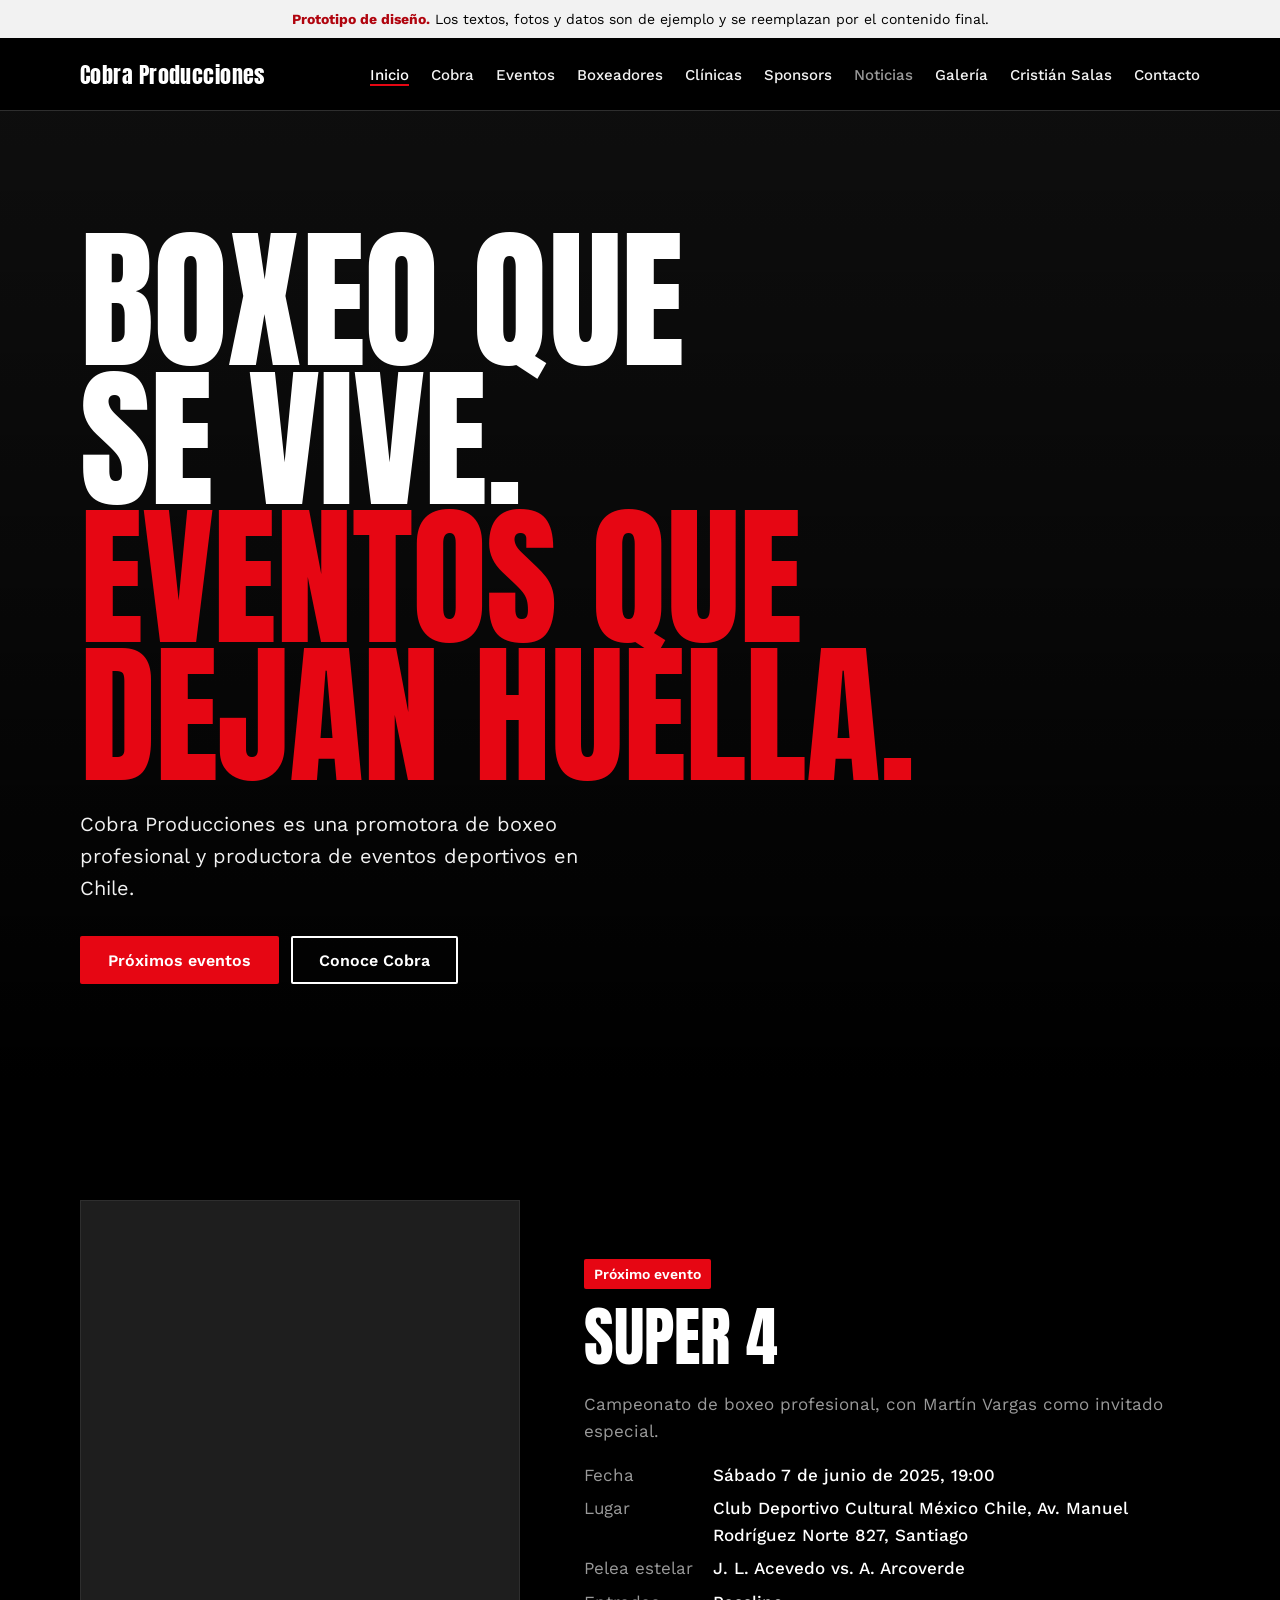
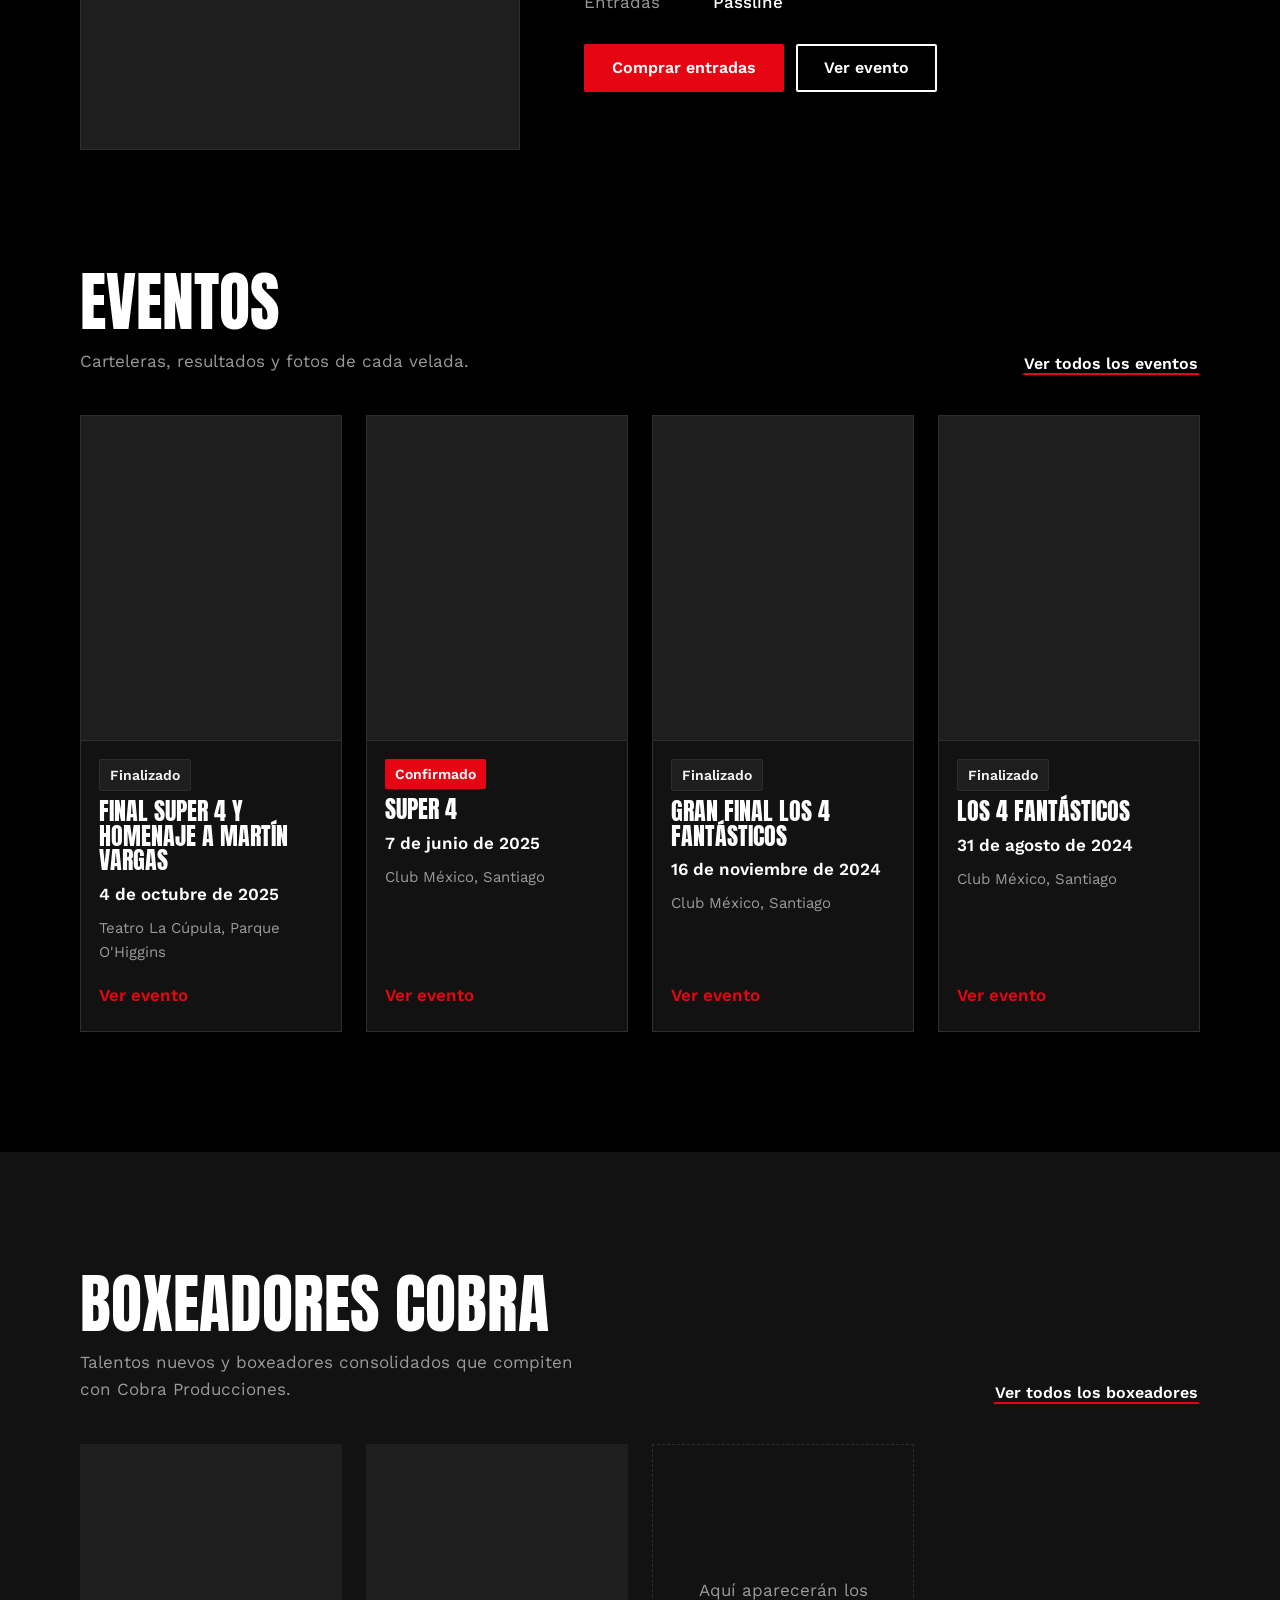
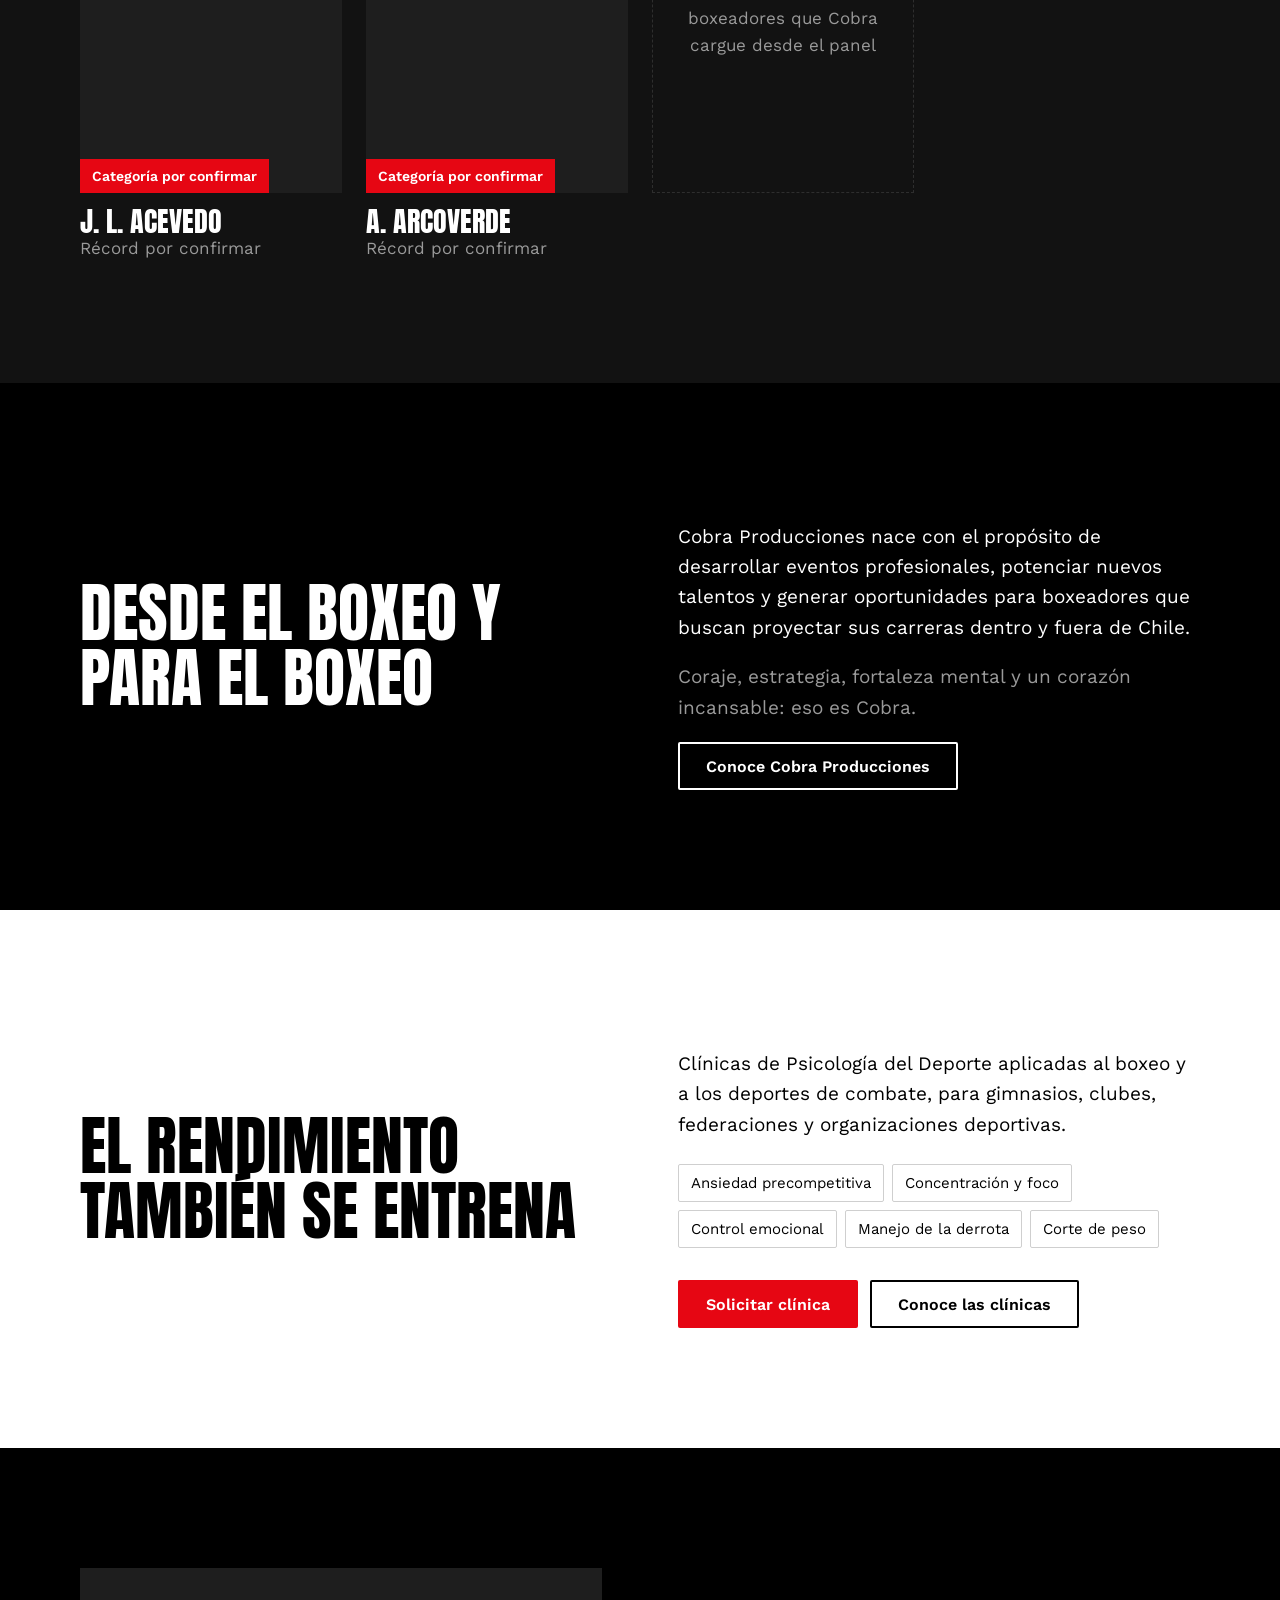
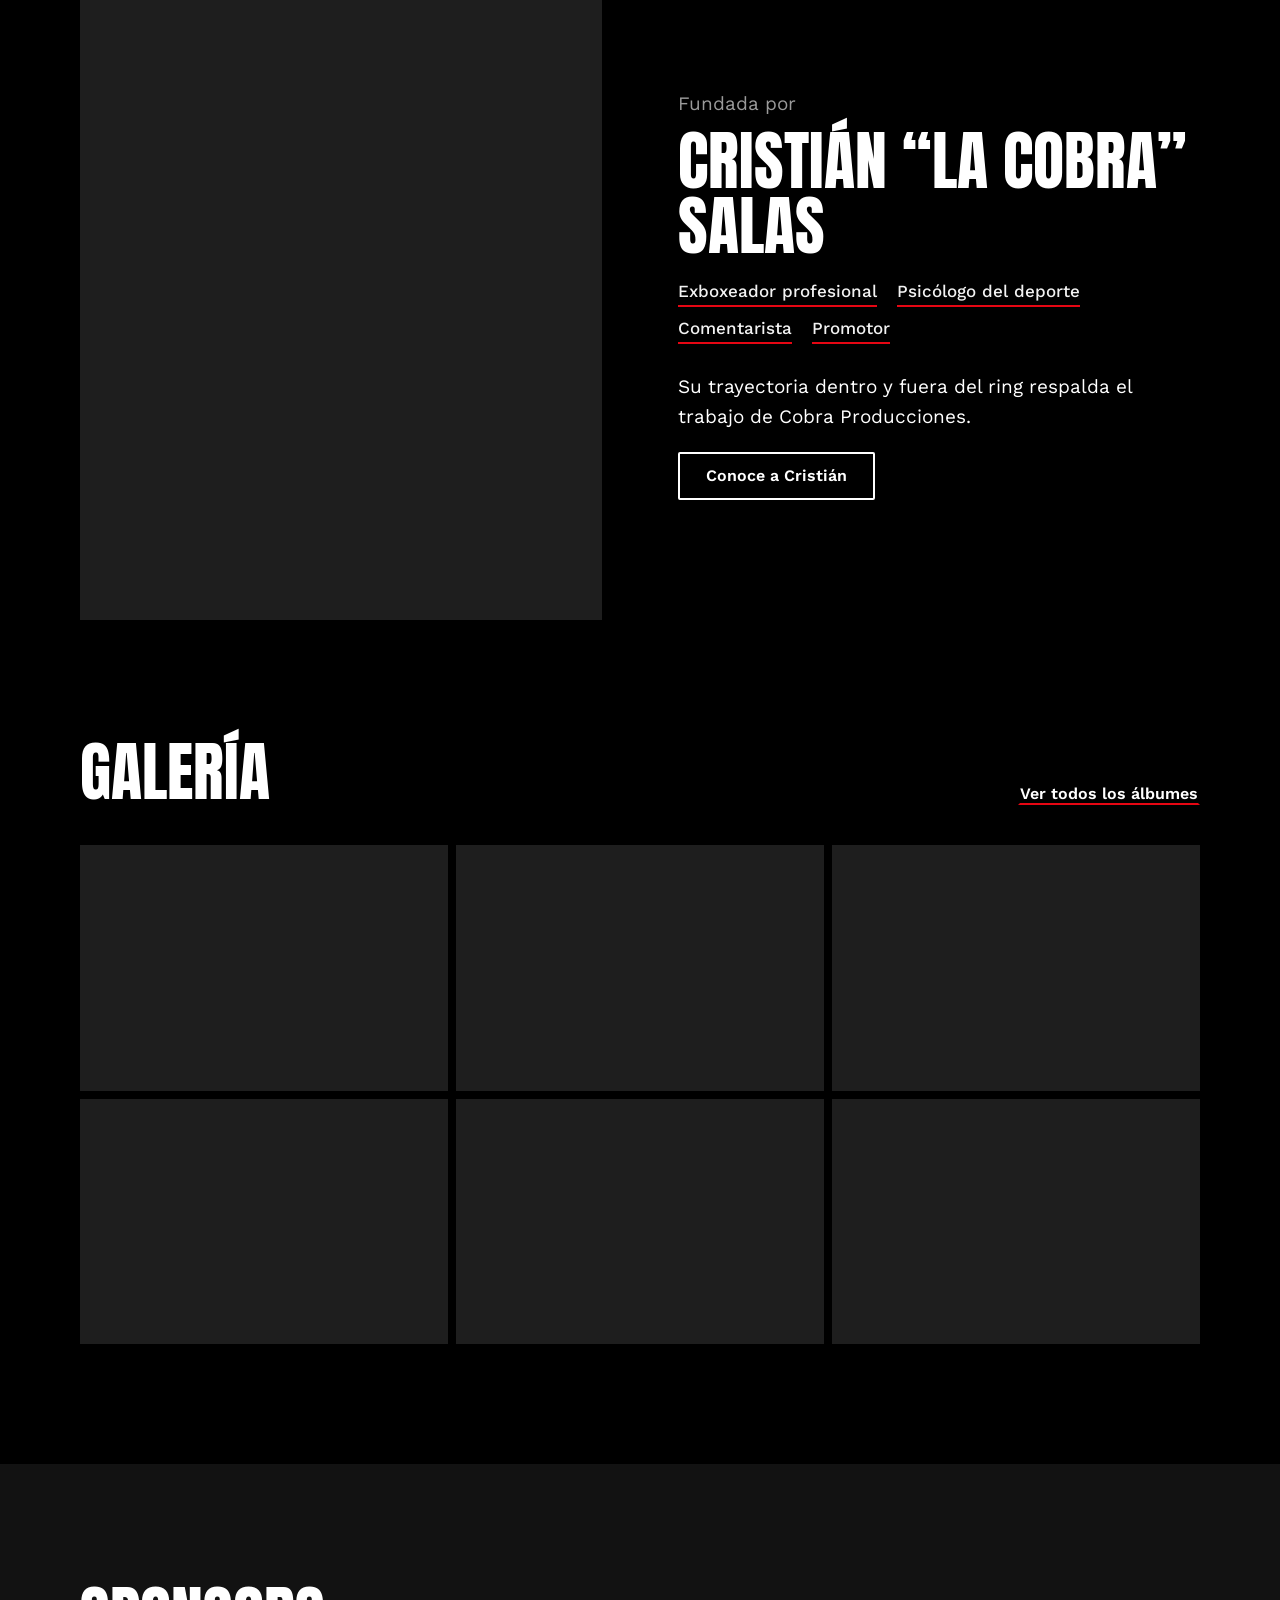
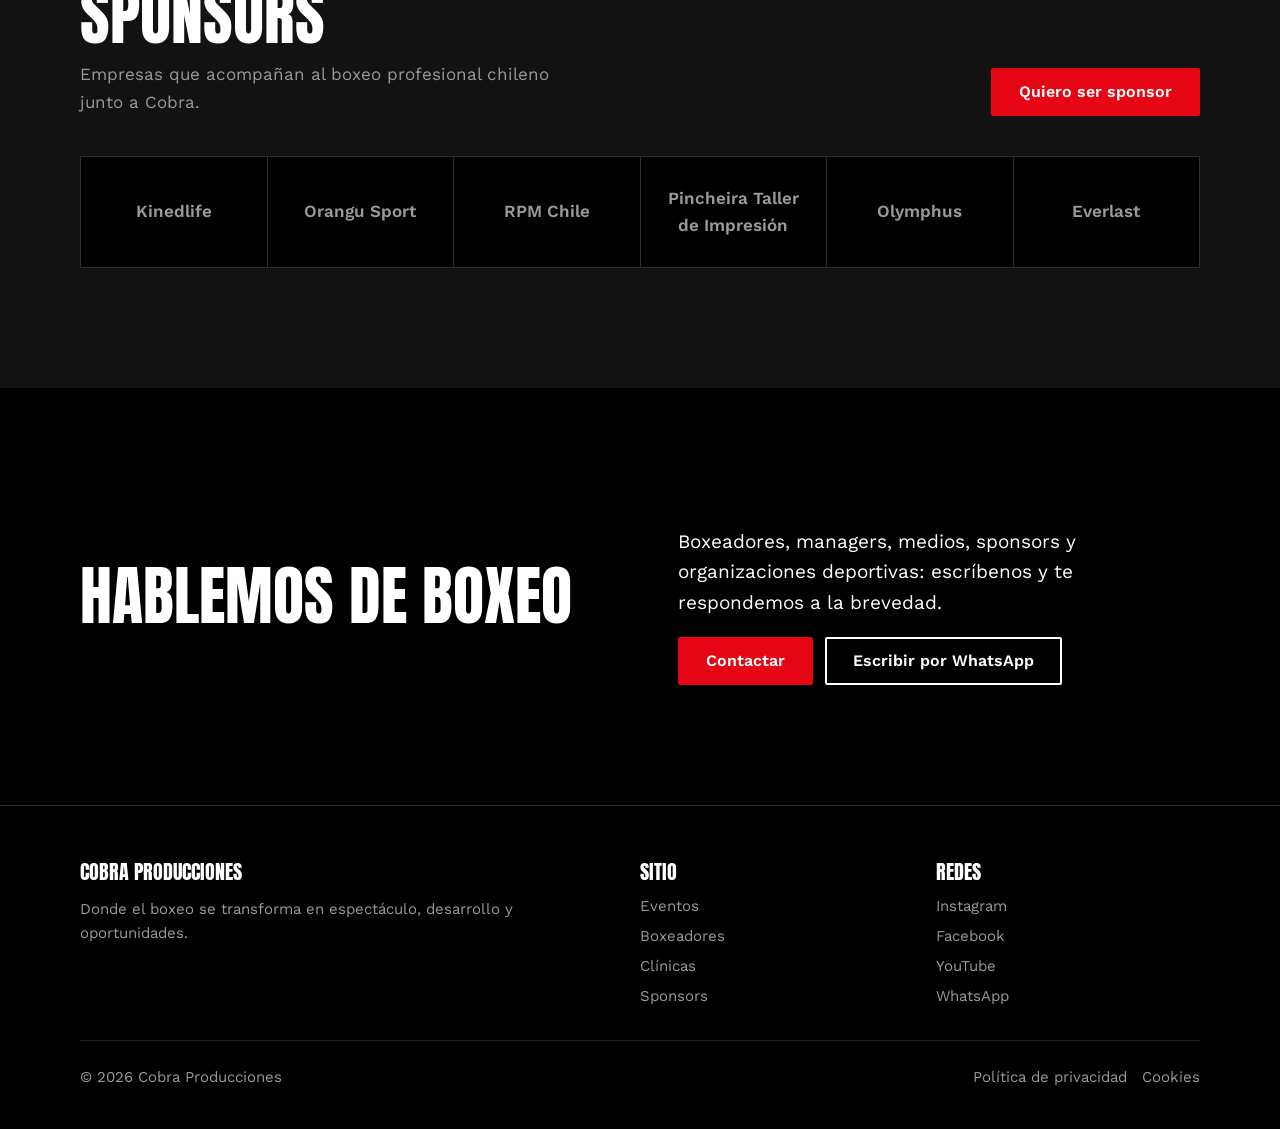
==== prototipo/index.html @ 5c91b951 "Estructura inicial: prototipo y configuración de deploy" ====
<!doctype html>
<html lang="es-CL">
<head>
<meta charset="utf-8">
<meta name="viewport" content="width=device-width, initial-scale=1">
<meta name="robots" content="noindex, nofollow">
<title>Cobra Producciones · Boxeo profesional y eventos deportivos</title>
<meta name="description" content="Cobra Producciones: promotora de boxeo profesional y productora de eventos deportivos en Chile.">
<link rel="icon" href="img/simbolo-rojo.png">
<link rel="preconnect" href="https://fonts.googleapis.com">
<link rel="preconnect" href="https://fonts.gstatic.com" crossorigin>
<link href="https://fonts.googleapis.com/css2?family=Anton&family=Work+Sans:wght@400;500;600;700&display=swap" rel="stylesheet">
<link rel="stylesheet" href="css/estilos.css">
</head>
<body>

<div class="aviso-prototipo"><strong>Prototipo de diseño.</strong> Los textos, fotos y datos son de ejemplo y se reemplazan por el contenido final.</div>

<header class="cabecera">
  <div class="contenedor">
    <a class="logo" href="index.html" aria-label="Cobra Producciones, inicio">
      <img src="img/logo-negativo.png" alt="Cobra Producciones" data-alternativo="Cobra Producciones">
    </a>
    <button class="nav-toggle" aria-expanded="false" aria-controls="nav-principal">Menú</button>
    <nav class="nav" id="nav-principal" aria-label="Principal">
      <ul>
        <li><a href="index.html" aria-current="page">Inicio</a></li>
        <li><a href="#cobra">Cobra</a></li>
        <li><a href="#eventos">Eventos</a></li>
        <li><a href="#boxeadores">Boxeadores</a></li>
        <li><a href="#clinicas">Clínicas</a></li>
        <li><a href="#sponsors">Sponsors</a></li>
        <li><a href="#" class="nav-mas">Noticias</a></li>
        <li><a href="#galeria">Galería</a></li>
        <li><a href="#cristian">Cristián Salas</a></li>
        <li><a href="#contacto">Contacto</a></li>
      </ul>
    </nav>
  </div>
</header>

<main>

  <!-- HERO -->
  <section class="hero" aria-labelledby="hero-titulo">
    <img class="hero-foto" src="img/hero.jpg" alt="">
    <div class="contenedor">
      <h1 id="hero-titulo">
        <span>Boxeo que</span>
        <span>se vive.</span>
        <span class="linea-roja">Eventos que</span>
        <span class="linea-roja">dejan huella.</span>
      </h1>
      <p class="hero-bajada">Cobra Producciones es una promotora de boxeo profesional y productora de eventos deportivos en Chile.</p>
      <div class="botones">
        <a class="btn btn-rojo" href="#proximo">Próximos eventos</a>
        <a class="btn btn-borde" href="#cobra">Conoce Cobra</a>
      </div>
    </div>
  </section>

  <!-- A. PRÓXIMO EVENTO -->
  <section class="seccion" id="proximo" aria-labelledby="proximo-titulo">
    <div class="contenedor destacado">
      <a class="afiche" href="evento.html">
        <img src="img/afiche-super4.png" alt="Afiche de Super 4, 7 de junio de 2025">
      </a>
      <div>
        <span class="estado estado-confirmado">Próximo evento</span>
        <h2 id="proximo-titulo">Super 4</h2>
        <p class="texto-secundario">Campeonato de boxeo profesional, con Martín Vargas como invitado especial.</p>
        <dl class="datos">
          <dt>Fecha</dt><dd>Sábado 7 de junio de 2025, 19:00</dd>
          <dt>Lugar</dt><dd>Club Deportivo Cultural México Chile, Av. Manuel Rodríguez Norte 827, Santiago</dd>
          <dt>Pelea estelar</dt><dd>J. L. Acevedo vs. A. Arcoverde</dd>
          <dt>Entradas</dt><dd>Passline</dd>
        </dl>
        <div class="botones">
          <a class="btn btn-rojo" href="#">Comprar entradas</a>
          <a class="btn btn-borde" href="evento.html">Ver evento</a>
        </div>
      </div>
    </div>
  </section>

  <!-- B. EVENTOS -->
  <section class="seccion" id="eventos" aria-labelledby="eventos-titulo" style="padding-top:0">
    <div class="contenedor">
      <div class="seccion-cabeza">
        <div>
          <h2 id="eventos-titulo">Eventos</h2>
          <p>Carteleras, resultados y fotos de cada velada.</p>
        </div>
        <a class="btn btn-texto" href="#">Ver todos los eventos</a>
      </div>
      <div class="grilla-eventos">
        <a class="tarjeta-evento" href="#">
          <div class="afiche"><img src="img/afiche-final-super4.png" alt="Afiche de la Final Super 4"></div>
          <div class="cuerpo">
            <span class="estado estado-finalizado">Finalizado</span>
            <h3>Final Super 4 y homenaje a Martín Vargas</h3>
            <span class="fecha">4 de octubre de 2025</span>
            <span class="lugar">Teatro La Cúpula, Parque O'Higgins</span>
            <span class="ver">Ver evento</span>
          </div>
        </a>
        <a class="tarjeta-evento" href="evento.html">
          <div class="afiche"><img src="img/afiche-super4.png" alt="Afiche de Super 4"></div>
          <div class="cuerpo">
            <span class="estado estado-confirmado">Confirmado</span>
            <h3>Super 4</h3>
            <span class="fecha">7 de junio de 2025</span>
            <span class="lugar">Club México, Santiago</span>
            <span class="ver">Ver evento</span>
          </div>
        </a>
        <a class="tarjeta-evento" href="#">
          <div class="afiche"><img src="img/afiche-4f-final.png" alt="Afiche de la Gran Final Los 4 Fantásticos"></div>
          <div class="cuerpo">
            <span class="estado estado-finalizado">Finalizado</span>
            <h3>Gran final Los 4 Fantásticos</h3>
            <span class="fecha">16 de noviembre de 2024</span>
            <span class="lugar">Club México, Santiago</span>
            <span class="ver">Ver evento</span>
          </div>
        </a>
        <a class="tarjeta-evento" href="#">
          <div class="afiche"><img src="img/afiche-4f.png" alt="Afiche de Los 4 Fantásticos"></div>
          <div class="cuerpo">
            <span class="estado estado-finalizado">Finalizado</span>
            <h3>Los 4 Fantásticos</h3>
            <span class="fecha">31 de agosto de 2024</span>
            <span class="lugar">Club México, Santiago</span>
            <span class="ver">Ver evento</span>
          </div>
        </a>
      </div>
    </div>
  </section>

  <!-- C. BOXEADORES -->
  <section class="seccion" id="boxeadores" aria-labelledby="boxeadores-titulo" style="background:var(--carbon)">
    <div class="contenedor">
      <div class="seccion-cabeza">
        <div>
          <h2 id="boxeadores-titulo">Boxeadores Cobra</h2>
          <p>Talentos nuevos y boxeadores consolidados que compiten con Cobra Producciones.</p>
        </div>
        <a class="btn btn-texto" href="#">Ver todos los boxeadores</a>
      </div>
      <div class="grilla-boxeadores">
        <a class="tarjeta-boxeador" href="boxeador.html">
          <div class="foto"><img src="img/boxeador-1.jpg" alt="J. L. Acevedo"><span class="categoria">Categoría por confirmar</span></div>
          <h3>J. L. Acevedo</h3>
          <span class="apodo">Récord por confirmar</span>
        </a>
        <a class="tarjeta-boxeador" href="#">
          <div class="foto"><img src="img/boxeador-2.jpg" alt="A. Arcoverde"><span class="categoria">Categoría por confirmar</span></div>
          <h3>A. Arcoverde</h3>
          <span class="apodo">Récord por confirmar</span>
        </a>
        <div class="tarjeta-boxeador tarjeta-vacia">
          <div class="foto">Aquí aparecerán los boxeadores que Cobra cargue desde el panel</div>
        </div>
      </div>
    </div>
  </section>

  <!-- D. COBRA PRODUCCIONES -->
  <section class="seccion" id="cobra" aria-labelledby="cobra-titulo">
    <div class="contenedor bloque-dividido">
      <div>
        <h2 id="cobra-titulo">Desde el boxeo y para el boxeo</h2>
      </div>
      <div>
        <p>Cobra Producciones nace con el propósito de desarrollar eventos profesionales, potenciar nuevos talentos y generar oportunidades para boxeadores que buscan proyectar sus carreras dentro y fuera de Chile.</p>
        <p class="texto-secundario">Coraje, estrategia, fortaleza mental y un corazón incansable: eso es Cobra.</p>
        <a class="btn btn-borde" href="#">Conoce Cobra Producciones</a>
      </div>
    </div>
  </section>

  <!-- E. CLÍNICAS -->
  <section class="seccion seccion-blanca" id="clinicas" aria-labelledby="clinicas-titulo">
    <div class="contenedor bloque-dividido">
      <div>
        <h2 id="clinicas-titulo">El rendimiento también se entrena</h2>
      </div>
      <div>
        <p>Clínicas de Psicología del Deporte aplicadas al boxeo y a los deportes de combate, para gimnasios, clubes, federaciones y organizaciones deportivas.</p>
        <ul class="temas" aria-label="Algunas temáticas">
          <li>Ansiedad precompetitiva</li>
          <li>Concentración y foco</li>
          <li>Control emocional</li>
          <li>Manejo de la derrota</li>
          <li>Corte de peso</li>
        </ul>
        <div class="botones">
          <a class="btn btn-rojo" href="#">Solicitar clínica</a>
          <a class="btn btn-borde" href="#">Conoce las clínicas</a>
        </div>
      </div>
    </div>
  </section>

  <!-- F. CRISTIÁN -->
  <section class="seccion" id="cristian" aria-labelledby="cristian-titulo">
    <div class="contenedor bloque-dividido">
      <div class="retrato"><img src="img/cristian.jpg" alt="Cristián “La Cobra” Salas"></div>
      <div>
        <p class="texto-secundario" style="margin:0 0 10px">Fundada por</p>
        <h2 id="cristian-titulo">Cristián “La Cobra” Salas</h2>
        <div class="roles"><span>Exboxeador profesional</span><span>Psicólogo del deporte</span><span>Comentarista</span><span>Promotor</span></div>
        <p>Su trayectoria dentro y fuera del ring respalda el trabajo de Cobra Producciones.</p>
        <a class="btn btn-borde" href="#">Conoce a Cristián</a>
      </div>
    </div>
  </section>

  <!-- GALERÍA -->
  <section class="seccion" id="galeria" aria-labelledby="galeria-titulo" style="padding-top:0">
    <div class="contenedor">
      <div class="seccion-cabeza">
        <h2 id="galeria-titulo">Galería</h2>
        <a class="btn btn-texto" href="#">Ver todos los álbumes</a>
      </div>
      <div class="galeria">
        <figure><img src="img/galeria-1.jpg" alt="Foto de velada"></figure>
        <figure><img src="img/galeria-2.jpg" alt="Foto de velada"></figure>
        <figure><img src="img/galeria-3.jpg" alt="Foto de velada"></figure>
        <figure><img src="img/galeria-4.jpg" alt="Foto de velada"></figure>
        <figure><img src="img/galeria-5.jpg" alt="Foto de velada"></figure>
        <figure><img src="img/galeria-6.jpg" alt="Foto de velada"></figure>
      </div>
    </div>
  </section>

  <!-- G. SPONSORS -->
  <section class="seccion" id="sponsors" aria-labelledby="sponsors-titulo" style="background:var(--carbon)">
    <div class="contenedor">
      <div class="seccion-cabeza">
        <div>
          <h2 id="sponsors-titulo">Sponsors</h2>
          <p>Empresas que acompañan al boxeo profesional chileno junto a Cobra.</p>
        </div>
        <a class="btn btn-rojo" href="#">Quiero ser sponsor</a>
      </div>
      <div class="sponsors">
        <div class="sponsor">Kinedlife</div>
        <div class="sponsor">Orangu Sport</div>
        <div class="sponsor">RPM Chile</div>
        <div class="sponsor">Pincheira Taller de Impresión</div>
        <div class="sponsor">Olymphus</div>
        <div class="sponsor">Everlast</div>
      </div>
    </div>
  </section>

  <!-- CONTACTO -->
  <section class="seccion" id="contacto" aria-labelledby="contacto-titulo">
    <div class="contenedor bloque-dividido">
      <h2 id="contacto-titulo">Hablemos de boxeo</h2>
      <div>
        <p>Boxeadores, managers, medios, sponsors y organizaciones deportivas: escríbenos y te respondemos a la brevedad.</p>
        <div class="botones">
          <a class="btn btn-rojo" href="#">Contactar</a>
          <a class="btn btn-borde" href="#">Escribir por WhatsApp</a>
        </div>
      </div>
    </div>
  </section>

</main>

<footer class="pie">
  <div class="contenedor">
    <div>
      <h3>Cobra Producciones</h3>
      <p>Donde el boxeo se transforma en espectáculo, desarrollo y oportunidades.</p>
    </div>
    <div>
      <h3>Sitio</h3>
      <ul>
        <li><a href="#eventos">Eventos</a></li>
        <li><a href="#boxeadores">Boxeadores</a></li>
        <li><a href="#clinicas">Clínicas</a></li>
        <li><a href="#sponsors">Sponsors</a></li>
      </ul>
    </div>
    <div>
      <h3>Redes</h3>
      <ul>
        <li><a href="https://www.instagram.com/cobra_producciones_/">Instagram</a></li>
        <li><a href="#">Facebook</a></li>
        <li><a href="#">YouTube</a></li>
        <li><a href="#">WhatsApp</a></li>
      </ul>
    </div>
    <div class="legal">
      <span>© 2026 Cobra Producciones</span>
      <span><a href="#">Política de privacidad</a> &nbsp; <a href="#">Cookies</a></span>
    </div>
  </div>
</footer>

<div class="cta-movil">
  <a class="btn btn-rojo" href="#proximo">Ver evento</a>
  <a class="btn btn-borde" style="background:#000" href="#contacto">Contactar</a>
</div>

<script src="js/sitio.js"></script>
</body>
</html>
---- prototipo/css/estilos.css ----
/* Cobra Producciones · Prototipo de diseño (H2)
   Paleta del Manual de Marca: Rojo Cobra #E60613, Negro #000000, Blanco #FFFFFF.
   Tipografías: Anton (titulares, carácter de afiche) + Work Sans (lectura). */

:root {
  --rojo: #E60613;
  --rojo-oscuro: #B0040E;
  --negro: #000000;
  --carbon: #121212;
  --grafito: #1E1E1E;
  --linea: #2E2E2E;
  --gris: #9A9A9A;
  --blanco: #FFFFFF;
  --hueso: #F2F2F2;

  --f-titulo: "Anton", "Arial Narrow", Impact, sans-serif;
  --f-texto: "Work Sans", system-ui, -apple-system, "Segoe UI", sans-serif;

  --ancho: 1200px;
  --gutter: clamp(16px, 4vw, 40px);
  --radio: 2px;
}

*, *::before, *::after { box-sizing: border-box; }
html { scroll-behavior: smooth; -webkit-text-size-adjust: 100%; }
@media (prefers-reduced-motion: reduce) { html { scroll-behavior: auto; } * { transition: none !important; animation: none !important; } }

body {
  margin: 0;
  background: var(--negro);
  color: var(--blanco);
  font-family: var(--f-texto);
  font-size: 17px;
  line-height: 1.6;
}
img { max-width: 100%; display: block; }
a { color: inherit; }
:focus-visible { outline: 3px solid var(--rojo); outline-offset: 3px; }

.contenedor { width: 100%; max-width: var(--ancho); margin: 0 auto; padding: 0 var(--gutter); }

/* ---------- Aviso de prototipo ---------- */
.aviso-prototipo {
  background: var(--hueso);
  color: var(--negro);
  font-size: 14px;
  padding: 8px var(--gutter);
  text-align: center;
}
.aviso-prototipo strong { color: var(--rojo-oscuro); }

/* ---------- Encabezado ---------- */
.cabecera {
  position: sticky; top: 0; z-index: 50;
  background: rgba(0,0,0,.92);
  border-bottom: 1px solid var(--linea);
  backdrop-filter: blur(6px);
}
.cabecera .contenedor { display: flex; align-items: center; justify-content: space-between; gap: 24px; min-height: 72px; }
.logo { display: flex; align-items: center; text-decoration: none; }
.logo img { height: 44px; width: auto; }
.logo .logo-texto { font-family: var(--f-titulo); font-size: 22px; letter-spacing: .02em; }

.nav-toggle {
  display: none; background: none; border: 1px solid var(--linea); color: var(--blanco);
  font: 500 15px var(--f-texto); padding: 8px 14px; border-radius: var(--radio); cursor: pointer;
}
.nav ul { list-style: none; margin: 0; padding: 0; display: flex; gap: 22px; align-items: center; }
.nav a { text-decoration: none; font-size: 15px; font-weight: 500; color: var(--hueso); }
.nav a:hover, .nav a[aria-current="page"] { color: var(--blanco); box-shadow: 0 2px 0 var(--rojo); }
.nav .nav-mas { color: var(--gris); }

@media (max-width: 1080px) {
  .nav-toggle { display: inline-block; }
  .nav { position: absolute; left: 0; right: 0; top: 100%; background: var(--negro); border-bottom: 1px solid var(--linea); display: none; }
  .nav.abierto { display: block; }
  .nav ul { flex-direction: column; align-items: stretch; gap: 0; padding: 8px var(--gutter) 20px; }
  .nav a { display: block; padding: 12px 0; border-bottom: 1px solid var(--grafito); font-size: 17px; }
  .nav a:hover, .nav a[aria-current="page"] { box-shadow: none; color: var(--rojo); }
}

/* ---------- Botones ---------- */
.btn {
  display: inline-flex; align-items: center; justify-content: center;
  min-height: 48px; padding: 0 26px;
  font: 600 16px var(--f-texto);
  text-decoration: none; border-radius: var(--radio);
  border: 2px solid transparent; cursor: pointer;
}
.btn-rojo { background: var(--rojo); color: var(--blanco); }
.btn-rojo:hover { background: var(--rojo-oscuro); }
.btn-borde { border-color: var(--blanco); color: var(--blanco); }
.btn-borde:hover { background: var(--blanco); color: var(--negro); }
.btn-texto { padding: 0; min-height: auto; color: var(--blanco); border-bottom: 2px solid var(--rojo); border-radius: 0; }
.botones { display: flex; flex-wrap: wrap; gap: 12px; }

/* ---------- Titulares ---------- */
h1, h2, h3, .titular { font-family: var(--f-titulo); font-weight: 400; line-height: 1.02; margin: 0; text-transform: uppercase; }
h2 { font-size: clamp(36px, 6vw, 64px); }
h3 { font-size: clamp(24px, 3vw, 30px); }
.seccion { padding: clamp(64px, 10vw, 120px) 0; }
.seccion-cabeza { display: flex; justify-content: space-between; align-items: end; gap: 20px; margin-bottom: 40px; flex-wrap: wrap; }
.seccion-cabeza p { color: var(--gris); max-width: 46ch; margin: 12px 0 0; }
.texto-secundario { color: var(--gris); }

/* ---------- Hero ---------- */
.hero {
  position: relative; min-height: min(88vh, 860px);
  display: flex; align-items: flex-end;
  background: var(--carbon) center/cover no-repeat;
  overflow: hidden;
}
.hero::after { content: ""; position: absolute; inset: 0; background: linear-gradient(180deg, rgba(0,0,0,.25) 0%, rgba(0,0,0,.55) 45%, #000 100%); }
.hero-foto { position: absolute; inset: 0; width: 100%; height: 100%; object-fit: cover; object-position: center 30%; }
.hero .contenedor { position: relative; z-index: 1; padding-bottom: clamp(48px, 8vw, 96px); padding-top: 120px; }
.hero h1 { font-size: clamp(56px, 12vw, 168px); line-height: .9; letter-spacing: -.005em; }
.hero h1 span { display: block; }
.hero h1 .linea-roja { color: var(--rojo); }
.hero-bajada { font-size: clamp(17px, 2vw, 20px); max-width: 44ch; margin: 24px 0 32px; color: var(--hueso); }

/* ---------- Evento destacado ---------- */
.destacado { display: grid; grid-template-columns: minmax(0, 5fr) minmax(0, 7fr); gap: clamp(28px, 5vw, 64px); align-items: center; }
.afiche { background: var(--grafito); aspect-ratio: 4 / 5; overflow: hidden; border: 1px solid var(--linea); }
.afiche img { width: 100%; height: 100%; object-fit: cover; }
.estado { display: inline-block; align-self: flex-start; width: fit-content; font-size: 14px; font-weight: 600; padding: 4px 10px; border-radius: var(--radio); }
.estado-confirmado { background: var(--rojo); color: var(--blanco); }
.estado-finalizado { background: var(--grafito); color: var(--hueso); border: 1px solid var(--linea); }
.estado-proximamente { background: var(--blanco); color: var(--negro); }
.destacado h2 { margin: 16px 0 20px; }
.datos { display: grid; grid-template-columns: max-content 1fr; gap: 6px 20px; margin: 0 0 28px; }
.datos dt { color: var(--gris); }
.datos dd { margin: 0; font-weight: 500; }
@media (max-width: 820px) { .destacado { grid-template-columns: 1fr; } .afiche { max-width: 420px; } }

/* ---------- Combate (cartelera) ---------- */
.combate {
  display: grid; grid-template-columns: minmax(0,1fr) auto minmax(0,1fr); align-items: center; gap: 16px;
  padding: 22px 0; border-top: 1px solid var(--linea);
}
.combate:last-child { border-bottom: 1px solid var(--linea); }
.esquina { display: flex; flex-direction: column; gap: 2px; }
.esquina-b { text-align: right; align-items: flex-end; }
.esquina .nombre { font-family: var(--f-titulo); font-size: clamp(22px, 3.4vw, 34px); text-transform: uppercase; line-height: 1.05; }
.esquina .record { color: var(--gris); font-size: 15px; }
.esquina-a .nombre { border-left: 4px solid var(--rojo); padding-left: 12px; }
.esquina-a .record { padding-left: 16px; }
.esquina-b .nombre { border-right: 4px solid var(--blanco); padding-right: 12px; }
.esquina-b .record { padding-right: 16px; }
.vs { font-family: var(--f-titulo); font-size: 22px; color: var(--rojo); }
.combate-meta { grid-column: 1 / -1; display: flex; flex-wrap: wrap; gap: 8px 18px; color: var(--gris); font-size: 15px; }
.combate-meta .principal { color: var(--blanco); font-weight: 600; }
.combate-pendiente .nombre { color: #5A5A5A; }

/* ---------- Tarjetas de evento ---------- */
.grilla-eventos { display: grid; grid-template-columns: repeat(auto-fill, minmax(250px, 1fr)); gap: 24px; }
.tarjeta-evento { background: var(--carbon); border: 1px solid var(--linea); display: flex; flex-direction: column; text-decoration: none; }
.tarjeta-evento:hover { border-color: var(--rojo); }
.tarjeta-evento .afiche { border: 0; border-bottom: 1px solid var(--linea); }
.tarjeta-evento .cuerpo { padding: 18px 18px 22px; display: flex; flex-direction: column; gap: 8px; flex: 1; }
.tarjeta-evento h3 { font-size: 24px; }
.tarjeta-evento .fecha { font-weight: 600; }
.tarjeta-evento .lugar { color: var(--gris); font-size: 15px; }
.tarjeta-evento .ver { margin-top: auto; padding-top: 10px; font-weight: 600; color: var(--rojo); }

/* ---------- Boxeadores ---------- */
.grilla-boxeadores { display: grid; grid-template-columns: repeat(auto-fill, minmax(240px, 1fr)); gap: 24px; }
.tarjeta-boxeador { text-decoration: none; display: block; }
.tarjeta-boxeador .foto { aspect-ratio: 3 / 4; background: var(--grafito); overflow: hidden; position: relative; }
.tarjeta-boxeador .foto img { width: 100%; height: 100%; object-fit: cover; filter: grayscale(1) contrast(1.1); }
.tarjeta-boxeador:hover .foto img { filter: none; }
.tarjeta-boxeador .foto .categoria { position: absolute; left: 0; bottom: 0; background: var(--rojo); padding: 6px 12px; font-size: 14px; font-weight: 600; }
.tarjeta-boxeador h3 { margin-top: 14px; font-size: 28px; }
.tarjeta-boxeador .apodo { color: var(--gris); }
.tarjeta-vacia .foto { display: flex; align-items: center; justify-content: center; border: 1px dashed var(--linea); background: transparent; color: var(--gris); text-align: center; padding: 20px; }

/* ---------- Bloques de texto ---------- */
.bloque-dividido { display: grid; grid-template-columns: minmax(0, 1fr) minmax(0, 1fr); gap: clamp(28px, 6vw, 80px); align-items: center; }
.bloque-dividido p { font-size: 19px; max-width: 54ch; }
@media (max-width: 820px) { .bloque-dividido { grid-template-columns: 1fr; } }
.cita { font-size: clamp(22px, 2.6vw, 28px); line-height: 1.35; font-weight: 500; border-left: 4px solid var(--rojo); padding-left: 24px; margin: 0; }

.seccion-blanca { background: var(--blanco); color: var(--negro); }
.seccion-blanca .texto-secundario, .seccion-blanca .seccion-cabeza p { color: #555; }
.seccion-blanca .btn-borde { border-color: var(--negro); color: var(--negro); }
.seccion-blanca .btn-borde:hover { background: var(--negro); color: var(--blanco); }
.temas { list-style: none; padding: 0; margin: 24px 0 32px; display: flex; flex-wrap: wrap; gap: 8px; }
.temas li { border: 1px solid #CFCFCF; padding: 6px 12px; font-size: 15px; border-radius: var(--radio); }

.retrato { aspect-ratio: 4 / 5; background: var(--grafito); overflow: hidden; }
.retrato img { width: 100%; height: 100%; object-fit: cover; }
.roles { display: flex; flex-wrap: wrap; gap: 8px 20px; margin: 18px 0 28px; color: var(--hueso); font-weight: 500; }
.roles span { border-bottom: 2px solid var(--rojo); }

/* ---------- Sponsors ---------- */
.sponsors { display: grid; grid-template-columns: repeat(auto-fill, minmax(170px, 1fr)); gap: 1px; background: var(--linea); border: 1px solid var(--linea); }
.sponsor { background: var(--negro); min-height: 110px; display: flex; align-items: center; justify-content: center; text-align: center; padding: 16px; font-weight: 600; color: var(--gris); }

/* ---------- Galería ---------- */
.galeria { display: grid; grid-template-columns: repeat(auto-fill, minmax(min(300px, 100%), 1fr)); gap: 8px; }
.galeria figure { margin: 0; aspect-ratio: 3 / 2; background: var(--grafito); overflow: hidden; }
.galeria img { width: 100%; height: 100%; object-fit: cover; }

/* ---------- Ficha de evento ---------- */
.cabeza-ficha { padding: clamp(48px, 8vw, 96px) 0 clamp(32px, 5vw, 56px); border-bottom: 1px solid var(--linea); }
.migas { font-size: 15px; color: var(--gris); margin-bottom: 20px; }
.migas a { color: var(--gris); }
.cabeza-ficha h1 { font-size: clamp(48px, 9vw, 112px); line-height: .92; margin: 14px 0 0; }
.ficha-grid { display: grid; grid-template-columns: minmax(0, 7fr) minmax(0, 4fr); gap: clamp(32px, 5vw, 64px); align-items: start; }
.ficha-grid aside { position: sticky; top: 96px; display: flex; flex-direction: column; gap: 24px; }
.caja { background: var(--carbon); border: 1px solid var(--linea); padding: 24px; }
.caja h3 { font-size: 22px; margin-bottom: 14px; }
.caja .btn { width: 100%; }
@media (max-width: 900px) { .ficha-grid { grid-template-columns: minmax(0, 1fr); } .ficha-grid aside { position: static; } }
.ficha-texto p { font-size: 18px; max-width: 62ch; }
.subtitulo { font-size: clamp(28px, 4vw, 40px); margin: 56px 0 20px; }

/* ---------- Ficha de boxeador: tabla de medidas ---------- */
.boxeador-cabeza { display: grid; grid-template-columns: minmax(0, 5fr) minmax(0, 7fr); gap: clamp(28px, 5vw, 64px); align-items: end; padding: clamp(40px, 6vw, 80px) 0; }
.boxeador-cabeza .retrato { aspect-ratio: 3 / 4; }
.boxeador-cabeza h1 { font-size: clamp(60px, 11vw, 140px); line-height: .88; }
.boxeador-cabeza .apodo { font-size: 22px; color: var(--gris); margin: 12px 0 28px; }
@media (max-width: 820px) { .boxeador-cabeza { grid-template-columns: 1fr; } .boxeador-cabeza .retrato { max-width: 380px; } }

.record-grande { display: flex; gap: 0; border: 1px solid var(--linea); margin-bottom: 28px; }
.record-grande div { flex: 1; padding: 16px 12px; text-align: center; border-right: 1px solid var(--linea); }
.record-grande div:last-child { border-right: 0; }
.record-grande strong { display: block; font-family: var(--f-titulo); font-size: clamp(40px, 6vw, 64px); line-height: 1; font-weight: 400; }
.record-grande .g strong { color: var(--rojo); }
.record-grande span { color: var(--gris); font-size: 15px; }

.medidas { width: 100%; border-collapse: collapse; }
.medidas th, .medidas td { text-align: left; padding: 12px 0; border-bottom: 1px solid var(--linea); font-size: 16px; }
.medidas th { color: var(--gris); font-weight: 500; width: 42%; }
.pendiente { color: #6A6A6A; font-style: italic; }

.historial { width: 100%; border-collapse: collapse; font-size: 16px; }
.historial th { text-align: left; color: var(--gris); font-weight: 500; padding: 10px 12px 10px 0; border-bottom: 1px solid var(--linea); }
.historial td { padding: 14px 12px 14px 0; border-bottom: 1px solid var(--grafito); }
.resultado { display: inline-block; min-width: 28px; text-align: center; font-weight: 700; padding: 2px 6px; }
.resultado.g { background: var(--rojo); }
.resultado.p { background: var(--grafito); }
.tabla-scroll { overflow-x: auto; }

/* ---------- Pie ---------- */
.pie { border-top: 1px solid var(--linea); padding: 56px 0 40px; color: var(--gris); font-size: 15px; }
.pie .contenedor { display: grid; grid-template-columns: 2fr 1fr 1fr; gap: 32px; }
.pie h3 { font-size: 20px; color: var(--blanco); margin-bottom: 12px; }
.pie ul { list-style: none; padding: 0; margin: 0; display: grid; gap: 6px; }
.pie a { text-decoration: none; }
.pie a:hover { color: var(--blanco); }
.pie .legal { grid-column: 1 / -1; border-top: 1px solid var(--grafito); padding-top: 24px; display: flex; justify-content: space-between; flex-wrap: wrap; gap: 12px; }
@media (max-width: 720px) { .pie .contenedor { grid-template-columns: 1fr; } }

/* ---------- Botón WhatsApp fijo (móvil) ---------- */
.cta-movil { display: none; }
@media (max-width: 720px) {
  .cta-movil { display: flex; position: fixed; left: 12px; right: 12px; bottom: 12px; z-index: 60; gap: 8px; }
  .cta-movil .btn { flex: 1; min-height: 52px; }
  body { padding-bottom: 76px; }
}

/* Imagen faltante: se oculta y queda el fondo del contenedor */
img.sin-imagen { visibility: hidden; }
.ficha-texto .galeria { grid-template-columns: repeat(auto-fill, minmax(min(180px, 100%), 1fr)); }
.boxeador-cabeza h1 { line-height: .96; }
.esquina .nombre { overflow-wrap: anywhere; }
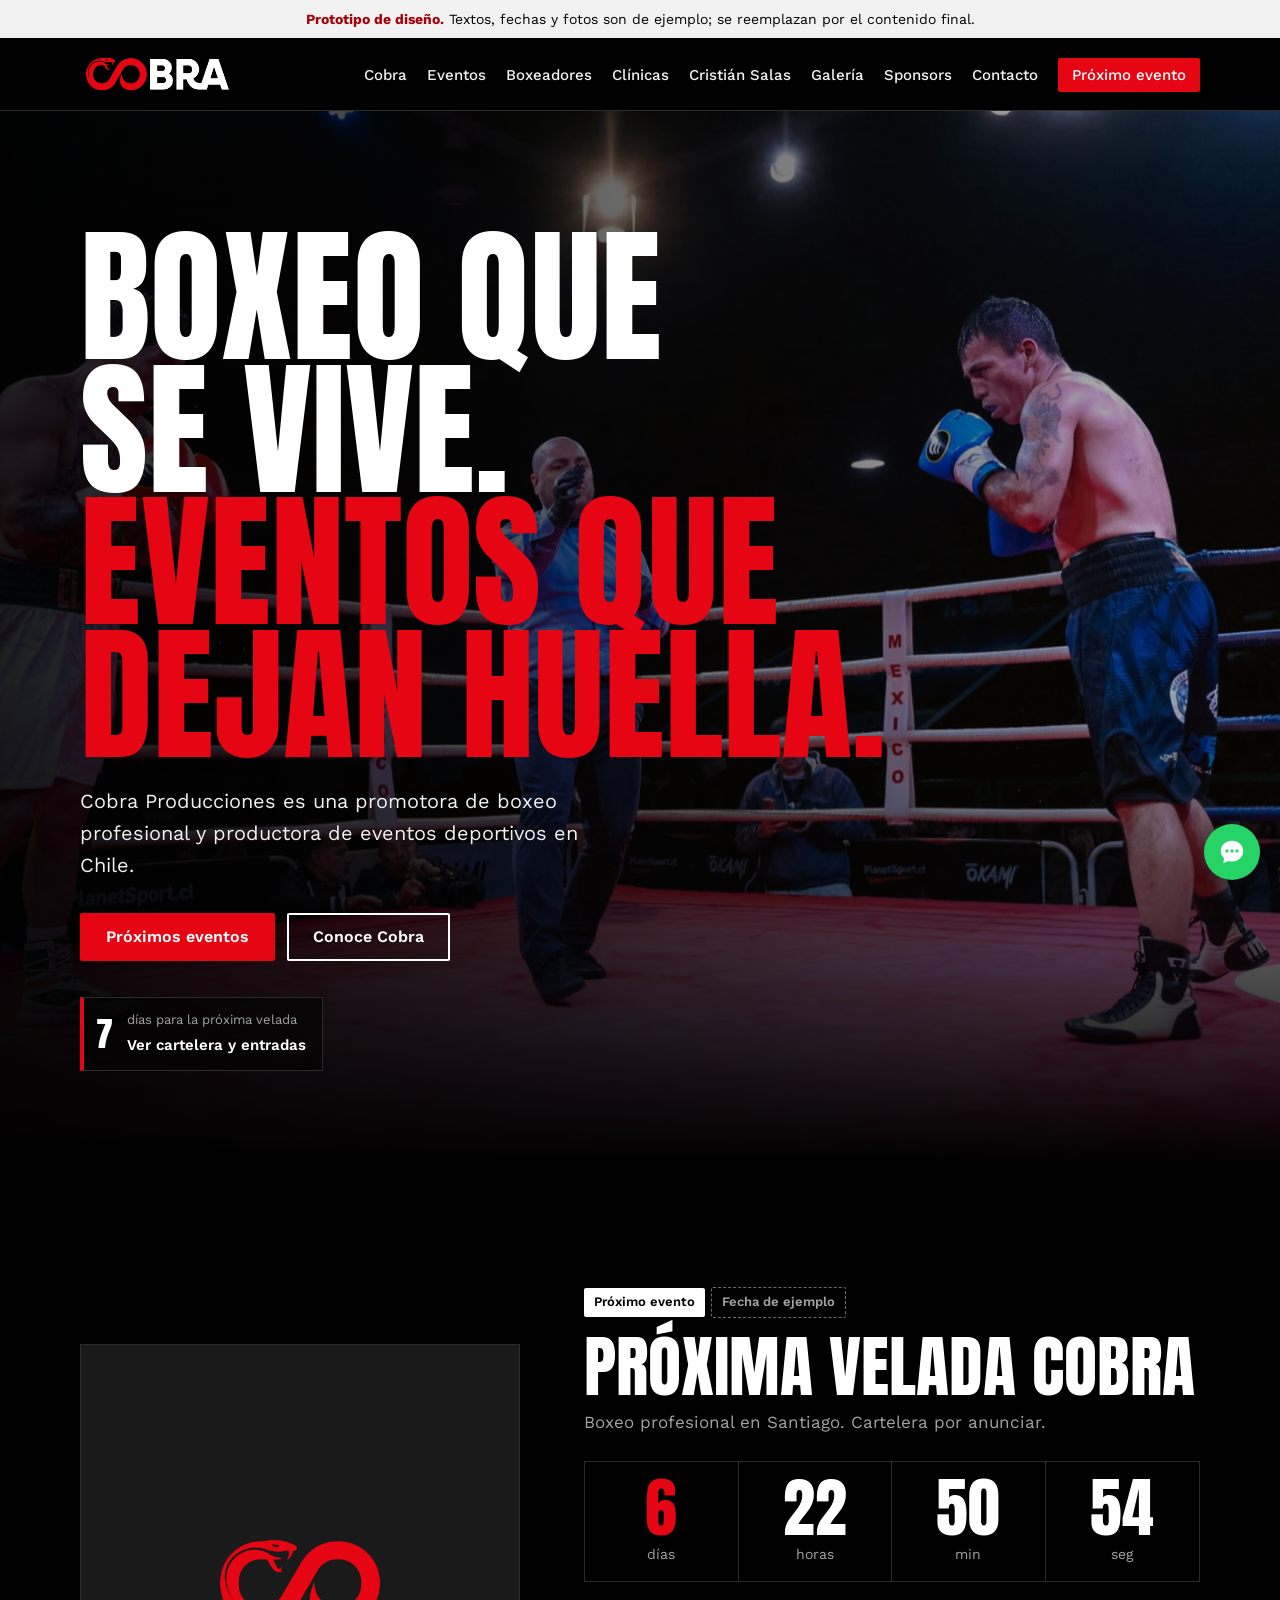
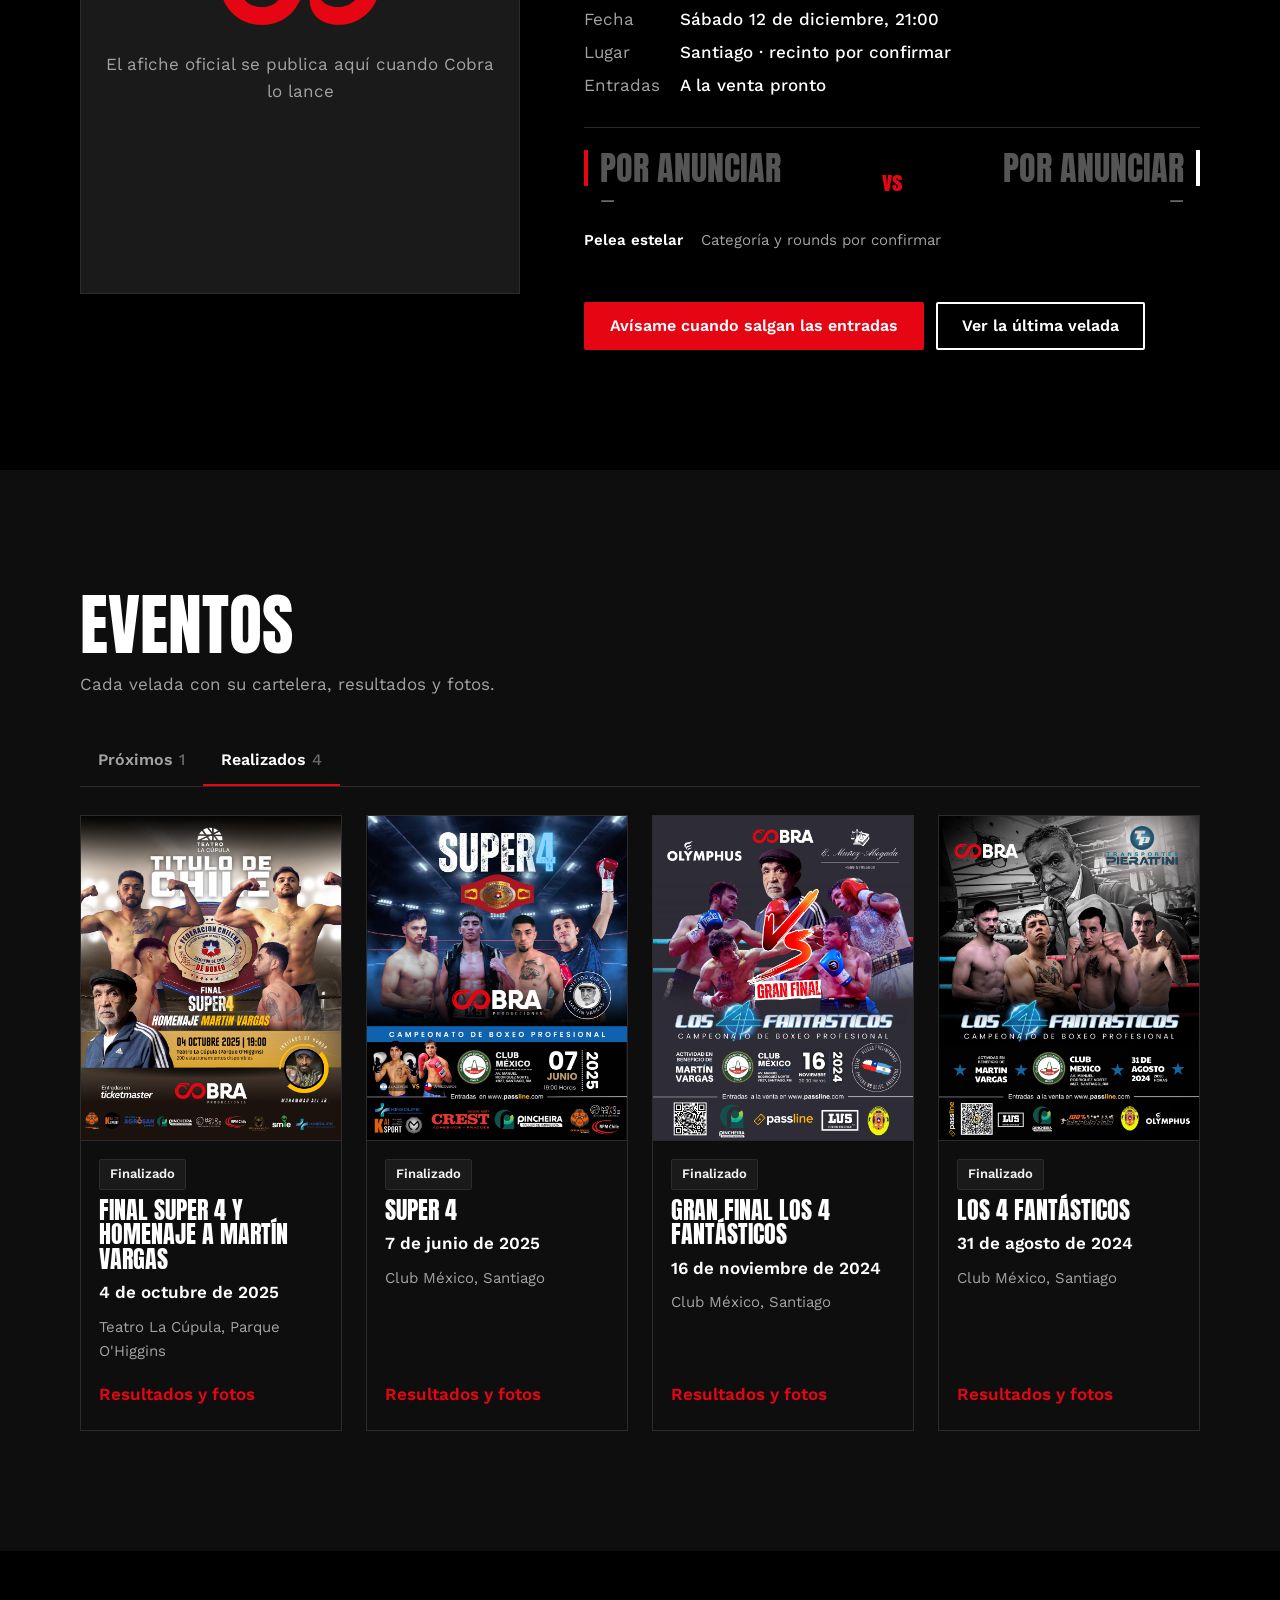
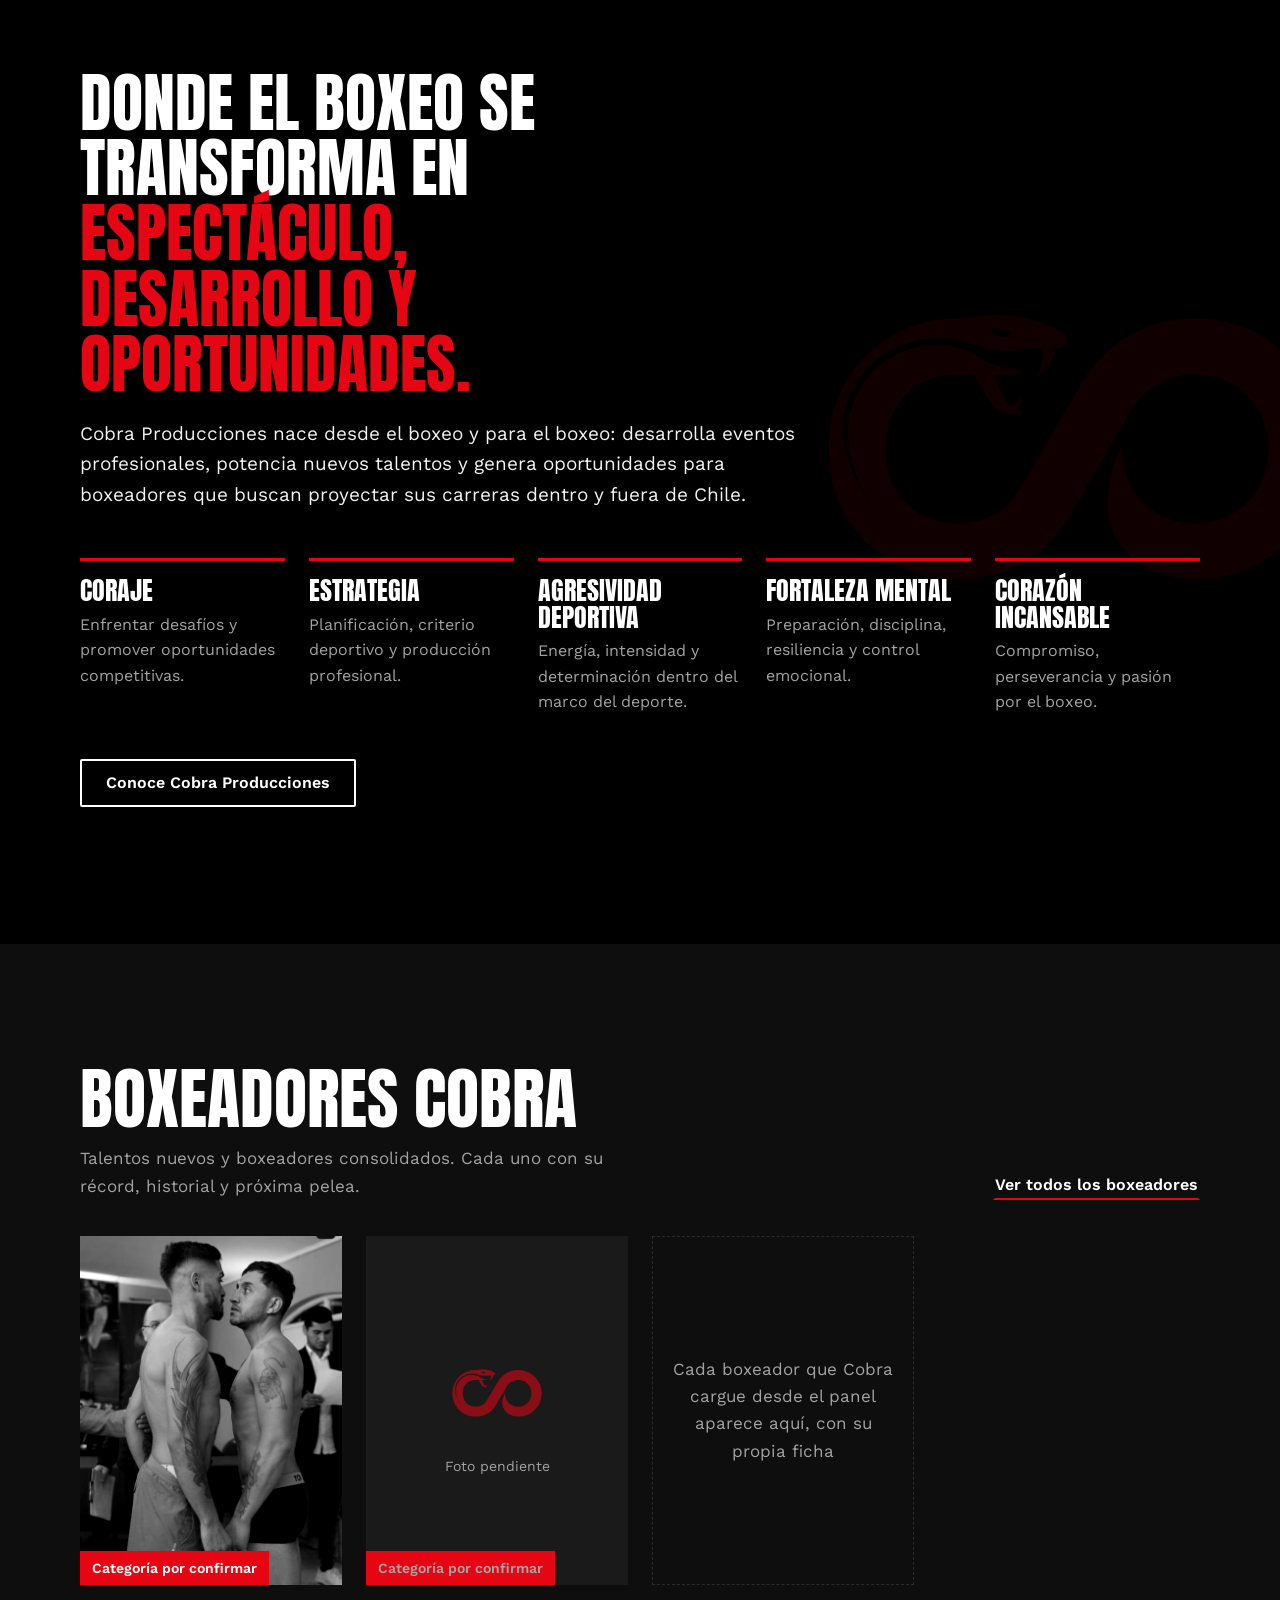
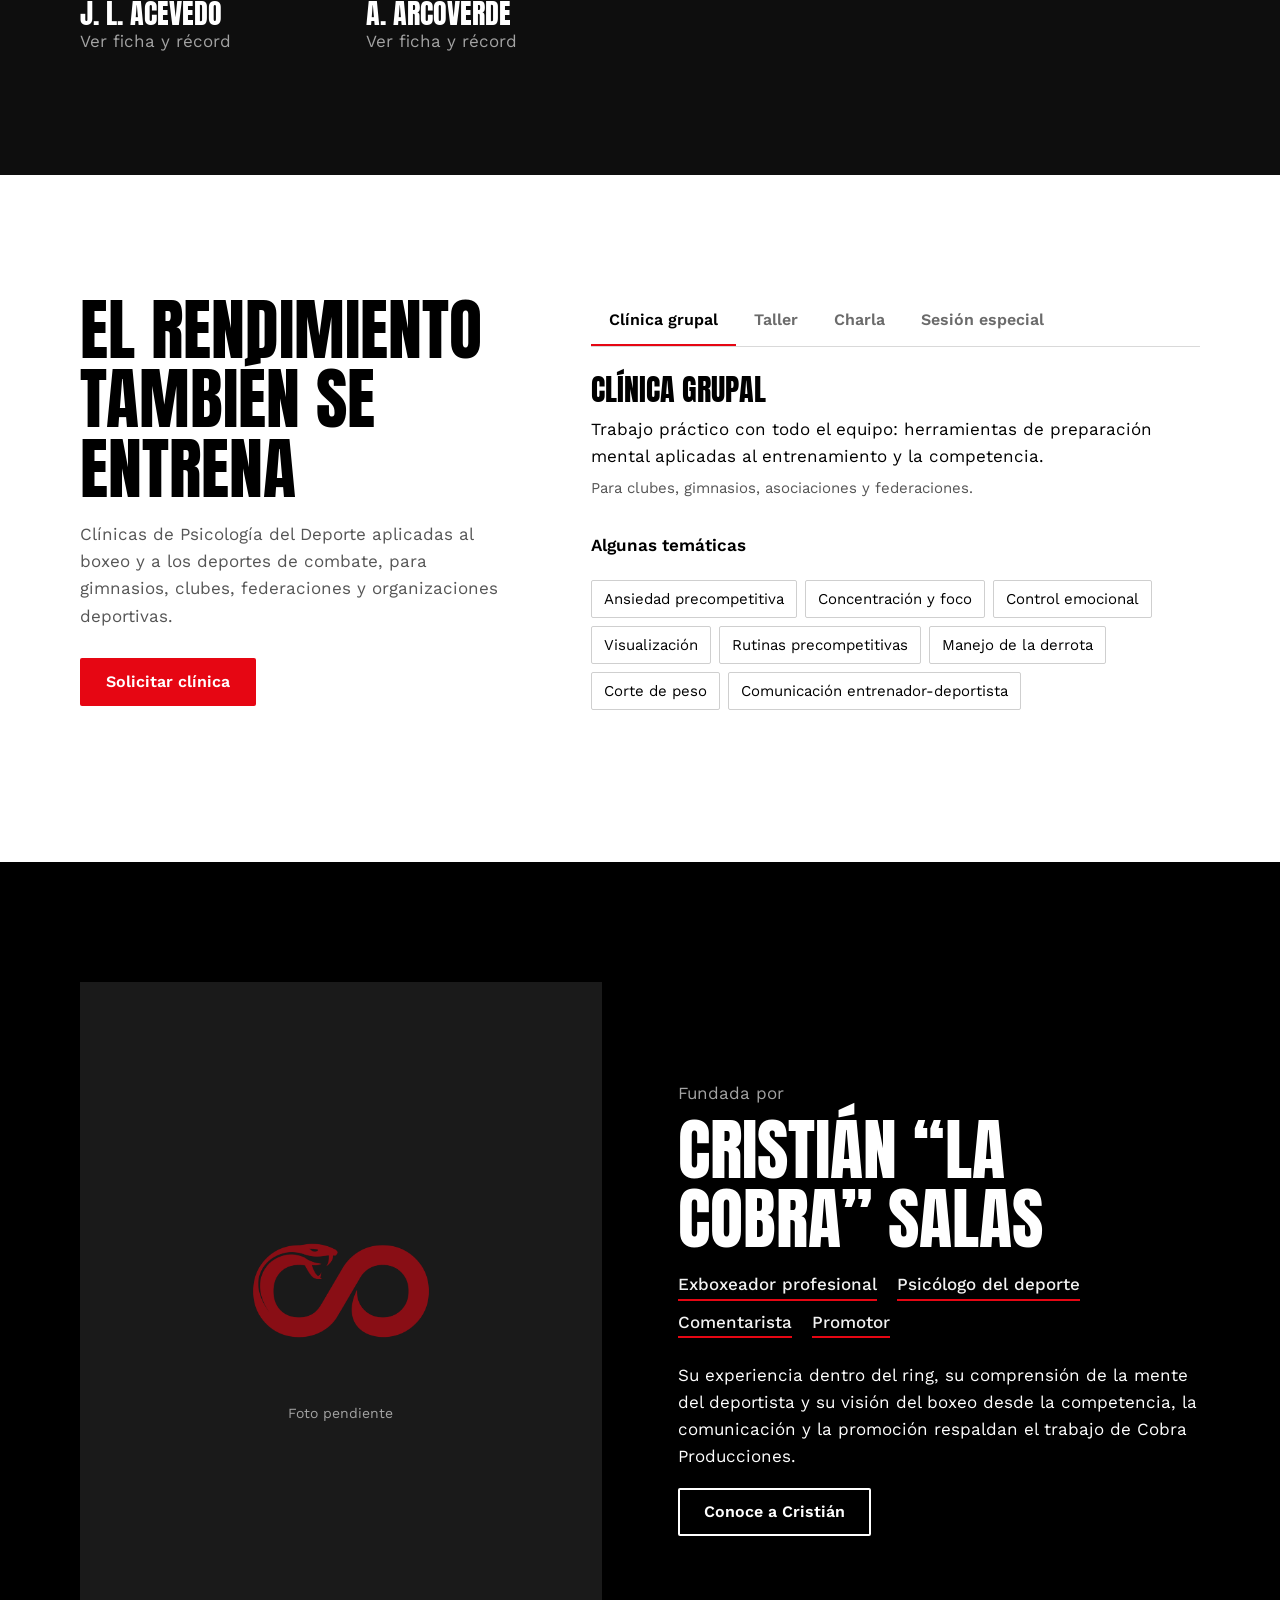
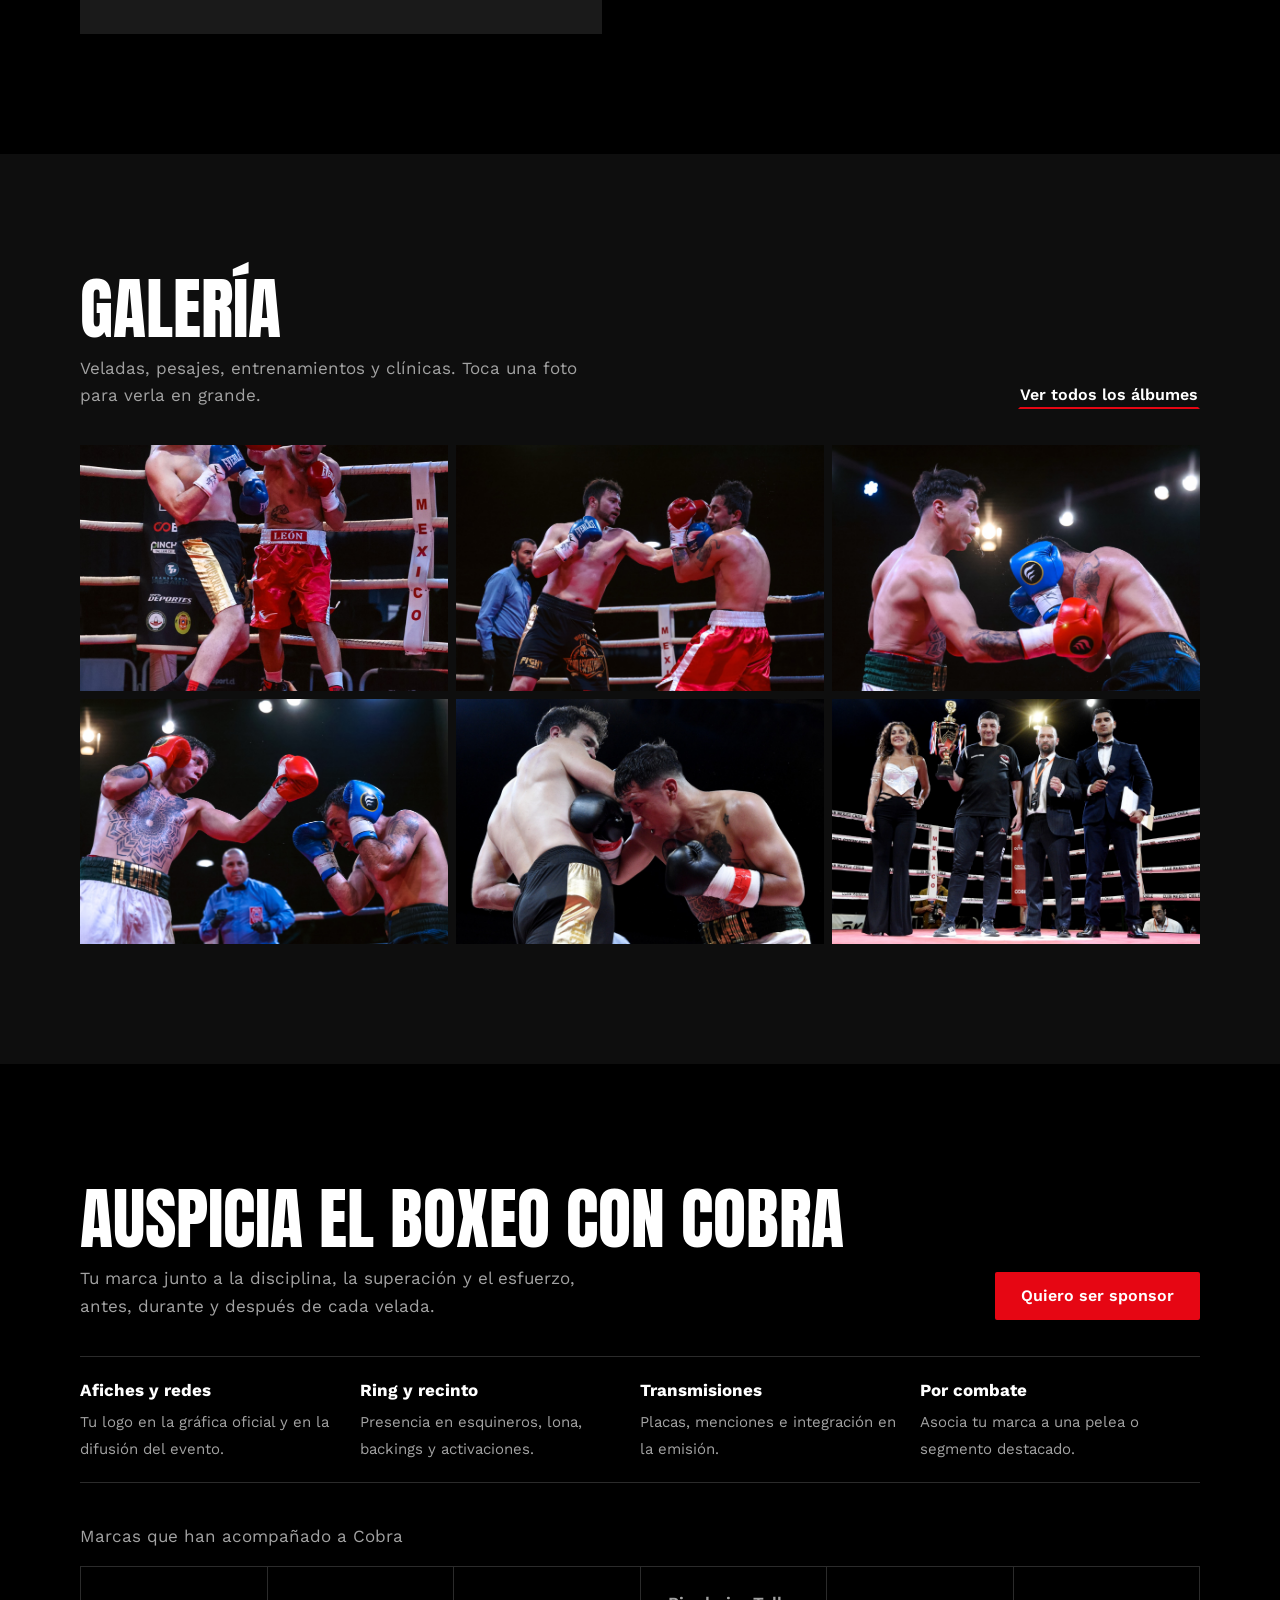
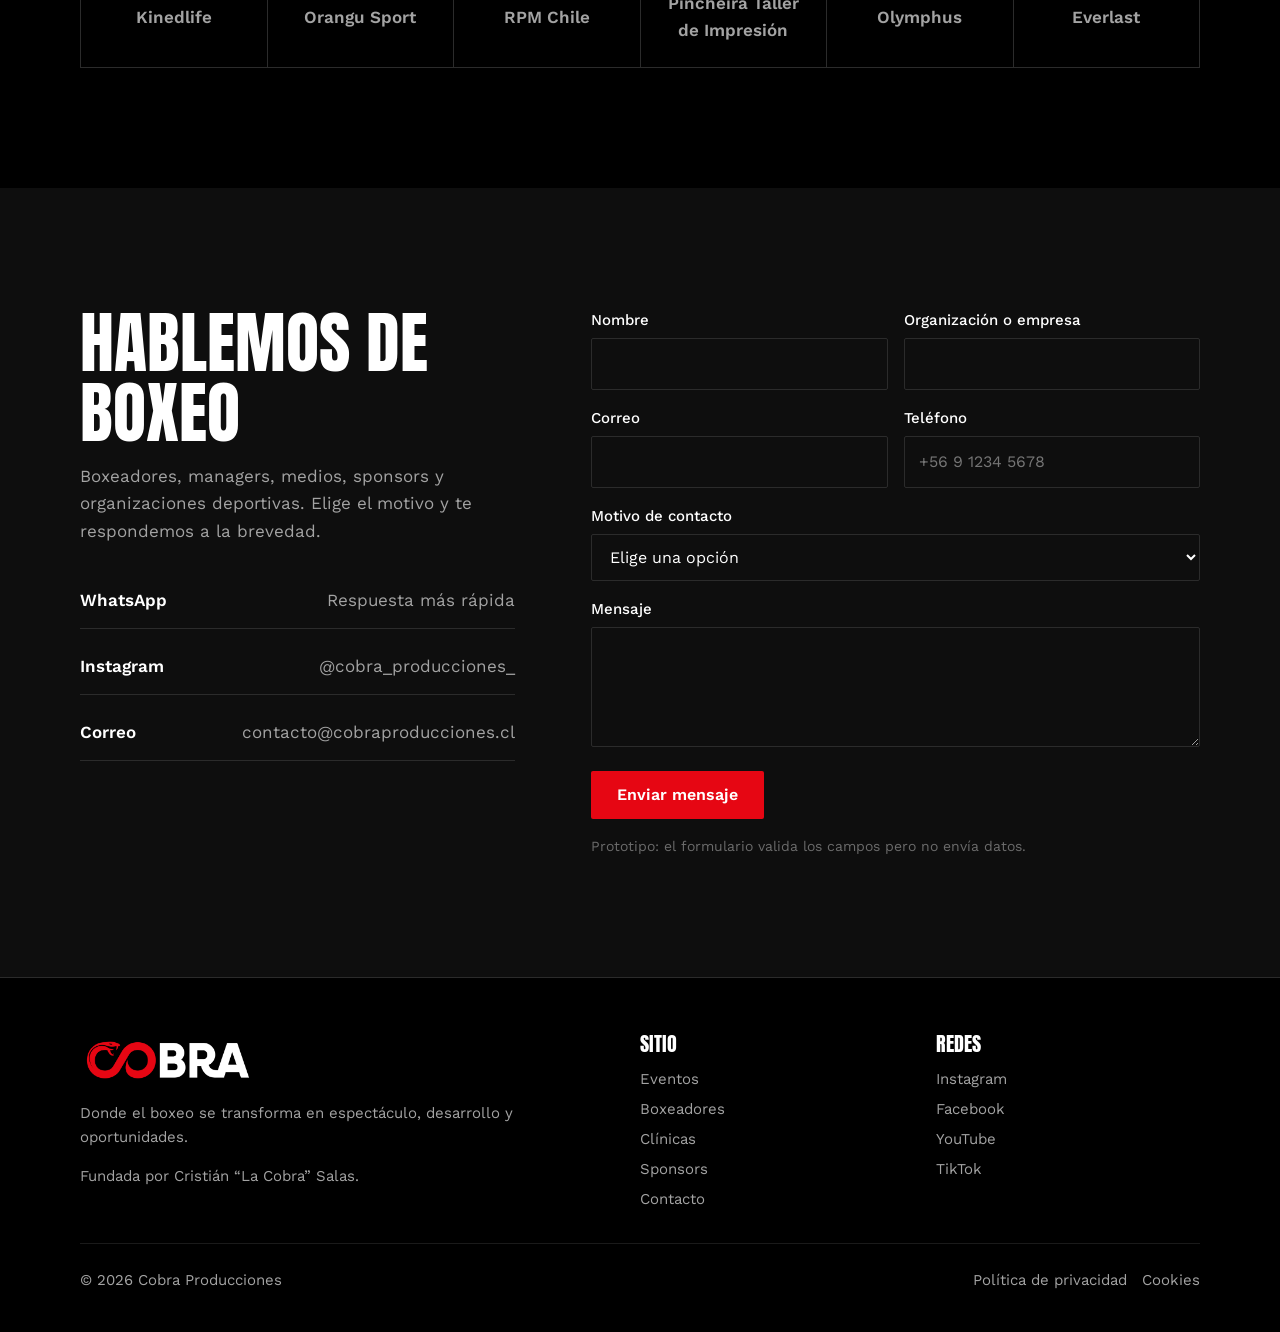
==== commit 909cf182: "Prototipo v2: cuenta regresiva, pestañas, galería y formulario" ====
--- a/prototipo/index.html
+++ b/prototipo/index.html
@@ -14,7 +14,7 @@
 </head>
 <body>
 
-<div class="aviso-prototipo"><strong>Prototipo de diseño.</strong> Los textos, fotos y datos son de ejemplo y se reemplazan por el contenido final.</div>
+<div class="aviso-prototipo"><strong>Prototipo de diseño.</strong> Textos, fechas y fotos son de ejemplo; se reemplazan por el contenido final.</div>
 
 <header class="cabecera">
   <div class="contenedor">
@@ -24,21 +24,19 @@
     <button class="nav-toggle" aria-expanded="false" aria-controls="nav-principal">Menú</button>
     <nav class="nav" id="nav-principal" aria-label="Principal">
       <ul>
-        <li><a href="index.html" aria-current="page">Inicio</a></li>
-        <li><a href="#cobra">Cobra</a></li>
-        <li><a href="#eventos">Eventos</a></li>
-        <li><a href="#boxeadores">Boxeadores</a></li>
-        <li><a href="#clinicas">Clínicas</a></li>
-        <li><a href="#sponsors">Sponsors</a></li>
-        <li><a href="#" class="nav-mas">Noticias</a></li>
-        <li><a href="#galeria">Galería</a></li>
-        <li><a href="#cristian">Cristián Salas</a></li>
-        <li><a href="#contacto">Contacto</a></li>
+        <li><a href="index.html#cobra">Cobra</a></li>
+        <li><a href="index.html#eventos">Eventos</a></li>
+        <li><a href="index.html#boxeadores">Boxeadores</a></li>
+        <li><a href="index.html#clinicas">Clínicas</a></li>
+        <li><a href="index.html#cristian">Cristián Salas</a></li>
+        <li><a href="index.html#galeria">Galería</a></li>
+        <li><a href="index.html#sponsors">Sponsors</a></li>
+        <li><a href="index.html#contacto">Contacto</a></li>
+        <li><a class="nav-cta" href="index.html#proximo">Próximo evento</a></li>
       </ul>
     </nav>
   </div>
 </header>
-
 <main>
 
   <!-- HERO -->
@@ -53,198 +51,286 @@
       </h1>
       <p class="hero-bajada">Cobra Producciones es una promotora de boxeo profesional y productora de eventos deportivos en Chile.</p>
       <div class="botones">
-        <a class="btn btn-rojo" href="#proximo">Próximos eventos</a>
+        <a class="btn btn-rojo" href="#eventos">Próximos eventos</a>
         <a class="btn btn-borde" href="#cobra">Conoce Cobra</a>
       </div>
-    </div>
-  </section>
-
-  <!-- A. PRÓXIMO EVENTO -->
+      <div>
+        <a class="hero-proximo" href="#proximo">
+          <span class="num" data-dias-a="2026-12-12T21:00:00-03:00">51</span>
+          <span><small>días para la próxima velada</small><strong>Ver cartelera y entradas</strong></span>
+        </a>
+      </div>
+    </div>
+  </section>
+
+  <!-- PRÓXIMO EVENTO -->
   <section class="seccion" id="proximo" aria-labelledby="proximo-titulo">
     <div class="contenedor destacado">
-      <a class="afiche" href="evento.html">
-        <img src="img/afiche-super4.png" alt="Afiche de Super 4, 7 de junio de 2025">
-      </a>
-      <div>
-        <span class="estado estado-confirmado">Próximo evento</span>
-        <h2 id="proximo-titulo">Super 4</h2>
-        <p class="texto-secundario">Campeonato de boxeo profesional, con Martín Vargas como invitado especial.</p>
+      <div class="afiche afiche-pendiente">
+        <img src="img/simbolo-rojo.png" alt="">
+        <span>El afiche oficial se publica aquí cuando Cobra lo lance</span>
+      </div>
+      <div>
+        <span class="estado estado-proximamente">Próximo evento</span>
+        <span class="estado estado-ejemplo">Fecha de ejemplo</span>
+        <h2 id="proximo-titulo">Próxima velada Cobra</h2>
+        <p class="texto-secundario" style="margin:0">Boxeo profesional en Santiago. Cartelera por anunciar.</p>
+
+        <div class="cuenta" data-cuenta="2026-12-12T21:00:00-03:00" role="timer" aria-label="Cuenta regresiva para la próxima velada">
+          <div><strong data-d>51</strong><span>días</span></div>
+          <div><strong data-h>00</strong><span>horas</span></div>
+          <div><strong data-m>00</strong><span>min</span></div>
+          <div><strong data-s>00</strong><span>seg</span></div>
+        </div>
+
         <dl class="datos">
-          <dt>Fecha</dt><dd>Sábado 7 de junio de 2025, 19:00</dd>
-          <dt>Lugar</dt><dd>Club Deportivo Cultural México Chile, Av. Manuel Rodríguez Norte 827, Santiago</dd>
-          <dt>Pelea estelar</dt><dd>J. L. Acevedo vs. A. Arcoverde</dd>
-          <dt>Entradas</dt><dd>Passline</dd>
+          <dt>Fecha</dt><dd>Sábado 12 de diciembre, 21:00</dd>
+          <dt>Lugar</dt><dd>Santiago · recinto por confirmar</dd>
+          <dt>Entradas</dt><dd>A la venta pronto</dd>
         </dl>
+
+        <div class="combate combate-pendiente" style="margin-bottom:28px">
+          <div class="esquina esquina-a"><span class="nombre">Por anunciar</span><span class="record">—</span></div>
+          <span class="vs" aria-label="contra">vs</span>
+          <div class="esquina esquina-b"><span class="nombre">Por anunciar</span><span class="record">—</span></div>
+          <div class="combate-meta"><span class="principal">Pelea estelar</span><span>Categoría y rounds por confirmar</span></div>
+        </div>
+
         <div class="botones">
-          <a class="btn btn-rojo" href="#">Comprar entradas</a>
-          <a class="btn btn-borde" href="evento.html">Ver evento</a>
-        </div>
-      </div>
-    </div>
-  </section>
-
-  <!-- B. EVENTOS -->
-  <section class="seccion" id="eventos" aria-labelledby="eventos-titulo" style="padding-top:0">
+          <a class="btn btn-rojo" href="#">Avísame cuando salgan las entradas</a>
+          <a class="btn btn-borde" href="evento.html">Ver la última velada</a>
+        </div>
+      </div>
+    </div>
+  </section>
+
+  <!-- EVENTOS -->
+  <section class="seccion oscura" id="eventos" aria-labelledby="eventos-titulo">
     <div class="contenedor">
       <div class="seccion-cabeza">
         <div>
           <h2 id="eventos-titulo">Eventos</h2>
-          <p>Carteleras, resultados y fotos de cada velada.</p>
-        </div>
-        <a class="btn btn-texto" href="#">Ver todos los eventos</a>
-      </div>
-      <div class="grilla-eventos">
-        <a class="tarjeta-evento" href="#">
-          <div class="afiche"><img src="img/afiche-final-super4.png" alt="Afiche de la Final Super 4"></div>
-          <div class="cuerpo">
-            <span class="estado estado-finalizado">Finalizado</span>
-            <h3>Final Super 4 y homenaje a Martín Vargas</h3>
-            <span class="fecha">4 de octubre de 2025</span>
-            <span class="lugar">Teatro La Cúpula, Parque O'Higgins</span>
-            <span class="ver">Ver evento</span>
-          </div>
-        </a>
-        <a class="tarjeta-evento" href="evento.html">
-          <div class="afiche"><img src="img/afiche-super4.png" alt="Afiche de Super 4"></div>
-          <div class="cuerpo">
-            <span class="estado estado-confirmado">Confirmado</span>
-            <h3>Super 4</h3>
-            <span class="fecha">7 de junio de 2025</span>
-            <span class="lugar">Club México, Santiago</span>
-            <span class="ver">Ver evento</span>
-          </div>
-        </a>
-        <a class="tarjeta-evento" href="#">
-          <div class="afiche"><img src="img/afiche-4f-final.png" alt="Afiche de la Gran Final Los 4 Fantásticos"></div>
-          <div class="cuerpo">
-            <span class="estado estado-finalizado">Finalizado</span>
-            <h3>Gran final Los 4 Fantásticos</h3>
-            <span class="fecha">16 de noviembre de 2024</span>
-            <span class="lugar">Club México, Santiago</span>
-            <span class="ver">Ver evento</span>
-          </div>
-        </a>
-        <a class="tarjeta-evento" href="#">
-          <div class="afiche"><img src="img/afiche-4f.png" alt="Afiche de Los 4 Fantásticos"></div>
-          <div class="cuerpo">
-            <span class="estado estado-finalizado">Finalizado</span>
-            <h3>Los 4 Fantásticos</h3>
-            <span class="fecha">31 de agosto de 2024</span>
-            <span class="lugar">Club México, Santiago</span>
-            <span class="ver">Ver evento</span>
-          </div>
-        </a>
-      </div>
-    </div>
-  </section>
-
-  <!-- C. BOXEADORES -->
-  <section class="seccion" id="boxeadores" aria-labelledby="boxeadores-titulo" style="background:var(--carbon)">
+          <p>Cada velada con su cartelera, resultados y fotos.</p>
+        </div>
+      </div>
+
+      <div class="pestanas" role="tablist" aria-label="Eventos">
+        <button role="tab" id="tab-prox" aria-controls="panel-prox" aria-selected="false" tabindex="-1">Próximos<span class="cuantos">1</span></button>
+        <button role="tab" id="tab-real" aria-controls="panel-real" aria-selected="true">Realizados<span class="cuantos">4</span></button>
+      </div>
+
+      <div role="tabpanel" id="panel-prox" aria-labelledby="tab-prox" hidden>
+        <div class="grilla-eventos">
+          <a class="tarjeta-evento" href="#proximo">
+            <div class="afiche afiche-pendiente"><img src="img/simbolo-rojo.png" alt=""><span>Afiche por publicar</span></div>
+            <div class="cuerpo">
+              <span class="estado estado-proximamente">Próximamente</span>
+              <h3>Próxima velada Cobra</h3>
+              <span class="fecha">12 de diciembre · fecha de ejemplo</span>
+              <span class="lugar">Santiago</span>
+              <span class="ver">Ver evento</span>
+            </div>
+          </a>
+        </div>
+      </div>
+
+      <div role="tabpanel" id="panel-real" aria-labelledby="tab-real">
+        <div class="grilla-eventos">
+          <a class="tarjeta-evento" href="#">
+            <div class="afiche"><img src="img/afiche-final-super4.png" alt="Afiche de la Final Super 4 y homenaje a Martín Vargas"></div>
+            <div class="cuerpo">
+              <span class="estado estado-finalizado">Finalizado</span>
+              <h3>Final Super 4 y homenaje a Martín Vargas</h3>
+              <span class="fecha">4 de octubre de 2025</span>
+              <span class="lugar">Teatro La Cúpula, Parque O'Higgins</span>
+              <span class="ver">Resultados y fotos</span>
+            </div>
+          </a>
+          <a class="tarjeta-evento" href="evento.html">
+            <div class="afiche"><img src="img/afiche-super4.png" alt="Afiche de Super 4"></div>
+            <div class="cuerpo">
+              <span class="estado estado-finalizado">Finalizado</span>
+              <h3>Super 4</h3>
+              <span class="fecha">7 de junio de 2025</span>
+              <span class="lugar">Club México, Santiago</span>
+              <span class="ver">Resultados y fotos</span>
+            </div>
+          </a>
+          <a class="tarjeta-evento" href="#">
+            <div class="afiche"><img src="img/afiche-4f-final.png" alt="Afiche de la Gran Final Los 4 Fantásticos"></div>
+            <div class="cuerpo">
+              <span class="estado estado-finalizado">Finalizado</span>
+              <h3>Gran final Los 4 Fantásticos</h3>
+              <span class="fecha">16 de noviembre de 2024</span>
+              <span class="lugar">Club México, Santiago</span>
+              <span class="ver">Resultados y fotos</span>
+            </div>
+          </a>
+          <a class="tarjeta-evento" href="#">
+            <div class="afiche"><img src="img/afiche-4f.png" alt="Afiche de Los 4 Fantásticos"></div>
+            <div class="cuerpo">
+              <span class="estado estado-finalizado">Finalizado</span>
+              <h3>Los 4 Fantásticos</h3>
+              <span class="fecha">31 de agosto de 2024</span>
+              <span class="lugar">Club México, Santiago</span>
+              <span class="ver">Resultados y fotos</span>
+            </div>
+          </a>
+        </div>
+      </div>
+    </div>
+  </section>
+
+  <!-- COBRA / FILOSOFÍA -->
+  <section class="seccion filosofia" id="cobra" aria-labelledby="cobra-titulo">
+    <img class="marca-agua" src="img/simbolo-rojo.png" alt="">
+    <div class="contenedor">
+      <h2 id="cobra-titulo" class="sr-only">Cobra Producciones</h2>
+      <p class="cita-marca">Donde el boxeo se transforma en <em>espectáculo, desarrollo y oportunidades.</em></p>
+      <p class="intro-cobra">Cobra Producciones nace desde el boxeo y para el boxeo: desarrolla eventos profesionales, potencia nuevos talentos y genera oportunidades para boxeadores que buscan proyectar sus carreras dentro y fuera de Chile.</p>
+      <div class="valores">
+        <div class="valor"><h3>Coraje</h3><p>Enfrentar desafíos y promover oportunidades competitivas.</p></div>
+        <div class="valor"><h3>Estrategia</h3><p>Planificación, criterio deportivo y producción profesional.</p></div>
+        <div class="valor"><h3>Agresividad deportiva</h3><p>Energía, intensidad y determinación dentro del marco del deporte.</p></div>
+        <div class="valor"><h3>Fortaleza mental</h3><p>Preparación, disciplina, resiliencia y control emocional.</p></div>
+        <div class="valor"><h3>Corazón incansable</h3><p>Compromiso, perseverancia y pasión por el boxeo.</p></div>
+      </div>
+      <p style="margin-top:44px"><a class="btn btn-borde" href="#">Conoce Cobra Producciones</a></p>
+    </div>
+  </section>
+
+  <!-- BOXEADORES -->
+  <section class="seccion oscura" id="boxeadores" aria-labelledby="boxeadores-titulo">
     <div class="contenedor">
       <div class="seccion-cabeza">
         <div>
           <h2 id="boxeadores-titulo">Boxeadores Cobra</h2>
-          <p>Talentos nuevos y boxeadores consolidados que compiten con Cobra Producciones.</p>
+          <p>Talentos nuevos y boxeadores consolidados. Cada uno con su récord, historial y próxima pelea.</p>
         </div>
         <a class="btn btn-texto" href="#">Ver todos los boxeadores</a>
       </div>
       <div class="grilla-boxeadores">
         <a class="tarjeta-boxeador" href="boxeador.html">
-          <div class="foto"><img src="img/boxeador-1.jpg" alt="J. L. Acevedo"><span class="categoria">Categoría por confirmar</span></div>
+          <div class="foto"><img src="img/boxeador-1.jpg" alt="J. L. Acevedo" data-pendiente><span class="categoria">Categoría por confirmar</span></div>
           <h3>J. L. Acevedo</h3>
-          <span class="apodo">Récord por confirmar</span>
+          <span class="apodo">Ver ficha y récord</span>
         </a>
         <a class="tarjeta-boxeador" href="#">
-          <div class="foto"><img src="img/boxeador-2.jpg" alt="A. Arcoverde"><span class="categoria">Categoría por confirmar</span></div>
+          <div class="foto"><img src="img/boxeador-2.jpg" alt="A. Arcoverde" data-pendiente><span class="categoria">Categoría por confirmar</span></div>
           <h3>A. Arcoverde</h3>
-          <span class="apodo">Récord por confirmar</span>
+          <span class="apodo">Ver ficha y récord</span>
         </a>
         <div class="tarjeta-boxeador tarjeta-vacia">
-          <div class="foto">Aquí aparecerán los boxeadores que Cobra cargue desde el panel</div>
-        </div>
-      </div>
-    </div>
-  </section>
-
-  <!-- D. COBRA PRODUCCIONES -->
-  <section class="seccion" id="cobra" aria-labelledby="cobra-titulo">
-    <div class="contenedor bloque-dividido">
-      <div>
-        <h2 id="cobra-titulo">Desde el boxeo y para el boxeo</h2>
-      </div>
-      <div>
-        <p>Cobra Producciones nace con el propósito de desarrollar eventos profesionales, potenciar nuevos talentos y generar oportunidades para boxeadores que buscan proyectar sus carreras dentro y fuera de Chile.</p>
-        <p class="texto-secundario">Coraje, estrategia, fortaleza mental y un corazón incansable: eso es Cobra.</p>
-        <a class="btn btn-borde" href="#">Conoce Cobra Producciones</a>
-      </div>
-    </div>
-  </section>
-
-  <!-- E. CLÍNICAS -->
+          <div class="foto">Cada boxeador que Cobra cargue desde el panel aparece aquí, con su propia ficha</div>
+        </div>
+      </div>
+    </div>
+  </section>
+
+  <!-- CLÍNICAS -->
   <section class="seccion seccion-blanca" id="clinicas" aria-labelledby="clinicas-titulo">
-    <div class="contenedor bloque-dividido">
+    <div class="contenedor clinicas-grid">
       <div>
         <h2 id="clinicas-titulo">El rendimiento también se entrena</h2>
-      </div>
-      <div>
-        <p>Clínicas de Psicología del Deporte aplicadas al boxeo y a los deportes de combate, para gimnasios, clubes, federaciones y organizaciones deportivas.</p>
-        <ul class="temas" aria-label="Algunas temáticas">
+        <p class="texto-secundario" style="margin-top:18px">Clínicas de Psicología del Deporte aplicadas al boxeo y a los deportes de combate, para gimnasios, clubes, federaciones y organizaciones deportivas.</p>
+        <div class="botones" style="margin-top:28px">
+          <a class="btn btn-rojo" href="#contacto">Solicitar clínica</a>
+        </div>
+      </div>
+      <div>
+        <div class="pestanas" role="tablist" aria-label="Modalidades">
+          <button role="tab" id="tab-c1" aria-controls="panel-c1" aria-selected="true">Clínica grupal</button>
+          <button role="tab" id="tab-c2" aria-controls="panel-c2" aria-selected="false" tabindex="-1">Taller</button>
+          <button role="tab" id="tab-c3" aria-controls="panel-c3" aria-selected="false" tabindex="-1">Charla</button>
+          <button role="tab" id="tab-c4" aria-controls="panel-c4" aria-selected="false" tabindex="-1">Sesión especial</button>
+        </div>
+        <div class="modalidad" role="tabpanel" id="panel-c1" aria-labelledby="tab-c1">
+          <h3>Clínica grupal</h3>
+          <p>Trabajo práctico con todo el equipo: herramientas de preparación mental aplicadas al entrenamiento y la competencia.</p>
+          <p class="para">Para clubes, gimnasios, asociaciones y federaciones.</p>
+        </div>
+        <div class="modalidad" role="tabpanel" id="panel-c2" aria-labelledby="tab-c2" hidden>
+          <h3>Taller</h3>
+          <p>Sesiones enfocadas en una temática específica, como el manejo de la ansiedad precompetitiva o el corte de peso.</p>
+          <p class="para">Para grupos de deportistas o entrenadores.</p>
+        </div>
+        <div class="modalidad" role="tabpanel" id="panel-c3" aria-labelledby="tab-c3" hidden>
+          <h3>Charla</h3>
+          <p>Una presentación para entender cómo la mente influye en el rendimiento y qué se puede trabajar.</p>
+          <p class="para">Para deportistas, entrenadores, dirigentes o familias.</p>
+        </div>
+        <div class="modalidad" role="tabpanel" id="panel-c4" aria-labelledby="tab-c4" hidden>
+          <h3>Sesión especial</h3>
+          <p>Una actividad diseñada a medida según las necesidades de cada organización.</p>
+          <p class="para">Para organizaciones con objetivos específicos.</p>
+        </div>
+        <p class="temas-titulo">Algunas temáticas</p>
+        <ul class="temas">
           <li>Ansiedad precompetitiva</li>
           <li>Concentración y foco</li>
           <li>Control emocional</li>
+          <li>Visualización</li>
+          <li>Rutinas precompetitivas</li>
           <li>Manejo de la derrota</li>
           <li>Corte de peso</li>
+          <li>Comunicación entrenador-deportista</li>
         </ul>
-        <div class="botones">
-          <a class="btn btn-rojo" href="#">Solicitar clínica</a>
-          <a class="btn btn-borde" href="#">Conoce las clínicas</a>
-        </div>
-      </div>
-    </div>
-  </section>
-
-  <!-- F. CRISTIÁN -->
+      </div>
+    </div>
+  </section>
+
+  <!-- CRISTIÁN -->
   <section class="seccion" id="cristian" aria-labelledby="cristian-titulo">
     <div class="contenedor bloque-dividido">
-      <div class="retrato"><img src="img/cristian.jpg" alt="Cristián “La Cobra” Salas"></div>
-      <div>
-        <p class="texto-secundario" style="margin:0 0 10px">Fundada por</p>
+      <div class="retrato"><img src="img/cristian.jpg" alt="Cristián “La Cobra” Salas" data-pendiente></div>
+      <div>
+        <p class="fundada">Fundada por</p>
         <h2 id="cristian-titulo">Cristián “La Cobra” Salas</h2>
         <div class="roles"><span>Exboxeador profesional</span><span>Psicólogo del deporte</span><span>Comentarista</span><span>Promotor</span></div>
-        <p>Su trayectoria dentro y fuera del ring respalda el trabajo de Cobra Producciones.</p>
+        <p>Su experiencia dentro del ring, su comprensión de la mente del deportista y su visión del boxeo desde la competencia, la comunicación y la promoción respaldan el trabajo de Cobra Producciones.</p>
         <a class="btn btn-borde" href="#">Conoce a Cristián</a>
       </div>
     </div>
   </section>
 
   <!-- GALERÍA -->
-  <section class="seccion" id="galeria" aria-labelledby="galeria-titulo" style="padding-top:0">
-    <div class="contenedor">
-      <div class="seccion-cabeza">
-        <h2 id="galeria-titulo">Galería</h2>
-        <a class="btn btn-texto" href="#">Ver todos los álbumes</a>
-      </div>
-      <div class="galeria">
-        <figure><img src="img/galeria-1.jpg" alt="Foto de velada"></figure>
-        <figure><img src="img/galeria-2.jpg" alt="Foto de velada"></figure>
-        <figure><img src="img/galeria-3.jpg" alt="Foto de velada"></figure>
-        <figure><img src="img/galeria-4.jpg" alt="Foto de velada"></figure>
-        <figure><img src="img/galeria-5.jpg" alt="Foto de velada"></figure>
-        <figure><img src="img/galeria-6.jpg" alt="Foto de velada"></figure>
-      </div>
-    </div>
-  </section>
-
-  <!-- G. SPONSORS -->
-  <section class="seccion" id="sponsors" aria-labelledby="sponsors-titulo" style="background:var(--carbon)">
+  <section class="seccion oscura" id="galeria" aria-labelledby="galeria-titulo">
     <div class="contenedor">
       <div class="seccion-cabeza">
         <div>
-          <h2 id="sponsors-titulo">Sponsors</h2>
-          <p>Empresas que acompañan al boxeo profesional chileno junto a Cobra.</p>
-        </div>
-        <a class="btn btn-rojo" href="#">Quiero ser sponsor</a>
-      </div>
+          <h2 id="galeria-titulo">Galería</h2>
+          <p>Veladas, pesajes, entrenamientos y clínicas. Toca una foto para verla en grande.</p>
+        </div>
+        <a class="btn btn-texto" href="#">Ver todos los álbumes</a>
+      </div>
+      <div class="galeria">
+        <button><img src="img/galeria-1.jpg" alt="Velada Los 4 Fantásticos" loading="lazy"></button>
+        <button><img src="img/galeria-2.jpg" alt="Velada Los 4 Fantásticos" loading="lazy"></button>
+        <button><img src="img/galeria-3.jpg" alt="Velada Los 4 Fantásticos" loading="lazy"></button>
+        <button><img src="img/galeria-4.jpg" alt="Velada Los 4 Fantásticos" loading="lazy"></button>
+        <button><img src="img/galeria-5.jpg" alt="Gran final Los 4 Fantásticos" loading="lazy"></button>
+        <button><img src="img/galeria-6.jpg" alt="Gran final Los 4 Fantásticos" loading="lazy"></button>
+      </div>
+    </div>
+  </section>
+
+  <!-- SPONSORS -->
+  <section class="seccion" id="sponsors" aria-labelledby="sponsors-titulo">
+    <div class="contenedor">
+      <div class="seccion-cabeza">
+        <div>
+          <h2 id="sponsors-titulo">Auspicia el boxeo con Cobra</h2>
+          <p>Tu marca junto a la disciplina, la superación y el esfuerzo, antes, durante y después de cada velada.</p>
+        </div>
+        <a class="btn btn-rojo" href="#contacto">Quiero ser sponsor</a>
+      </div>
+      <div class="beneficios">
+        <div class="beneficio"><strong>Afiches y redes</strong><span>Tu logo en la gráfica oficial y en la difusión del evento.</span></div>
+        <div class="beneficio"><strong>Ring y recinto</strong><span>Presencia en esquineros, lona, backings y activaciones.</span></div>
+        <div class="beneficio"><strong>Transmisiones</strong><span>Placas, menciones e integración en la emisión.</span></div>
+        <div class="beneficio"><strong>Por combate</strong><span>Asocia tu marca a una pelea o segmento destacado.</span></div>
+      </div>
+      <p class="texto-secundario" style="margin:0 0 16px">Marcas que han acompañado a Cobra</p>
       <div class="sponsors">
         <div class="sponsor">Kinedlife</div>
         <div class="sponsor">Orangu Sport</div>
@@ -257,16 +343,40 @@
   </section>
 
   <!-- CONTACTO -->
-  <section class="seccion" id="contacto" aria-labelledby="contacto-titulo">
-    <div class="contenedor bloque-dividido">
-      <h2 id="contacto-titulo">Hablemos de boxeo</h2>
-      <div>
-        <p>Boxeadores, managers, medios, sponsors y organizaciones deportivas: escríbenos y te respondemos a la brevedad.</p>
-        <div class="botones">
-          <a class="btn btn-rojo" href="#">Contactar</a>
-          <a class="btn btn-borde" href="#">Escribir por WhatsApp</a>
-        </div>
-      </div>
+  <section class="seccion oscura" id="contacto" aria-labelledby="contacto-titulo">
+    <div class="contenedor contacto-grid">
+      <div>
+        <h2 id="contacto-titulo">Hablemos de boxeo</h2>
+        <p class="texto-secundario" style="margin-top:16px">Boxeadores, managers, medios, sponsors y organizaciones deportivas. Elige el motivo y te respondemos a la brevedad.</p>
+        <ul class="canales">
+          <li><a href="#">WhatsApp <span>Respuesta más rápida</span></a></li>
+          <li><a href="https://www.instagram.com/cobra_producciones_/">Instagram <span>@cobra_producciones_</span></a></li>
+          <li><a href="#">Correo <span>contacto@cobraproducciones.cl</span></a></li>
+        </ul>
+      </div>
+      <form class="formulario" id="form-contacto" novalidate>
+        <div class="campo"><label for="f-nombre">Nombre</label><input id="f-nombre" name="nombre" autocomplete="name" required><p class="error">Escribe tu nombre.</p></div>
+        <div class="campo"><label for="f-org">Organización o empresa</label><input id="f-org" name="organizacion" autocomplete="organization"></div>
+        <div class="campo"><label for="f-correo">Correo</label><input id="f-correo" name="correo" type="email" autocomplete="email" required><p class="error">Escribe un correo válido.</p></div>
+        <div class="campo"><label for="f-tel">Teléfono</label><input id="f-tel" name="telefono" type="tel" autocomplete="tel" placeholder="+56 9 1234 5678"></div>
+        <div class="campo ancho"><label for="f-motivo">Motivo de contacto</label>
+          <select id="f-motivo" name="motivo" required>
+            <option value="">Elige una opción</option>
+            <option>Soy boxeador</option>
+            <option>Manager o entrenador</option>
+            <option>Quiero ser sponsor</option>
+            <option>Medio de comunicación</option>
+            <option>Organización deportiva</option>
+            <option>Club o gimnasio</option>
+            <option>Solicitud de clínica</option>
+            <option>Evento</option>
+            <option>Otro</option>
+          </select><p class="error">Elige un motivo.</p></div>
+        <div class="campo ancho"><label for="f-msj">Mensaje</label><textarea id="f-msj" name="mensaje" required></textarea><p class="error">Cuéntanos en qué te podemos ayudar.</p></div>
+        <div class="ancho"><button class="btn btn-rojo" type="submit">Enviar mensaje</button></div>
+        <div class="form-ok" role="status"><strong>Mensaje enviado.</strong> En el sitio final, este formulario llega al correo de Cobra y queda guardado en el panel.</div>
+        <p class="nota-form">Prototipo: el formulario valida los campos pero no envía datos.</p>
+      </form>
     </div>
   </section>
 
@@ -275,16 +385,18 @@
 <footer class="pie">
   <div class="contenedor">
     <div>
-      <h3>Cobra Producciones</h3>
+      <img src="img/logo-negativo.png" alt="Cobra Producciones" data-alternativo="Cobra Producciones">
       <p>Donde el boxeo se transforma en espectáculo, desarrollo y oportunidades.</p>
+      <p>Fundada por Cristián “La Cobra” Salas.</p>
     </div>
     <div>
       <h3>Sitio</h3>
       <ul>
-        <li><a href="#eventos">Eventos</a></li>
-        <li><a href="#boxeadores">Boxeadores</a></li>
-        <li><a href="#clinicas">Clínicas</a></li>
-        <li><a href="#sponsors">Sponsors</a></li>
+        <li><a href="index.html#eventos">Eventos</a></li>
+        <li><a href="index.html#boxeadores">Boxeadores</a></li>
+        <li><a href="index.html#clinicas">Clínicas</a></li>
+        <li><a href="index.html#sponsors">Sponsors</a></li>
+        <li><a href="index.html#contacto">Contacto</a></li>
       </ul>
     </div>
     <div>
@@ -293,7 +405,7 @@
         <li><a href="https://www.instagram.com/cobra_producciones_/">Instagram</a></li>
         <li><a href="#">Facebook</a></li>
         <li><a href="#">YouTube</a></li>
-        <li><a href="#">WhatsApp</a></li>
+        <li><a href="#">TikTok</a></li>
       </ul>
     </div>
     <div class="legal">
@@ -303,9 +415,21 @@
   </div>
 </footer>
 
+<a class="whatsapp" href="#" aria-label="Escribir a Cobra por WhatsApp">
+  <svg viewBox="0 0 24 24" aria-hidden="true"><path d="M12 3C6.9 3 3 6.6 3 11.2c0 2.3 1 4.4 2.7 5.9L5 21l4.2-1.9c.9.3 1.8.4 2.8.4 5.1 0 9-3.6 9-8.2S17.1 3 12 3zm-4 9.4a1.3 1.3 0 1 1 0-2.6 1.3 1.3 0 0 1 0 2.6zm4 0a1.3 1.3 0 1 1 0-2.6 1.3 1.3 0 0 1 0 2.6zm4 0a1.3 1.3 0 1 1 0-2.6 1.3 1.3 0 0 1 0 2.6z"/></svg>
+</a>
+
 <div class="cta-movil">
-  <a class="btn btn-rojo" href="#proximo">Ver evento</a>
-  <a class="btn btn-borde" style="background:#000" href="#contacto">Contactar</a>
+  <a class="btn btn-rojo" href="#proximo">Próximo evento</a>
+  <a class="btn btn-borde" href="index.html#contacto">Contactar</a>
+</div>
+
+<div class="visor" role="dialog" aria-modal="true" aria-label="Foto ampliada">
+  <img src="" alt="">
+  <button class="cerrar" aria-label="Cerrar">✕</button>
+  <button class="ant" aria-label="Foto anterior">‹</button>
+  <button class="sig" aria-label="Foto siguiente">›</button>
+  <p class="contador"></p>
 </div>
 
 <script src="js/sitio.js"></script>
--- a/prototipo/css/estilos.css
+++ b/prototipo/css/estilos.css
@@ -1,15 +1,17 @@
-/* Cobra Producciones · Prototipo de diseño (H2)
-   Paleta del Manual de Marca: Rojo Cobra #E60613, Negro #000000, Blanco #FFFFFF.
-   Tipografías: Anton (titulares, carácter de afiche) + Work Sans (lectura). */
+/* Cobra Producciones · Prototipo de diseño v2
+   Manual de Marca: Rojo Cobra #E60613, Negro #000000, Blanco #FFFFFF.
+   El rojo es acento: símbolo, botones, titulares clave. Nunca cubre una foto completa.
+   Tipografías: Anton (titulares, condensada de peso fuerte) + Work Sans (lectura). */
 
 :root {
   --rojo: #E60613;
-  --rojo-oscuro: #B0040E;
+  --rojo-hover: #C00510;
   --negro: #000000;
-  --carbon: #121212;
-  --grafito: #1E1E1E;
-  --linea: #2E2E2E;
-  --gris: #9A9A9A;
+  --carbon: #0E0E0E;
+  --grafito: #1A1A1A;
+  --linea: #2B2B2B;
+  --gris: #A3A3A3;
+  --gris-oscuro: #6B6B6B;
   --blanco: #FFFFFF;
   --hueso: #F2F2F2;
 
@@ -22,125 +24,115 @@
 }
 
 *, *::before, *::after { box-sizing: border-box; }
-html { scroll-behavior: smooth; -webkit-text-size-adjust: 100%; }
-@media (prefers-reduced-motion: reduce) { html { scroll-behavior: auto; } * { transition: none !important; animation: none !important; } }
-
-body {
-  margin: 0;
-  background: var(--negro);
-  color: var(--blanco);
-  font-family: var(--f-texto);
-  font-size: 17px;
-  line-height: 1.6;
-}
+html { scroll-behavior: smooth; -webkit-text-size-adjust: 100%; scroll-padding-top: 84px; }
+body { margin: 0; background: var(--negro); color: var(--blanco); font-family: var(--f-texto); font-size: 17px; line-height: 1.6; }
 img { max-width: 100%; display: block; }
 a { color: inherit; }
+button { font: inherit; }
 :focus-visible { outline: 3px solid var(--rojo); outline-offset: 3px; }
+.sr-only { position: absolute; width: 1px; height: 1px; overflow: hidden; clip: rect(0 0 0 0); white-space: nowrap; }
 
 .contenedor { width: 100%; max-width: var(--ancho); margin: 0 auto; padding: 0 var(--gutter); }
 
 /* ---------- Aviso de prototipo ---------- */
-.aviso-prototipo {
-  background: var(--hueso);
-  color: var(--negro);
-  font-size: 14px;
-  padding: 8px var(--gutter);
-  text-align: center;
-}
-.aviso-prototipo strong { color: var(--rojo-oscuro); }
+.aviso-prototipo { background: var(--hueso); color: var(--negro); font-size: 14px; padding: 8px var(--gutter); text-align: center; }
+.aviso-prototipo strong { color: #A3030C; }
 
 /* ---------- Encabezado ---------- */
-.cabecera {
-  position: sticky; top: 0; z-index: 50;
-  background: rgba(0,0,0,.92);
-  border-bottom: 1px solid var(--linea);
-  backdrop-filter: blur(6px);
-}
+.cabecera { position: sticky; top: 0; z-index: 50; background: rgba(0,0,0,.94); border-bottom: 1px solid var(--linea); }
 .cabecera .contenedor { display: flex; align-items: center; justify-content: space-between; gap: 24px; min-height: 72px; }
-.logo { display: flex; align-items: center; text-decoration: none; }
-.logo img { height: 44px; width: auto; }
-.logo .logo-texto { font-family: var(--f-titulo); font-size: 22px; letter-spacing: .02em; }
-
-.nav-toggle {
-  display: none; background: none; border: 1px solid var(--linea); color: var(--blanco);
-  font: 500 15px var(--f-texto); padding: 8px 14px; border-radius: var(--radio); cursor: pointer;
-}
-.nav ul { list-style: none; margin: 0; padding: 0; display: flex; gap: 22px; align-items: center; }
+.logo { display: flex; align-items: center; text-decoration: none; flex-shrink: 0; }
+.logo img { height: 46px; width: auto; }
+.logo .logo-texto { font-family: var(--f-titulo); font-size: 22px; }
+.nav-toggle { display: none; background: none; border: 1px solid var(--linea); color: var(--blanco); font-weight: 500; font-size: 15px; padding: 8px 14px; border-radius: var(--radio); cursor: pointer; }
+.nav ul { list-style: none; margin: 0; padding: 0; display: flex; gap: 20px; align-items: center; }
 .nav a { text-decoration: none; font-size: 15px; font-weight: 500; color: var(--hueso); }
 .nav a:hover, .nav a[aria-current="page"] { color: var(--blanco); box-shadow: 0 2px 0 var(--rojo); }
-.nav .nav-mas { color: var(--gris); }
-
-@media (max-width: 1080px) {
+.nav .nav-cta { background: var(--rojo); color: var(--blanco); padding: 8px 14px; border-radius: var(--radio); }
+.nav .nav-cta:hover { background: var(--rojo-hover); box-shadow: none; }
+@media (max-width: 1120px) {
   .nav-toggle { display: inline-block; }
-  .nav { position: absolute; left: 0; right: 0; top: 100%; background: var(--negro); border-bottom: 1px solid var(--linea); display: none; }
+  .nav { position: absolute; left: 0; right: 0; top: 100%; background: var(--negro); border-bottom: 1px solid var(--linea); display: none; max-height: calc(100vh - 72px); overflow-y: auto; }
   .nav.abierto { display: block; }
   .nav ul { flex-direction: column; align-items: stretch; gap: 0; padding: 8px var(--gutter) 20px; }
-  .nav a { display: block; padding: 12px 0; border-bottom: 1px solid var(--grafito); font-size: 17px; }
+  .nav a { display: block; padding: 13px 0; border-bottom: 1px solid var(--grafito); font-size: 18px; }
   .nav a:hover, .nav a[aria-current="page"] { box-shadow: none; color: var(--rojo); }
+  .nav .nav-cta { margin-top: 14px; text-align: center; border-bottom: 0; }
 }
 
 /* ---------- Botones ---------- */
-.btn {
-  display: inline-flex; align-items: center; justify-content: center;
-  min-height: 48px; padding: 0 26px;
-  font: 600 16px var(--f-texto);
-  text-decoration: none; border-radius: var(--radio);
-  border: 2px solid transparent; cursor: pointer;
-}
+.btn { display: inline-flex; align-items: center; justify-content: center; gap: 8px; min-height: 48px; padding: 0 24px; font-weight: 600; font-size: 16px; text-decoration: none; border-radius: var(--radio); border: 2px solid transparent; cursor: pointer; background: none; color: inherit; }
 .btn-rojo { background: var(--rojo); color: var(--blanco); }
-.btn-rojo:hover { background: var(--rojo-oscuro); }
-.btn-borde { border-color: var(--blanco); color: var(--blanco); }
-.btn-borde:hover { background: var(--blanco); color: var(--negro); }
-.btn-texto { padding: 0; min-height: auto; color: var(--blanco); border-bottom: 2px solid var(--rojo); border-radius: 0; }
+.btn-rojo:hover { background: var(--rojo-hover); }
+.btn-borde { border-color: currentColor; }
+.btn-borde:hover { background: var(--blanco); color: var(--negro); border-color: var(--blanco); }
+.btn-texto { padding: 0; min-height: auto; border-bottom: 2px solid var(--rojo); border-radius: 0; }
 .botones { display: flex; flex-wrap: wrap; gap: 12px; }
 
 /* ---------- Titulares ---------- */
-h1, h2, h3, .titular { font-family: var(--f-titulo); font-weight: 400; line-height: 1.02; margin: 0; text-transform: uppercase; }
-h2 { font-size: clamp(36px, 6vw, 64px); }
+h1, h2, h3 { font-family: var(--f-titulo); font-weight: 400; line-height: 1.02; margin: 0; text-transform: uppercase; }
+h2 { font-size: clamp(38px, 6vw, 68px); }
 h3 { font-size: clamp(24px, 3vw, 30px); }
-.seccion { padding: clamp(64px, 10vw, 120px) 0; }
-.seccion-cabeza { display: flex; justify-content: space-between; align-items: end; gap: 20px; margin-bottom: 40px; flex-wrap: wrap; }
-.seccion-cabeza p { color: var(--gris); max-width: 46ch; margin: 12px 0 0; }
+.seccion { padding: clamp(64px, 10vw, 120px) 0; position: relative; }
+.seccion-cabeza { display: flex; justify-content: space-between; align-items: end; gap: 20px; margin-bottom: 36px; flex-wrap: wrap; }
+.seccion-cabeza p { color: var(--gris); max-width: 48ch; margin: 12px 0 0; }
 .texto-secundario { color: var(--gris); }
+.oscura { background: var(--carbon); }
 
 /* ---------- Hero ---------- */
-.hero {
-  position: relative; min-height: min(88vh, 860px);
-  display: flex; align-items: flex-end;
-  background: var(--carbon) center/cover no-repeat;
-  overflow: hidden;
-}
-.hero::after { content: ""; position: absolute; inset: 0; background: linear-gradient(180deg, rgba(0,0,0,.25) 0%, rgba(0,0,0,.55) 45%, #000 100%); }
-.hero-foto { position: absolute; inset: 0; width: 100%; height: 100%; object-fit: cover; object-position: center 30%; }
-.hero .contenedor { position: relative; z-index: 1; padding-bottom: clamp(48px, 8vw, 96px); padding-top: 120px; }
-.hero h1 { font-size: clamp(56px, 12vw, 168px); line-height: .9; letter-spacing: -.005em; }
+.hero { position: relative; min-height: min(90vh, 880px); display: flex; align-items: flex-end; background: var(--carbon); overflow: hidden; isolation: isolate; }
+.hero-foto { position: absolute; inset: 0; width: 100%; height: 100%; object-fit: cover; object-position: center 35%; z-index: -2; }
+.hero::after { content: ""; position: absolute; inset: 0; z-index: -1;
+  background: linear-gradient(90deg, rgba(0,0,0,.88) 0%, rgba(0,0,0,.55) 55%, rgba(0,0,0,.25) 100%), linear-gradient(180deg, rgba(0,0,0,0) 55%, #000 100%); }
+.hero .contenedor { padding-bottom: clamp(48px, 8vw, 96px); padding-top: 120px; }
+.hero h1 { font-size: clamp(58px, 11.5vw, 164px); line-height: .9; }
 .hero h1 span { display: block; }
 .hero h1 .linea-roja { color: var(--rojo); }
-.hero-bajada { font-size: clamp(17px, 2vw, 20px); max-width: 44ch; margin: 24px 0 32px; color: var(--hueso); }
-
-/* ---------- Evento destacado ---------- */
-.destacado { display: grid; grid-template-columns: minmax(0, 5fr) minmax(0, 7fr); gap: clamp(28px, 5vw, 64px); align-items: center; }
-.afiche { background: var(--grafito); aspect-ratio: 4 / 5; overflow: hidden; border: 1px solid var(--linea); }
-.afiche img { width: 100%; height: 100%; object-fit: cover; }
-.estado { display: inline-block; align-self: flex-start; width: fit-content; font-size: 14px; font-weight: 600; padding: 4px 10px; border-radius: var(--radio); }
+.hero-bajada { font-size: clamp(17px, 2vw, 20px); max-width: 46ch; margin: 24px 0 32px; color: var(--hueso); }
+.hero-proximo { display: inline-flex; align-items: center; gap: 14px; margin-top: 36px; padding: 12px 16px 12px 12px; background: rgba(0,0,0,.6); border: 1px solid var(--linea); border-left: 4px solid var(--rojo); text-decoration: none; }
+.hero-proximo .num { font-family: var(--f-titulo); font-size: 34px; line-height: 1; }
+.hero-proximo small { display: block; color: var(--gris); font-size: 13px; }
+.hero-proximo strong { font-weight: 600; font-size: 15px; }
+@media (prefers-reduced-motion: no-preference) {
+  .hero h1 span { animation: entra .7s cubic-bezier(.2,.7,.2,1) both; }
+  .hero h1 span:nth-child(2) { animation-delay: .08s; }
+  .hero h1 span:nth-child(3) { animation-delay: .22s; }
+  .hero h1 span:nth-child(4) { animation-delay: .30s; }
+}
+@keyframes entra { from { opacity: 0; transform: translateY(24px); } to { opacity: 1; transform: none; } }
+
+/* ---------- Estados ---------- */
+.estado { display: inline-block; width: fit-content; align-self: flex-start; font-size: 13px; font-weight: 600; padding: 4px 10px; border-radius: var(--radio); }
 .estado-confirmado { background: var(--rojo); color: var(--blanco); }
 .estado-finalizado { background: var(--grafito); color: var(--hueso); border: 1px solid var(--linea); }
 .estado-proximamente { background: var(--blanco); color: var(--negro); }
-.destacado h2 { margin: 16px 0 20px; }
+.estado-ejemplo { background: transparent; color: var(--gris); border: 1px dashed var(--gris-oscuro); }
+
+/* ---------- Próximo evento + cuenta regresiva ---------- */
+.destacado { display: grid; grid-template-columns: minmax(0, 5fr) minmax(0, 7fr); gap: clamp(28px, 5vw, 64px); align-items: center; }
+@media (max-width: 860px) { .destacado { grid-template-columns: minmax(0, 1fr); } }
+.afiche { background: var(--grafito); aspect-ratio: 4 / 5; overflow: hidden; border: 1px solid var(--linea); position: relative; }
+.afiche img { width: 100%; height: 100%; object-fit: cover; }
+.afiche-pendiente { display: flex; flex-direction: column; align-items: center; justify-content: center; gap: 18px; text-align: center; color: var(--gris); padding: 24px; }
+.afiche-pendiente img { width: 46%; height: auto; object-fit: contain; }
+.destacado h2 { margin: 14px 0 8px; }
+.cuenta { display: grid; grid-template-columns: repeat(4, minmax(0, 1fr)); border: 1px solid var(--linea); margin: 24px 0; }
+.cuenta div { padding: 14px 8px; text-align: center; border-right: 1px solid var(--linea); }
+.cuenta div:last-child { border-right: 0; }
+.cuenta strong { display: block; font-family: var(--f-titulo); font-weight: 400; font-size: clamp(38px, 6vw, 64px); line-height: 1; font-variant-numeric: tabular-nums; }
+.cuenta div:first-child strong { color: var(--rojo); }
+.cuenta span { color: var(--gris); font-size: 14px; }
+.cuenta-fin { padding: 18px; color: var(--hueso); }
 .datos { display: grid; grid-template-columns: max-content 1fr; gap: 6px 20px; margin: 0 0 28px; }
 .datos dt { color: var(--gris); }
 .datos dd { margin: 0; font-weight: 500; }
-@media (max-width: 820px) { .destacado { grid-template-columns: 1fr; } .afiche { max-width: 420px; } }
-
-/* ---------- Combate (cartelera) ---------- */
-.combate {
-  display: grid; grid-template-columns: minmax(0,1fr) auto minmax(0,1fr); align-items: center; gap: 16px;
-  padding: 22px 0; border-top: 1px solid var(--linea);
-}
+
+/* ---------- Cartelera ---------- */
+.combate { display: grid; grid-template-columns: minmax(0,1fr) auto minmax(0,1fr); align-items: center; gap: 16px; padding: 22px 0; border-top: 1px solid var(--linea); }
 .combate:last-child { border-bottom: 1px solid var(--linea); }
-.esquina { display: flex; flex-direction: column; gap: 2px; }
+.esquina { display: flex; flex-direction: column; gap: 2px; min-width: 0; }
 .esquina-b { text-align: right; align-items: flex-end; }
-.esquina .nombre { font-family: var(--f-titulo); font-size: clamp(22px, 3.4vw, 34px); text-transform: uppercase; line-height: 1.05; }
+.esquina .nombre { font-family: var(--f-titulo); font-size: clamp(22px, 3.4vw, 34px); text-transform: uppercase; line-height: 1.05; overflow-wrap: anywhere; }
 .esquina .record { color: var(--gris); font-size: 15px; }
 .esquina-a .nombre { border-left: 4px solid var(--rojo); padding-left: 12px; }
 .esquina-a .record { padding-left: 16px; }
@@ -149,10 +141,18 @@
 .vs { font-family: var(--f-titulo); font-size: 22px; color: var(--rojo); }
 .combate-meta { grid-column: 1 / -1; display: flex; flex-wrap: wrap; gap: 8px 18px; color: var(--gris); font-size: 15px; }
 .combate-meta .principal { color: var(--blanco); font-weight: 600; }
-.combate-pendiente .nombre { color: #5A5A5A; }
+.combate-pendiente .nombre { color: #555; }
+.ganador { color: var(--rojo); font-weight: 700; }
+
+/* ---------- Pestañas ---------- */
+.pestanas { display: flex; gap: 0; border-bottom: 1px solid var(--linea); margin-bottom: 28px; overflow-x: auto; }
+.pestanas button { background: none; border: 0; color: var(--gris); font-weight: 600; font-size: 16px; padding: 12px 18px; cursor: pointer; border-bottom: 3px solid transparent; margin-bottom: -1px; white-space: nowrap; }
+.pestanas button[aria-selected="true"] { color: var(--blanco); border-bottom-color: var(--rojo); }
+.pestanas button .cuantos { color: var(--gris-oscuro); font-weight: 500; margin-left: 6px; }
+[role="tabpanel"][hidden] { display: none; }
 
 /* ---------- Tarjetas de evento ---------- */
-.grilla-eventos { display: grid; grid-template-columns: repeat(auto-fill, minmax(250px, 1fr)); gap: 24px; }
+.grilla-eventos { display: grid; grid-template-columns: repeat(auto-fill, minmax(min(250px, 100%), 1fr)); gap: 24px; }
 .tarjeta-evento { background: var(--carbon); border: 1px solid var(--linea); display: flex; flex-direction: column; text-decoration: none; }
 .tarjeta-evento:hover { border-color: var(--rojo); }
 .tarjeta-evento .afiche { border: 0; border-bottom: 1px solid var(--linea); }
@@ -162,77 +162,132 @@
 .tarjeta-evento .lugar { color: var(--gris); font-size: 15px; }
 .tarjeta-evento .ver { margin-top: auto; padding-top: 10px; font-weight: 600; color: var(--rojo); }
 
+/* ---------- Filosofía ---------- */
+.filosofia { overflow: hidden; }
+.marca-agua { position: absolute; right: -6%; top: 50%; transform: translateY(-50%); width: min(560px, 60vw); opacity: .07; pointer-events: none; }
+.cita-marca { font-family: var(--f-titulo); text-transform: uppercase; font-size: clamp(34px, 5.4vw, 64px); line-height: 1.02; max-width: 18ch; margin: 0 0 22px; }
+.cita-marca em { font-style: normal; color: var(--rojo); }
+.intro-cobra { font-size: 19px; max-width: 60ch; color: var(--hueso); margin: 0 0 48px; }
+.valores { display: grid; grid-template-columns: repeat(auto-fit, minmax(min(200px, 100%), 1fr)); gap: 28px 24px; position: relative; }
+.valor { border-top: 3px solid var(--rojo); padding-top: 16px; }
+.valor h3 { font-size: 26px; margin-bottom: 8px; }
+.valor p { margin: 0; color: var(--gris); font-size: 16px; }
+
 /* ---------- Boxeadores ---------- */
-.grilla-boxeadores { display: grid; grid-template-columns: repeat(auto-fill, minmax(240px, 1fr)); gap: 24px; }
+.grilla-boxeadores { display: grid; grid-template-columns: repeat(auto-fill, minmax(min(240px, 100%), 1fr)); gap: 24px; }
 .tarjeta-boxeador { text-decoration: none; display: block; }
 .tarjeta-boxeador .foto { aspect-ratio: 3 / 4; background: var(--grafito); overflow: hidden; position: relative; }
-.tarjeta-boxeador .foto img { width: 100%; height: 100%; object-fit: cover; filter: grayscale(1) contrast(1.1); }
-.tarjeta-boxeador:hover .foto img { filter: none; }
-.tarjeta-boxeador .foto .categoria { position: absolute; left: 0; bottom: 0; background: var(--rojo); padding: 6px 12px; font-size: 14px; font-weight: 600; }
+.tarjeta-boxeador .foto img { width: 100%; height: 100%; object-fit: cover; filter: grayscale(1) contrast(1.1); transition: filter .3s; }
+.tarjeta-boxeador:hover .foto img, .tarjeta-boxeador:focus-visible .foto img { filter: none; }
+.tarjeta-boxeador .categoria { position: absolute; left: 0; bottom: 0; background: var(--rojo); padding: 6px 12px; font-size: 14px; font-weight: 600; z-index: 2; }
 .tarjeta-boxeador h3 { margin-top: 14px; font-size: 28px; }
 .tarjeta-boxeador .apodo { color: var(--gris); }
 .tarjeta-vacia .foto { display: flex; align-items: center; justify-content: center; border: 1px dashed var(--linea); background: transparent; color: var(--gris); text-align: center; padding: 20px; }
 
-/* ---------- Bloques de texto ---------- */
-.bloque-dividido { display: grid; grid-template-columns: minmax(0, 1fr) minmax(0, 1fr); gap: clamp(28px, 6vw, 80px); align-items: center; }
-.bloque-dividido p { font-size: 19px; max-width: 54ch; }
-@media (max-width: 820px) { .bloque-dividido { grid-template-columns: 1fr; } }
-.cita { font-size: clamp(22px, 2.6vw, 28px); line-height: 1.35; font-weight: 500; border-left: 4px solid var(--rojo); padding-left: 24px; margin: 0; }
-
+/* Foto que todavía no llega: se muestra el símbolo y la etiqueta "Foto pendiente" */
+.foto-pendiente { background: var(--grafito) !important; display: flex; flex-direction: column; align-items: center; justify-content: center; gap: 12px; color: var(--gris); font-size: 14px; }
+.foto-pendiente::before { content: ""; width: 38%; aspect-ratio: 1; background: url("../img/simbolo-rojo.png") center/contain no-repeat; opacity: .55; }
+.foto-pendiente::after { content: "Foto pendiente"; }
+
+/* ---------- Clínicas (sección blanca) ---------- */
 .seccion-blanca { background: var(--blanco); color: var(--negro); }
 .seccion-blanca .texto-secundario, .seccion-blanca .seccion-cabeza p { color: #555; }
-.seccion-blanca .btn-borde { border-color: var(--negro); color: var(--negro); }
-.seccion-blanca .btn-borde:hover { background: var(--negro); color: var(--blanco); }
-.temas { list-style: none; padding: 0; margin: 24px 0 32px; display: flex; flex-wrap: wrap; gap: 8px; }
+.seccion-blanca .pestanas { border-color: #D9D9D9; }
+.seccion-blanca .pestanas button { color: #6B6B6B; }
+.seccion-blanca .pestanas button[aria-selected="true"] { color: var(--negro); }
+.seccion-blanca .btn-borde:hover { background: var(--negro); color: var(--blanco); border-color: var(--negro); }
+.clinicas-grid { display: grid; grid-template-columns: minmax(0, 5fr) minmax(0, 7fr); gap: clamp(28px, 6vw, 80px); }
+@media (max-width: 860px) { .clinicas-grid { grid-template-columns: minmax(0, 1fr); } }
+.clinicas-grid h2 { max-width: 12ch; }
+.modalidad h3 { font-size: 30px; margin-bottom: 10px; }
+.modalidad p { margin: 0 0 6px; max-width: 56ch; }
+.modalidad .para { color: #555; font-size: 15px; }
+.temas { list-style: none; padding: 0; margin: 20px 0 32px; display: flex; flex-wrap: wrap; gap: 8px; }
 .temas li { border: 1px solid #CFCFCF; padding: 6px 12px; font-size: 15px; border-radius: var(--radio); }
-
+.temas-titulo { font-weight: 600; margin: 32px 0 0; }
+
+/* ---------- Cristián ---------- */
+.bloque-dividido { display: grid; grid-template-columns: minmax(0, 1fr) minmax(0, 1fr); gap: clamp(28px, 6vw, 80px); align-items: center; }
+@media (max-width: 860px) { .bloque-dividido { grid-template-columns: minmax(0, 1fr); } }
 .retrato { aspect-ratio: 4 / 5; background: var(--grafito); overflow: hidden; }
 .retrato img { width: 100%; height: 100%; object-fit: cover; }
-.roles { display: flex; flex-wrap: wrap; gap: 8px 20px; margin: 18px 0 28px; color: var(--hueso); font-weight: 500; }
+.fundada { color: var(--gris); margin: 0 0 8px; }
+.roles { display: flex; flex-wrap: wrap; gap: 8px 20px; margin: 18px 0 24px; color: var(--hueso); font-weight: 500; }
 .roles span { border-bottom: 2px solid var(--rojo); }
 
+/* ---------- Galería + visor ---------- */
+.galeria { display: grid; grid-template-columns: repeat(auto-fill, minmax(min(340px, 100%), 1fr)); gap: 8px; }
+.galeria button { padding: 0; border: 0; background: var(--grafito); aspect-ratio: 3 / 2; overflow: hidden; cursor: zoom-in; display: block; width: 100%; }
+.galeria img { width: 100%; height: 100%; object-fit: cover; transition: transform .4s; }
+.galeria button:hover img { transform: scale(1.04); }
+.visor { position: fixed; inset: 0; z-index: 100; background: rgba(0,0,0,.95); display: none; align-items: center; justify-content: center; padding: 56px 16px; }
+.visor.abierto { display: flex; }
+.visor img { max-width: min(1200px, 100%); max-height: 100%; object-fit: contain; }
+.visor button { position: absolute; background: rgba(0,0,0,.6); color: var(--blanco); border: 1px solid var(--linea); width: 48px; height: 48px; font-size: 22px; cursor: pointer; border-radius: var(--radio); }
+.visor .cerrar { top: 12px; right: 12px; }
+.visor .ant { left: 12px; top: 50%; transform: translateY(-50%); }
+.visor .sig { right: 12px; top: 50%; transform: translateY(-50%); }
+.visor .contador { position: absolute; bottom: 16px; left: 0; right: 0; text-align: center; color: var(--gris); font-size: 14px; }
+
 /* ---------- Sponsors ---------- */
-.sponsors { display: grid; grid-template-columns: repeat(auto-fill, minmax(170px, 1fr)); gap: 1px; background: var(--linea); border: 1px solid var(--linea); }
-.sponsor { background: var(--negro); min-height: 110px; display: flex; align-items: center; justify-content: center; text-align: center; padding: 16px; font-weight: 600; color: var(--gris); }
-
-/* ---------- Galería ---------- */
-.galeria { display: grid; grid-template-columns: repeat(auto-fill, minmax(min(300px, 100%), 1fr)); gap: 8px; }
-.galeria figure { margin: 0; aspect-ratio: 3 / 2; background: var(--grafito); overflow: hidden; }
-.galeria img { width: 100%; height: 100%; object-fit: cover; }
-
-/* ---------- Ficha de evento ---------- */
+.beneficios { display: grid; grid-template-columns: repeat(auto-fit, minmax(min(220px, 100%), 1fr)); gap: 0; border-top: 1px solid var(--linea); margin-bottom: 40px; }
+.beneficio { padding: 20px 20px 20px 0; border-bottom: 1px solid var(--linea); }
+.beneficio strong { display: block; font-size: 17px; margin-bottom: 4px; }
+.beneficio span { color: var(--gris); font-size: 15px; }
+.sponsors { display: grid; grid-template-columns: repeat(auto-fill, minmax(min(170px, 100%), 1fr)); gap: 1px; background: var(--linea); border: 1px solid var(--linea); }
+.sponsor { background: var(--negro); min-height: 100px; display: flex; align-items: center; justify-content: center; text-align: center; padding: 16px; font-weight: 600; color: var(--gris); }
+
+/* ---------- Contacto ---------- */
+.contacto-grid { display: grid; grid-template-columns: minmax(0, 5fr) minmax(0, 7fr); gap: clamp(28px, 6vw, 80px); }
+@media (max-width: 860px) { .contacto-grid { grid-template-columns: minmax(0, 1fr); } }
+.canales { list-style: none; padding: 0; margin: 28px 0 0; display: grid; gap: 10px; }
+.canales a { display: flex; justify-content: space-between; gap: 12px; padding: 14px 0; border-bottom: 1px solid var(--linea); text-decoration: none; font-weight: 600; }
+.canales a span { color: var(--gris); font-weight: 400; }
+.canales a:hover { color: var(--rojo); }
+.formulario { display: grid; grid-template-columns: 1fr 1fr; gap: 16px; }
+.formulario .ancho { grid-column: 1 / -1; }
+@media (max-width: 600px) { .formulario { grid-template-columns: minmax(0, 1fr); } }
+.campo label { display: block; font-size: 15px; font-weight: 500; margin-bottom: 6px; }
+.campo input, .campo select, .campo textarea { width: 100%; background: var(--carbon); color: var(--blanco); border: 1px solid var(--linea); border-radius: var(--radio); padding: 12px 14px; font: inherit; font-size: 16px; }
+.campo textarea { min-height: 120px; resize: vertical; }
+.campo input:focus, .campo select:focus, .campo textarea:focus { outline: none; border-color: var(--rojo); }
+.campo .error { color: #FF6B73; font-size: 14px; margin-top: 4px; display: none; }
+.campo.invalido .error { display: block; }
+.campo.invalido input, .campo.invalido select, .campo.invalido textarea { border-color: #FF6B73; }
+.form-ok { grid-column: 1 / -1; border: 1px solid var(--linea); border-left: 4px solid var(--rojo); padding: 16px; display: none; }
+.form-ok.visible { display: block; }
+.nota-form { grid-column: 1 / -1; color: var(--gris-oscuro); font-size: 14px; margin: 0; }
+
+/* ---------- Ficha de evento / boxeador ---------- */
 .cabeza-ficha { padding: clamp(48px, 8vw, 96px) 0 clamp(32px, 5vw, 56px); border-bottom: 1px solid var(--linea); }
 .migas { font-size: 15px; color: var(--gris); margin-bottom: 20px; }
 .migas a { color: var(--gris); }
-.cabeza-ficha h1 { font-size: clamp(48px, 9vw, 112px); line-height: .92; margin: 14px 0 0; }
+.cabeza-ficha h1 { font-size: clamp(52px, 9vw, 116px); line-height: .92; margin: 14px 0 0; }
 .ficha-grid { display: grid; grid-template-columns: minmax(0, 7fr) minmax(0, 4fr); gap: clamp(32px, 5vw, 64px); align-items: start; }
 .ficha-grid aside { position: sticky; top: 96px; display: flex; flex-direction: column; gap: 24px; }
+@media (max-width: 900px) { .ficha-grid { grid-template-columns: minmax(0, 1fr); } .ficha-grid aside { position: static; } }
 .caja { background: var(--carbon); border: 1px solid var(--linea); padding: 24px; }
 .caja h3 { font-size: 22px; margin-bottom: 14px; }
 .caja .btn { width: 100%; }
-@media (max-width: 900px) { .ficha-grid { grid-template-columns: minmax(0, 1fr); } .ficha-grid aside { position: static; } }
 .ficha-texto p { font-size: 18px; max-width: 62ch; }
-.subtitulo { font-size: clamp(28px, 4vw, 40px); margin: 56px 0 20px; }
-
-/* ---------- Ficha de boxeador: tabla de medidas ---------- */
-.boxeador-cabeza { display: grid; grid-template-columns: minmax(0, 5fr) minmax(0, 7fr); gap: clamp(28px, 5vw, 64px); align-items: end; padding: clamp(40px, 6vw, 80px) 0; }
+.subtitulo { font-size: clamp(30px, 4vw, 42px); margin: 56px 0 20px; }
+.ficha-texto .galeria { grid-template-columns: repeat(auto-fill, minmax(min(180px, 100%), 1fr)); }
+
+.boxeador-cabeza { display: grid; grid-template-columns: minmax(0, 5fr) minmax(0, 7fr); gap: clamp(28px, 5vw, 64px); align-items: end; padding: 20px 0 clamp(40px, 6vw, 80px); }
 .boxeador-cabeza .retrato { aspect-ratio: 3 / 4; }
-.boxeador-cabeza h1 { font-size: clamp(60px, 11vw, 140px); line-height: .88; }
+.boxeador-cabeza h1 { font-size: clamp(60px, 11vw, 140px); line-height: .96; }
 .boxeador-cabeza .apodo { font-size: 22px; color: var(--gris); margin: 12px 0 28px; }
-@media (max-width: 820px) { .boxeador-cabeza { grid-template-columns: 1fr; } .boxeador-cabeza .retrato { max-width: 380px; } }
-
-.record-grande { display: flex; gap: 0; border: 1px solid var(--linea); margin-bottom: 28px; }
-.record-grande div { flex: 1; padding: 16px 12px; text-align: center; border-right: 1px solid var(--linea); }
+@media (max-width: 860px) { .boxeador-cabeza { grid-template-columns: minmax(0, 1fr); } .boxeador-cabeza .retrato { max-width: 380px; } }
+.record-grande { display: flex; border: 1px solid var(--linea); margin-bottom: 28px; }
+.record-grande div { flex: 1; padding: 16px 8px; text-align: center; border-right: 1px solid var(--linea); }
 .record-grande div:last-child { border-right: 0; }
 .record-grande strong { display: block; font-family: var(--f-titulo); font-size: clamp(40px, 6vw, 64px); line-height: 1; font-weight: 400; }
 .record-grande .g strong { color: var(--rojo); }
 .record-grande span { color: var(--gris); font-size: 15px; }
-
 .medidas { width: 100%; border-collapse: collapse; }
 .medidas th, .medidas td { text-align: left; padding: 12px 0; border-bottom: 1px solid var(--linea); font-size: 16px; }
 .medidas th { color: var(--gris); font-weight: 500; width: 42%; }
-.pendiente { color: #6A6A6A; font-style: italic; }
-
+.pendiente { color: var(--gris-oscuro); font-style: italic; }
 .historial { width: 100%; border-collapse: collapse; font-size: 16px; }
 .historial th { text-align: left; color: var(--gris); font-weight: 500; padding: 10px 12px 10px 0; border-bottom: 1px solid var(--linea); }
 .historial td { padding: 14px 12px 14px 0; border-bottom: 1px solid var(--grafito); }
@@ -244,23 +299,24 @@
 /* ---------- Pie ---------- */
 .pie { border-top: 1px solid var(--linea); padding: 56px 0 40px; color: var(--gris); font-size: 15px; }
 .pie .contenedor { display: grid; grid-template-columns: 2fr 1fr 1fr; gap: 32px; }
+.pie img { height: 52px; width: auto; margin-bottom: 14px; }
 .pie h3 { font-size: 20px; color: var(--blanco); margin-bottom: 12px; }
 .pie ul { list-style: none; padding: 0; margin: 0; display: grid; gap: 6px; }
 .pie a { text-decoration: none; }
 .pie a:hover { color: var(--blanco); }
 .pie .legal { grid-column: 1 / -1; border-top: 1px solid var(--grafito); padding-top: 24px; display: flex; justify-content: space-between; flex-wrap: wrap; gap: 12px; }
-@media (max-width: 720px) { .pie .contenedor { grid-template-columns: 1fr; } }
-
-/* ---------- Botón WhatsApp fijo (móvil) ---------- */
+@media (max-width: 720px) { .pie .contenedor { grid-template-columns: minmax(0, 1fr); } }
+
+/* ---------- Botones fijos ---------- */
+.whatsapp { position: fixed; right: 20px; bottom: 20px; z-index: 60; width: 56px; height: 56px; border-radius: 50%; background: #25D366; display: flex; align-items: center; justify-content: center; box-shadow: 0 6px 20px rgba(0,0,0,.4); }
+.whatsapp svg { width: 30px; height: 30px; fill: #fff; }
 .cta-movil { display: none; }
 @media (max-width: 720px) {
+  .whatsapp { bottom: 84px; right: 14px; width: 52px; height: 52px; }
   .cta-movil { display: flex; position: fixed; left: 12px; right: 12px; bottom: 12px; z-index: 60; gap: 8px; }
   .cta-movil .btn { flex: 1; min-height: 52px; }
+  .cta-movil .btn-borde { background: var(--negro); }
   body { padding-bottom: 76px; }
 }
 
-/* Imagen faltante: se oculta y queda el fondo del contenedor */
 img.sin-imagen { visibility: hidden; }
-.ficha-texto .galeria { grid-template-columns: repeat(auto-fill, minmax(min(180px, 100%), 1fr)); }
-.boxeador-cabeza h1 { line-height: .96; }
-.esquina .nombre { overflow-wrap: anywhere; }
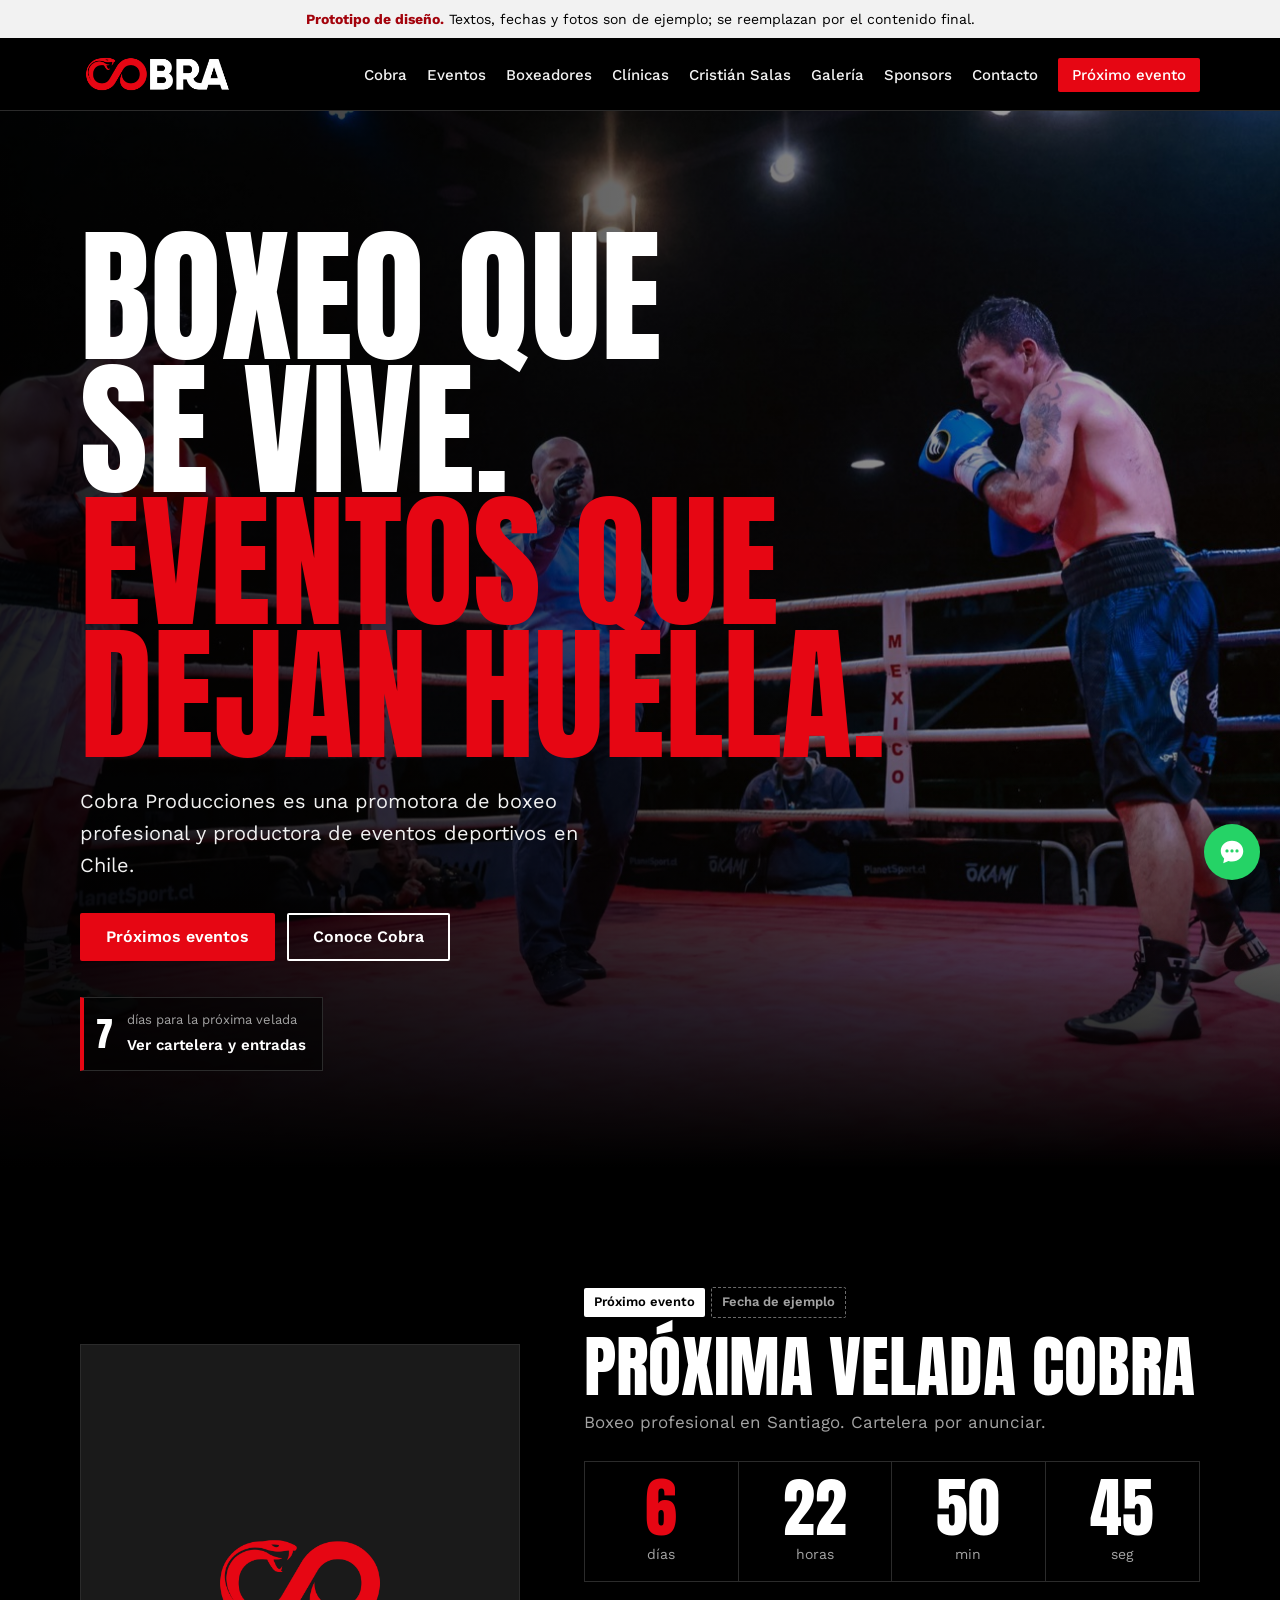
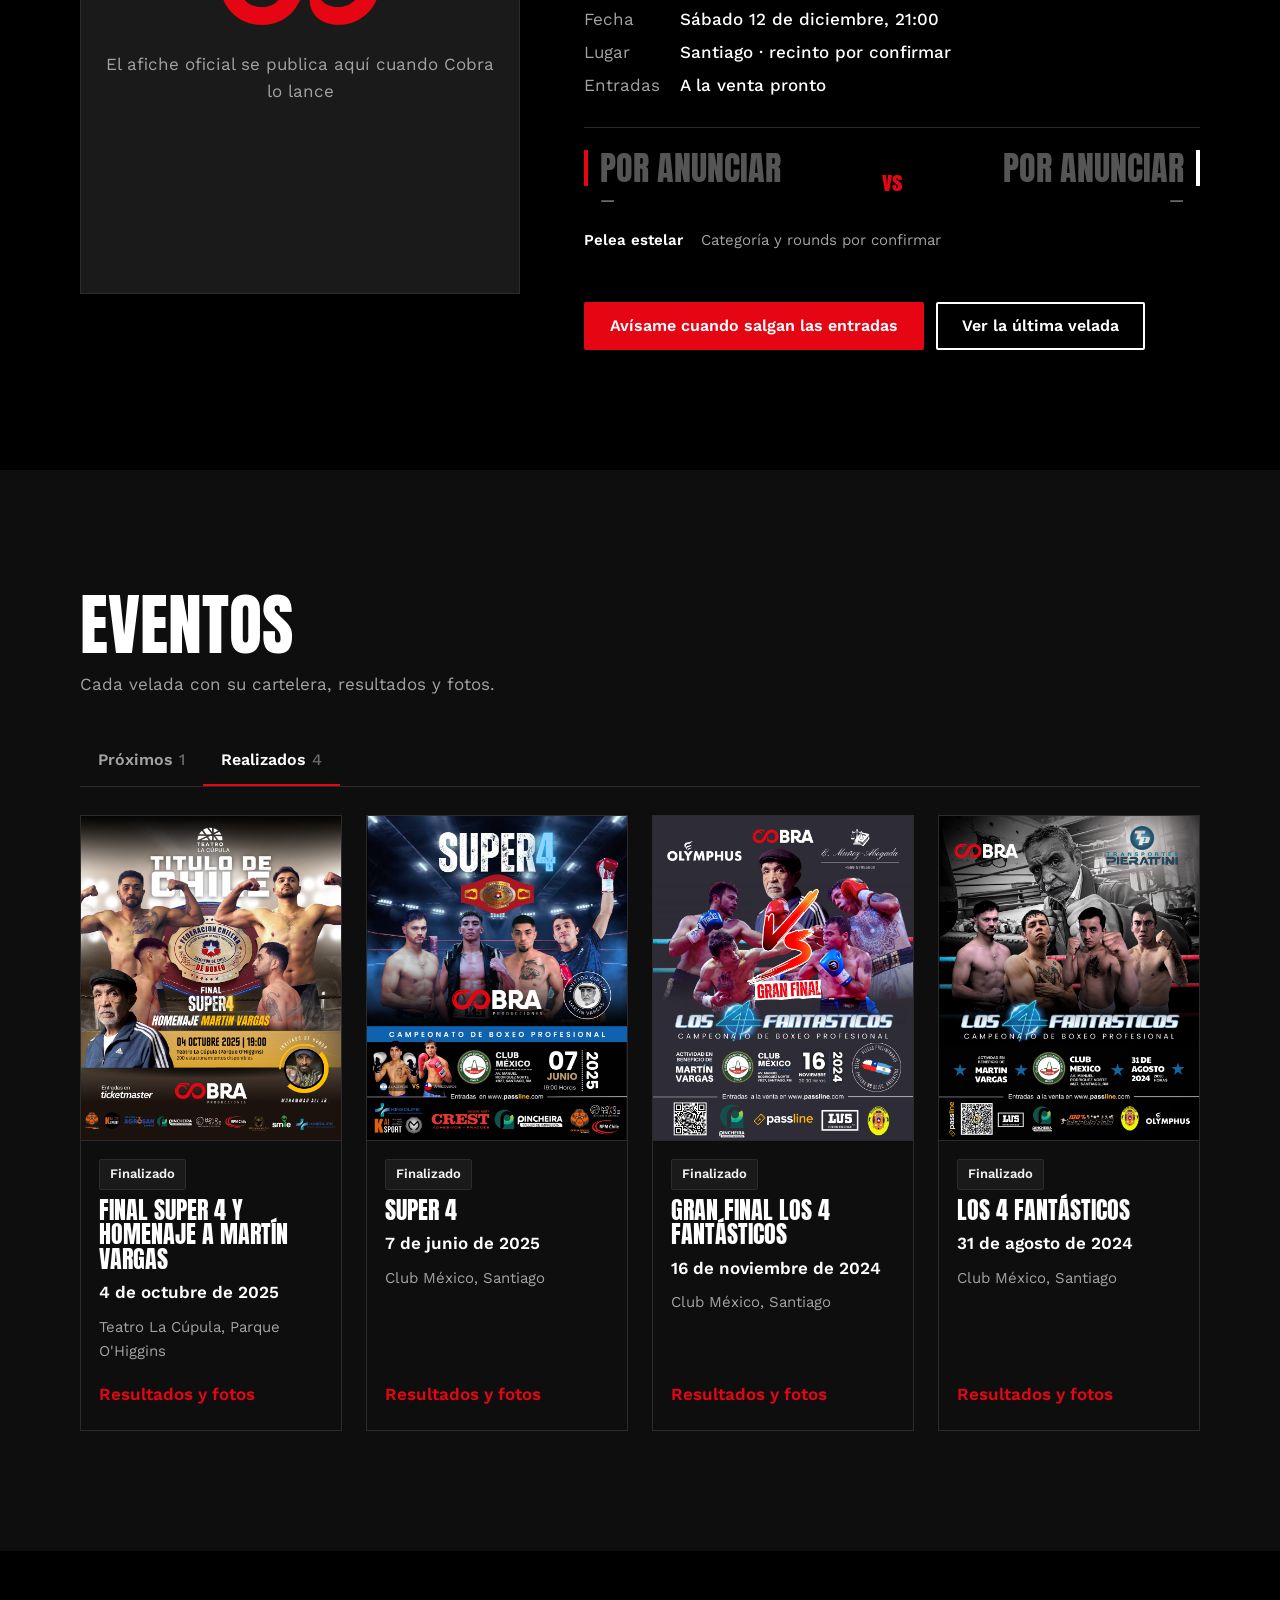
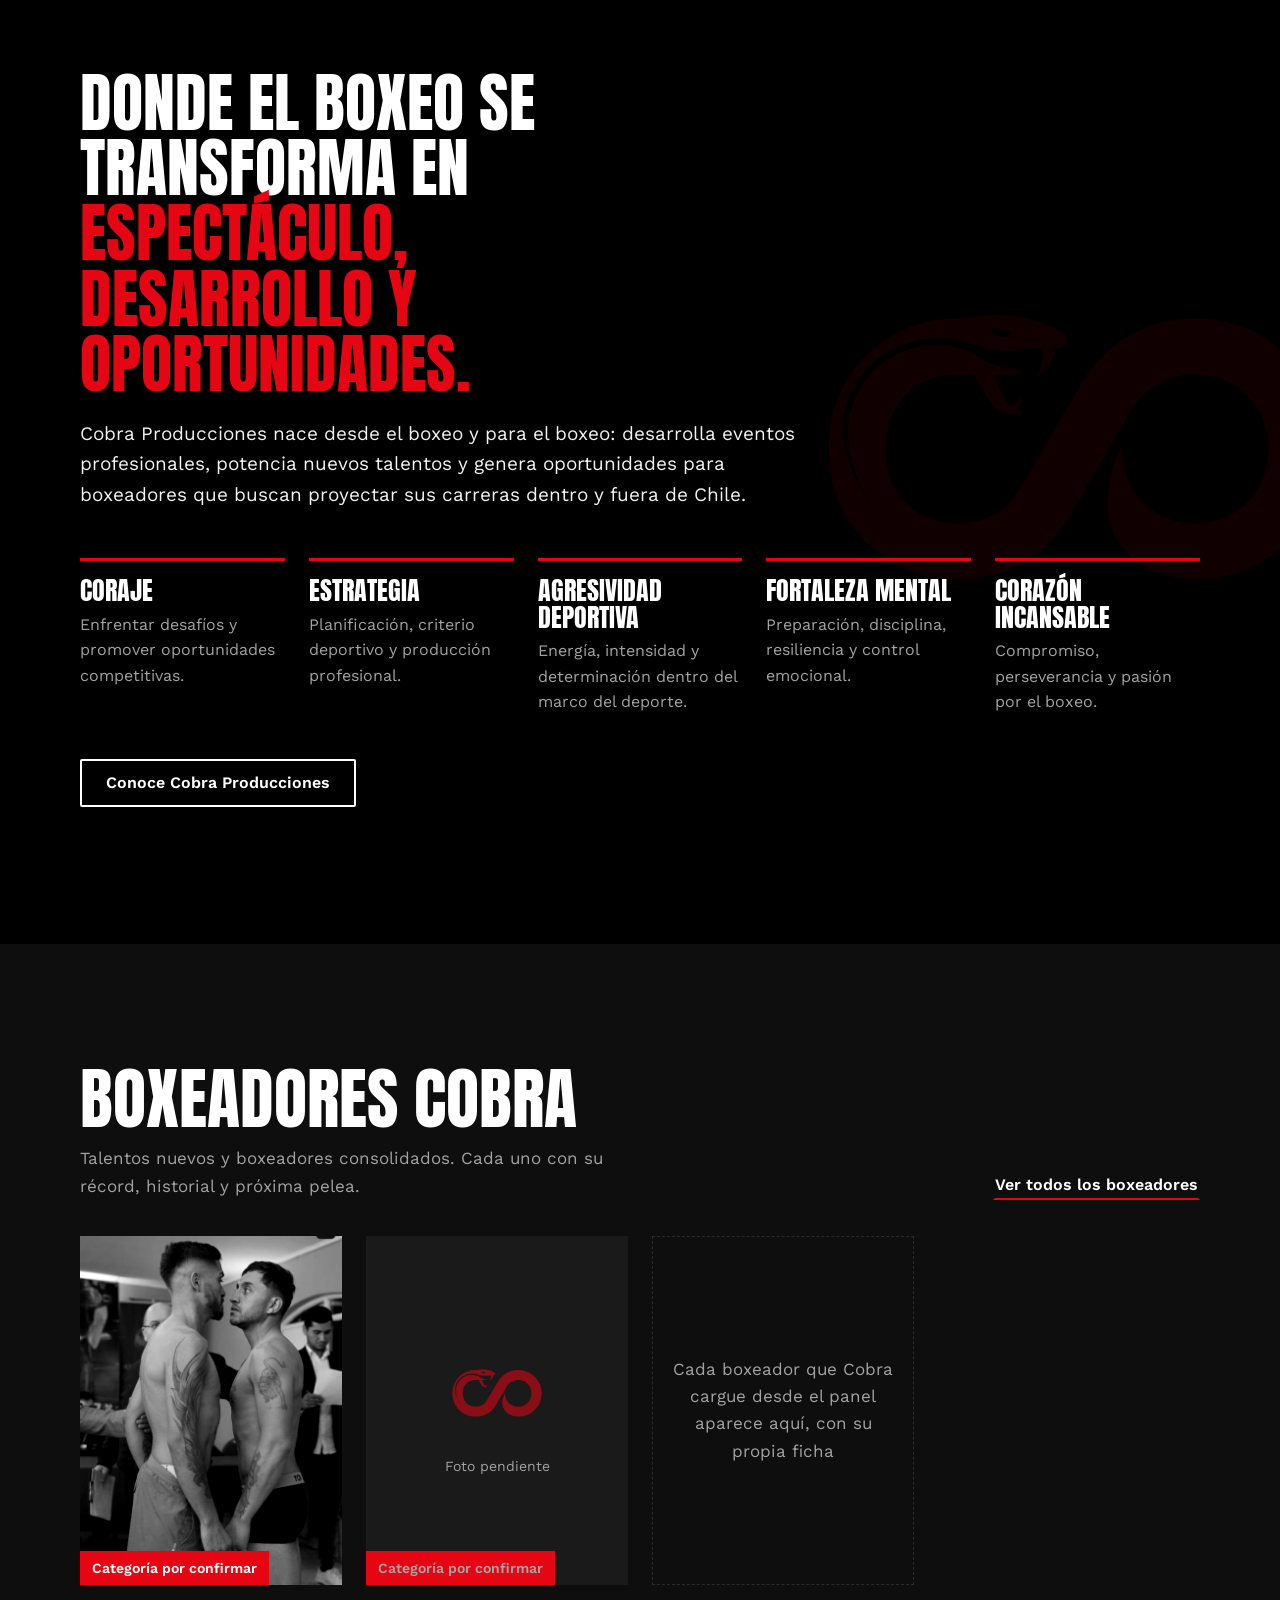
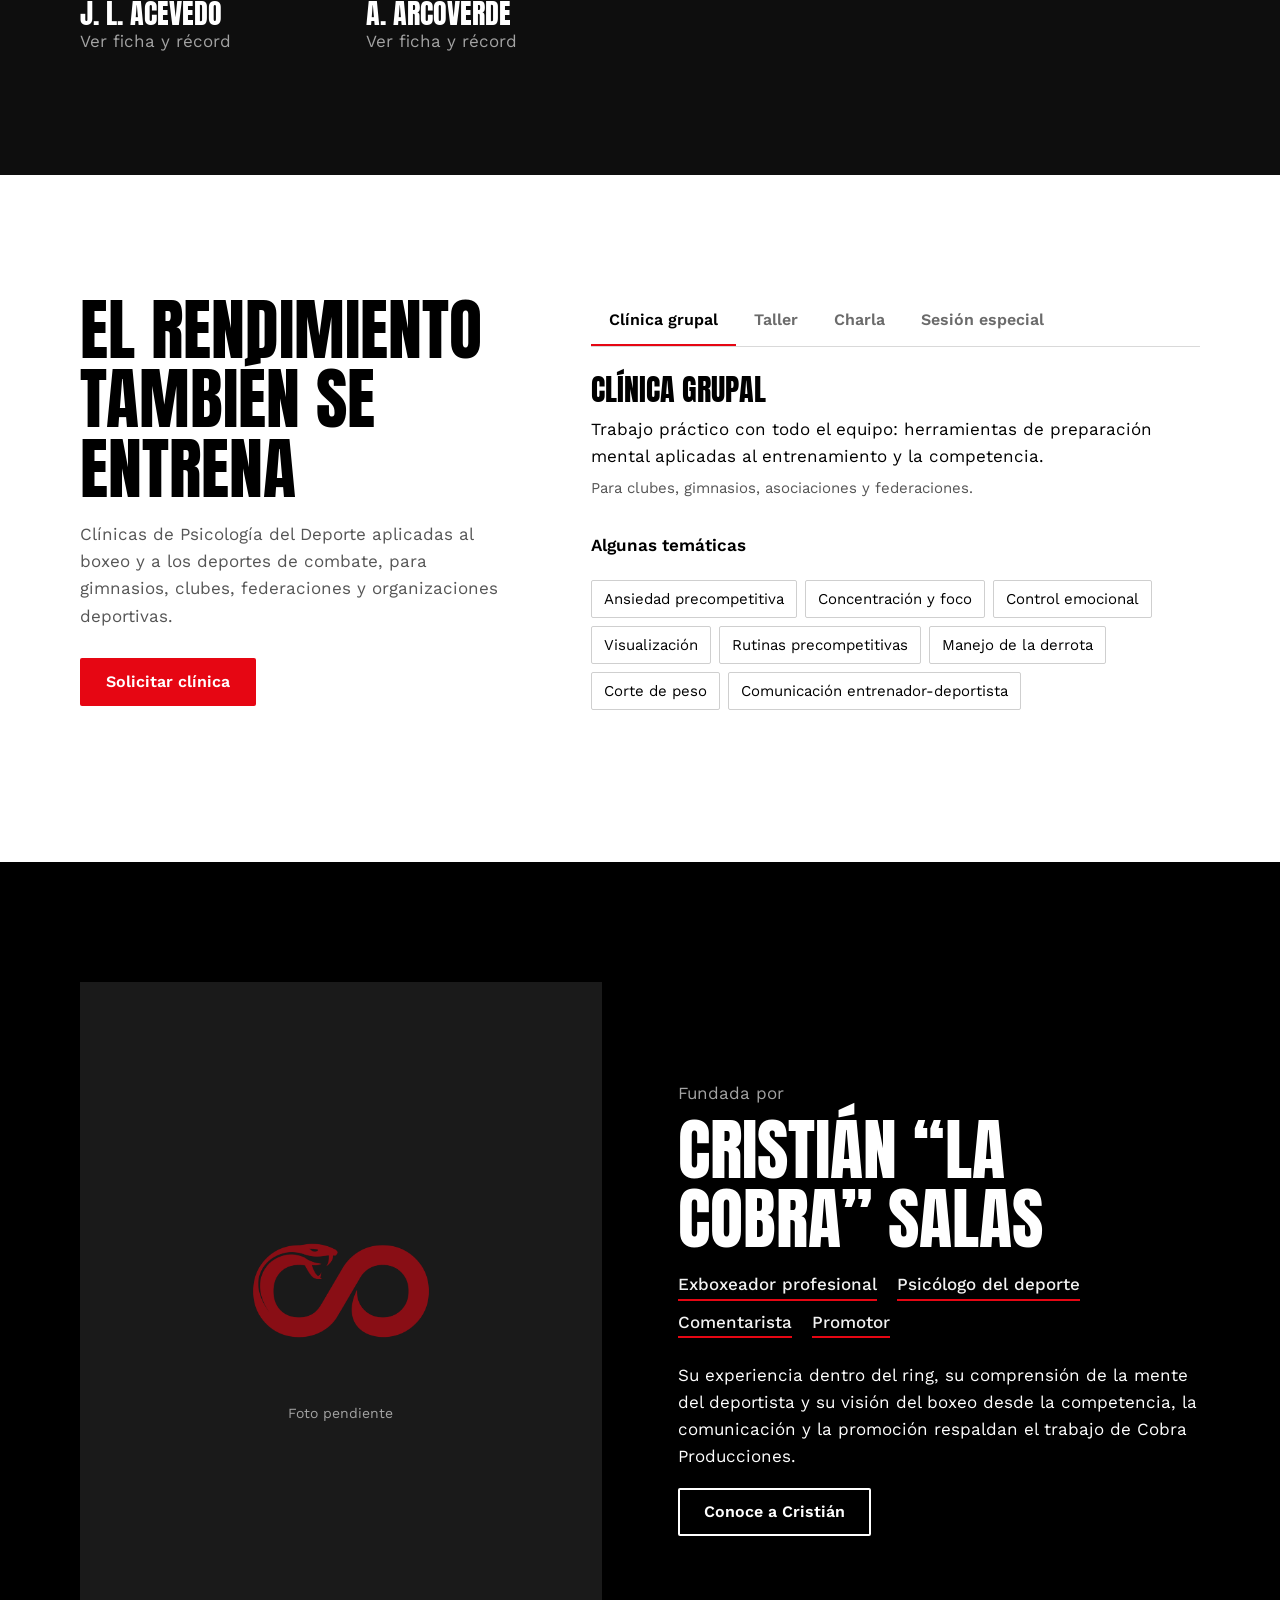
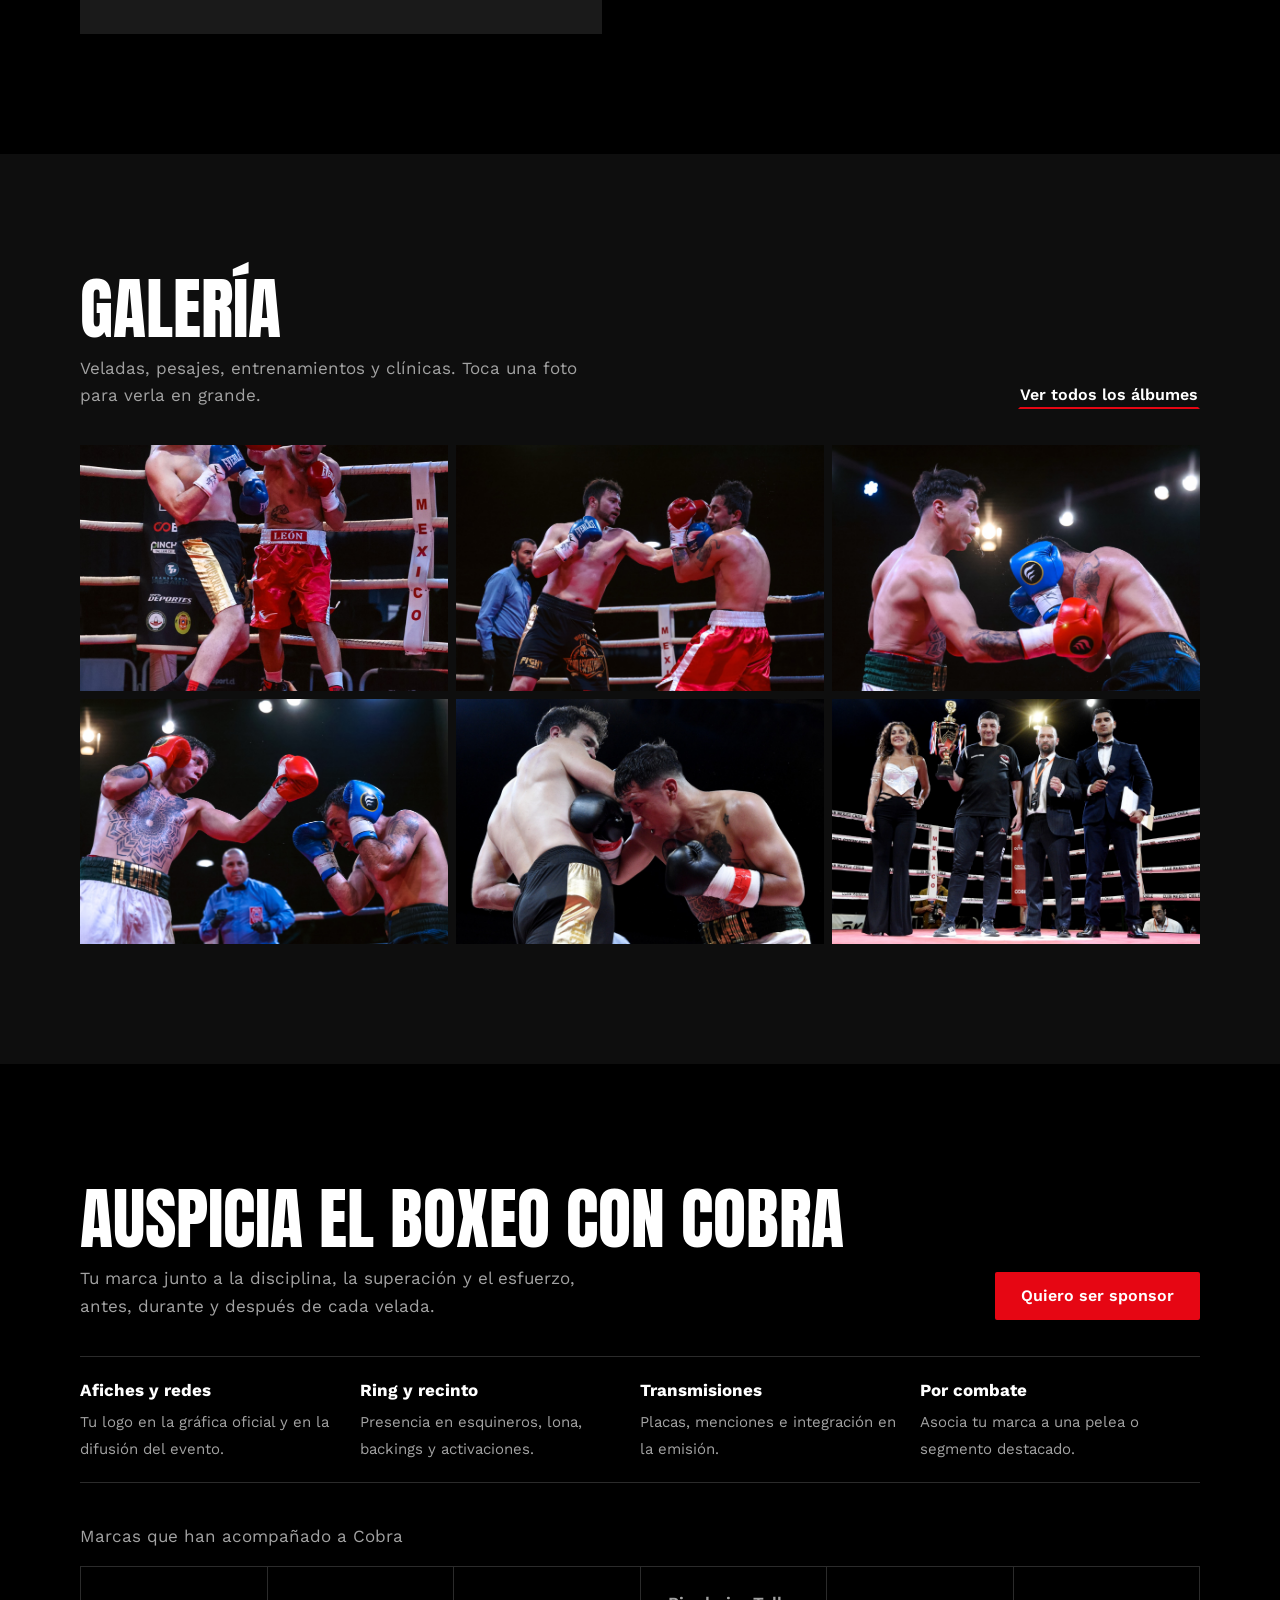
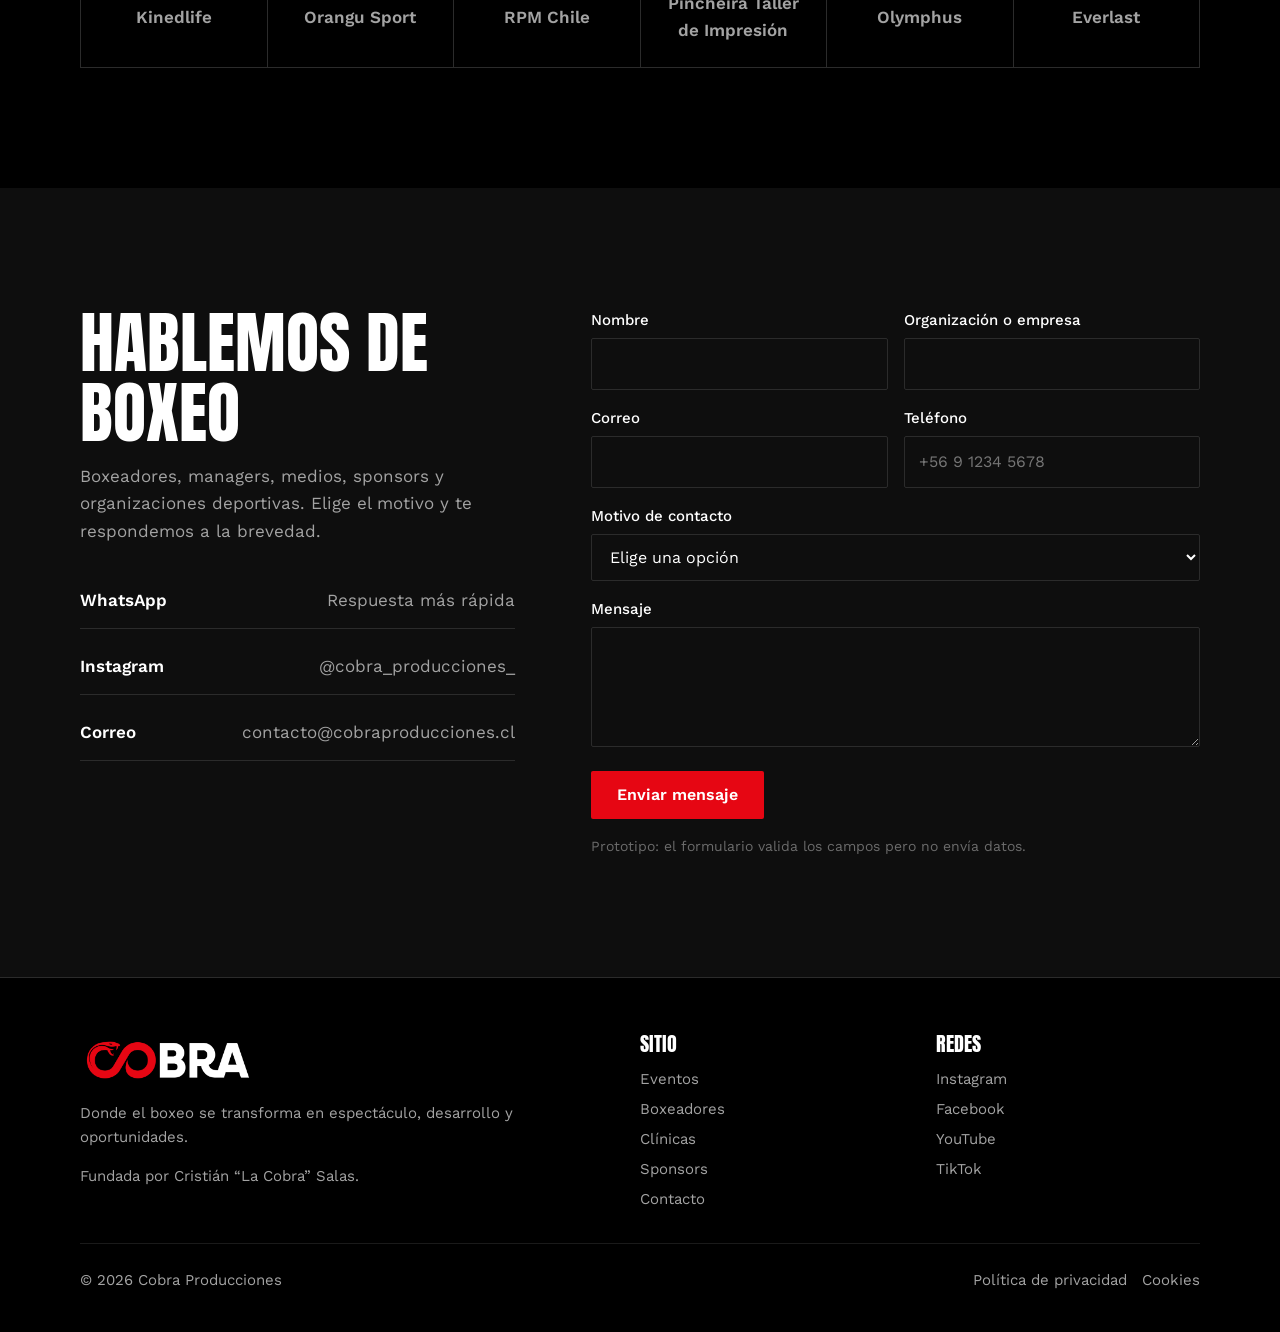
==== commit 251077f4: "Versión en CSS y JS para evitar caché" ====
--- a/prototipo/index.html
+++ b/prototipo/index.html
@@ -10,7 +10,7 @@
 <link rel="preconnect" href="https://fonts.googleapis.com">
 <link rel="preconnect" href="https://fonts.gstatic.com" crossorigin>
 <link href="https://fonts.googleapis.com/css2?family=Anton&family=Work+Sans:wght@400;500;600;700&display=swap" rel="stylesheet">
-<link rel="stylesheet" href="css/estilos.css">
+<link rel="stylesheet" href="css/estilos.css?v=2">
 </head>
 <body>
 
@@ -432,6 +432,6 @@
   <p class="contador"></p>
 </div>
 
-<script src="js/sitio.js"></script>
+<script src="js/sitio.js?v=2"></script>
 </body>
 </html>
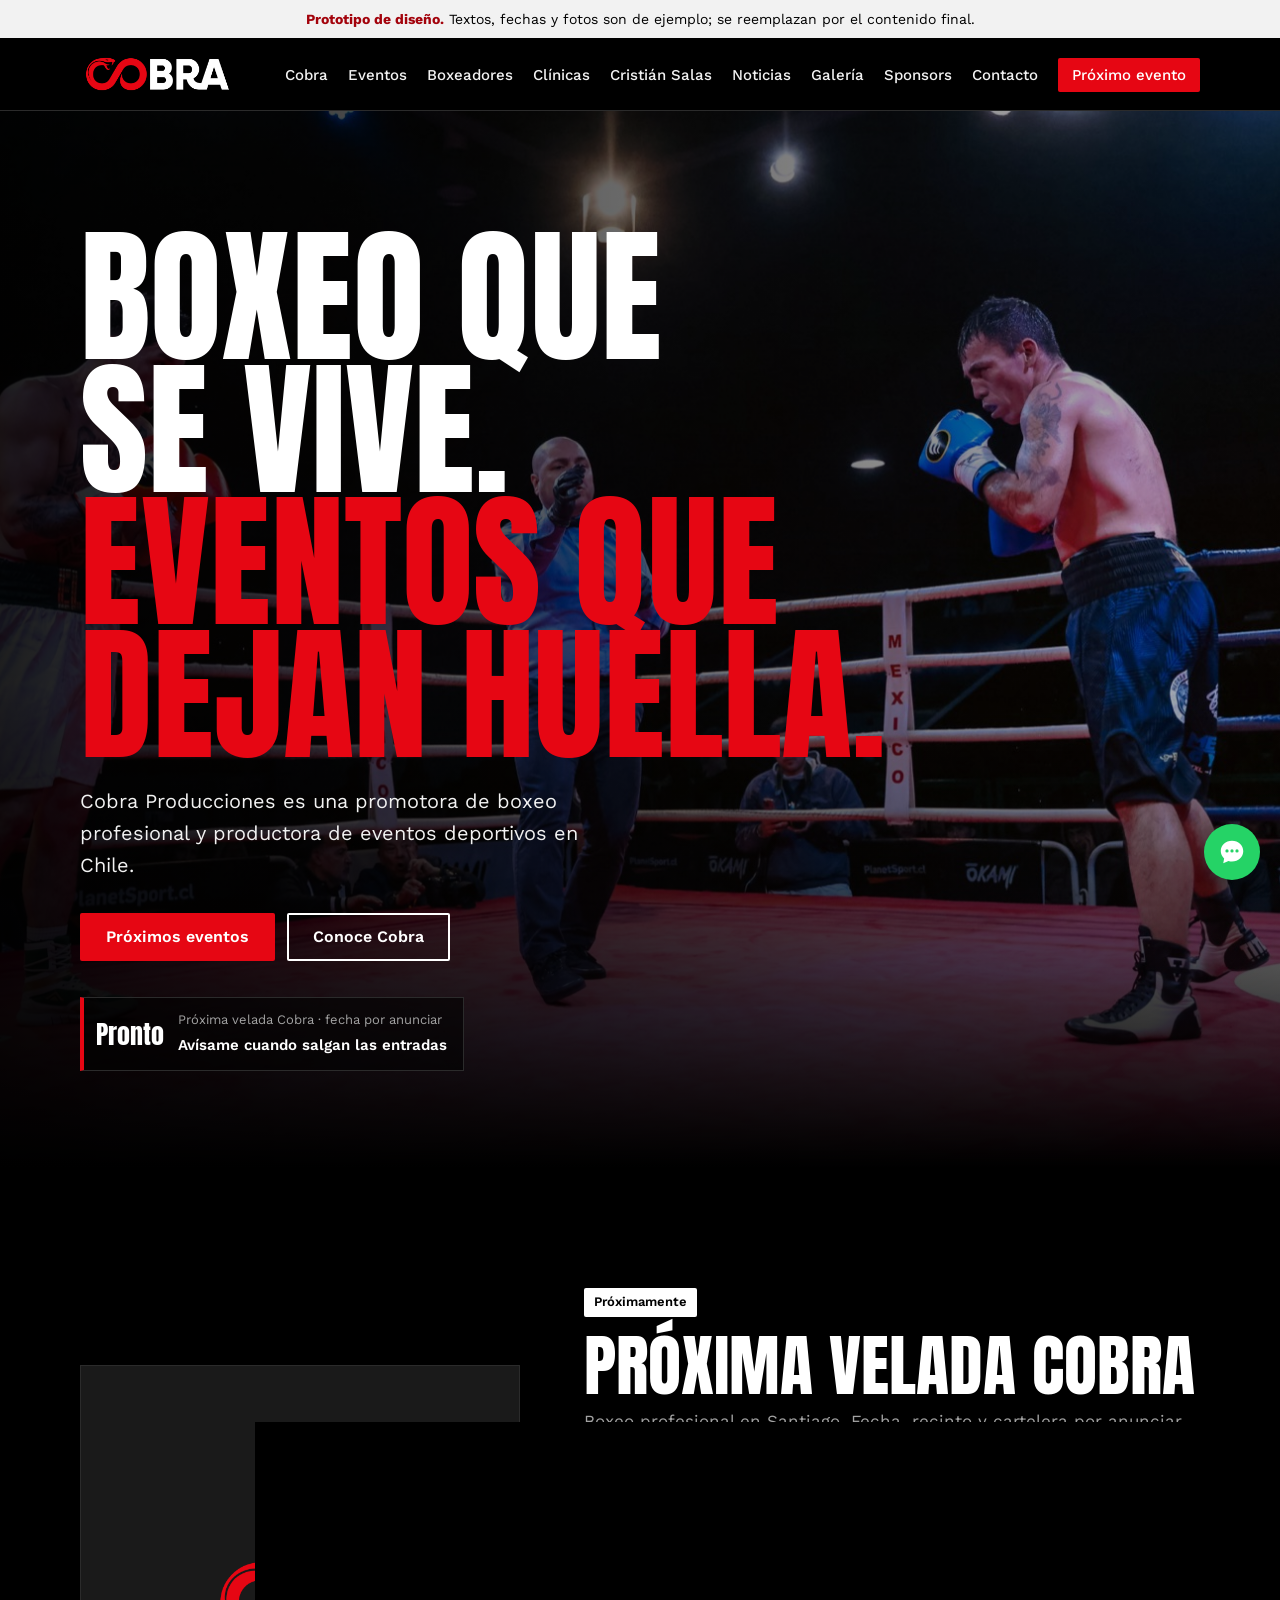
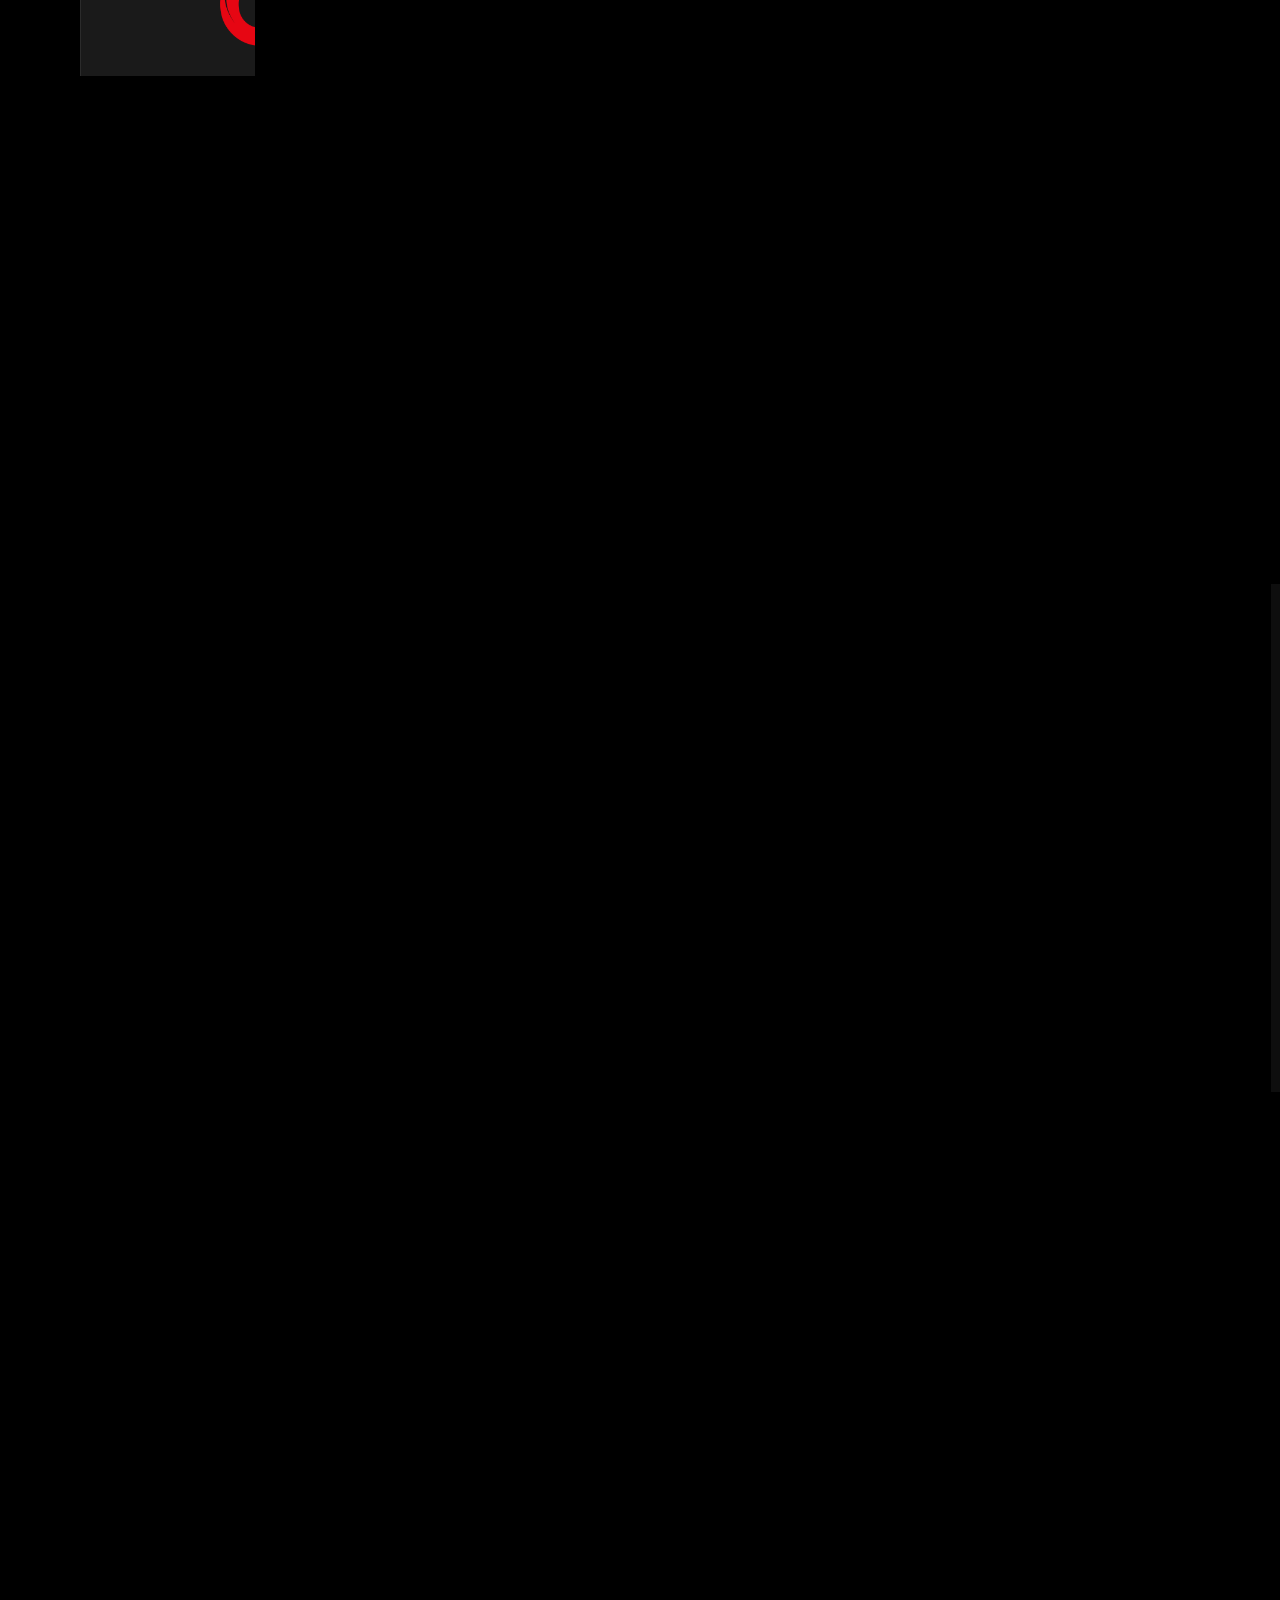
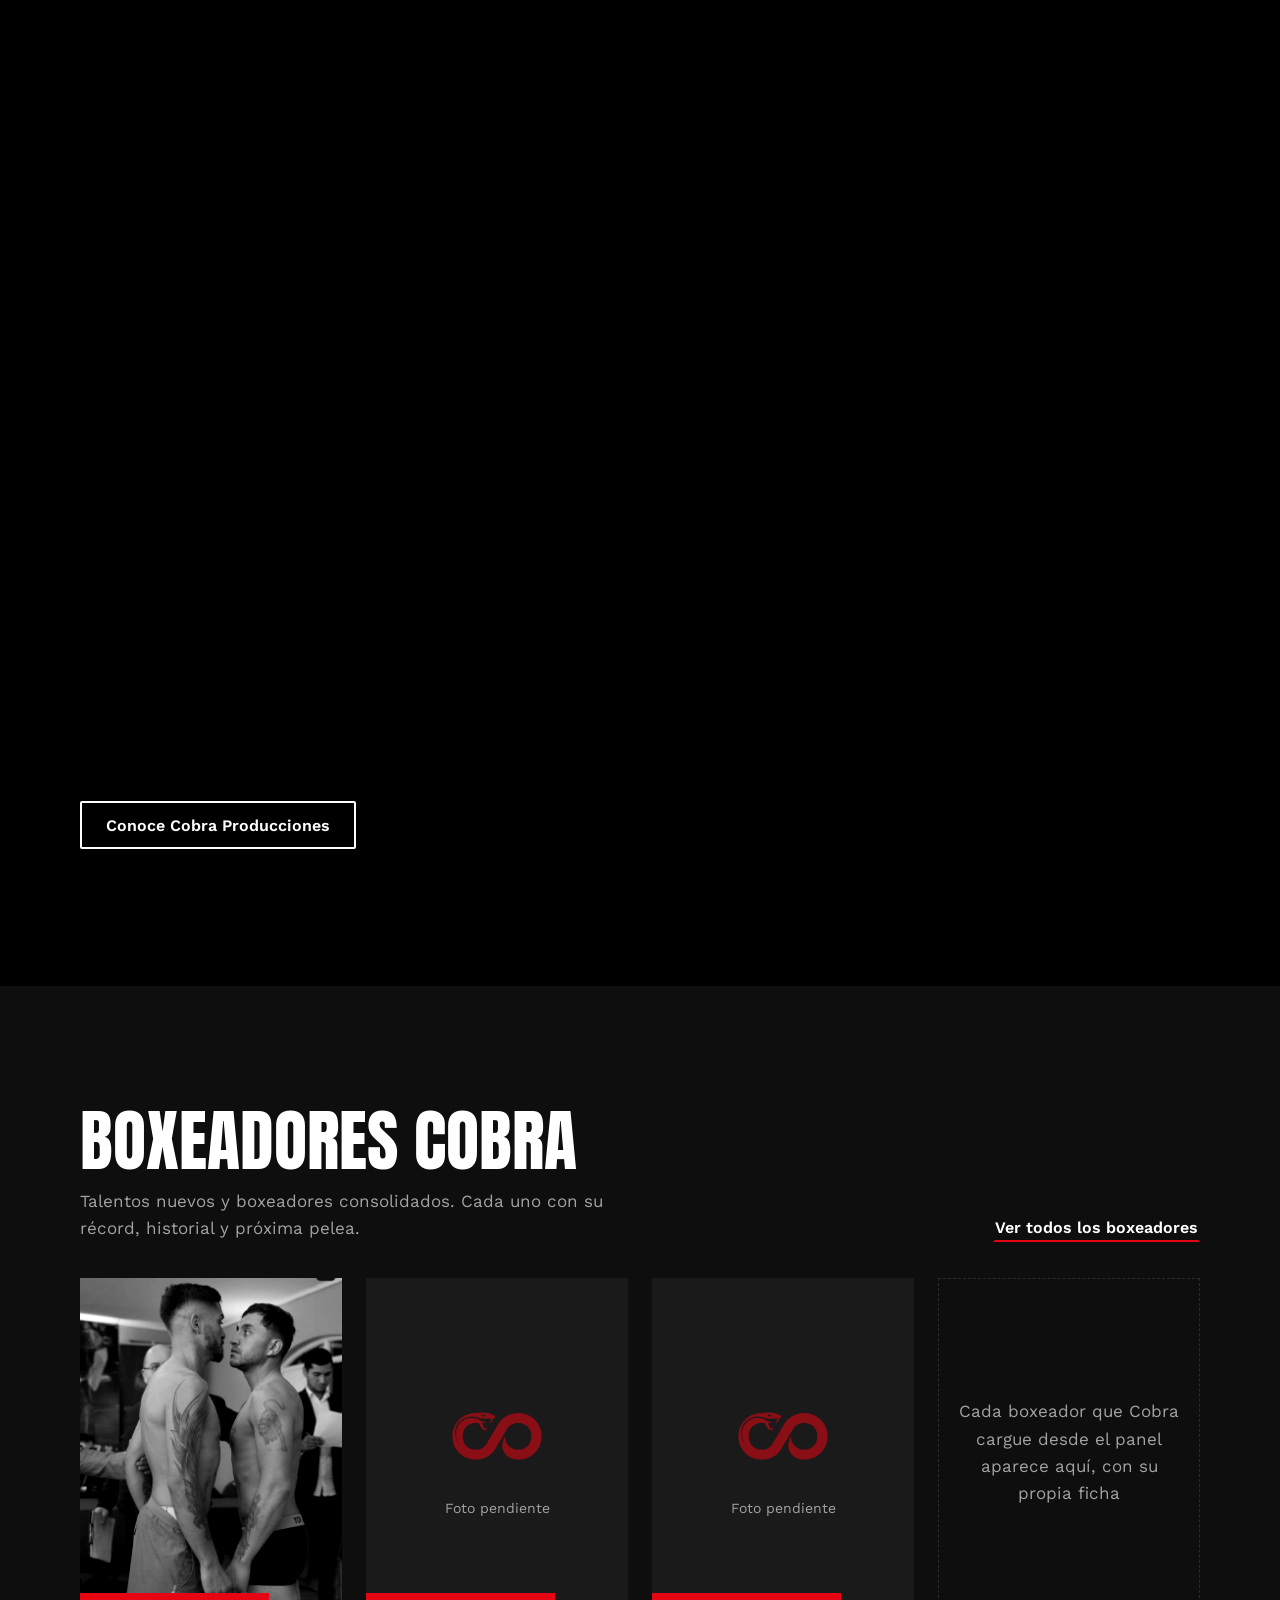
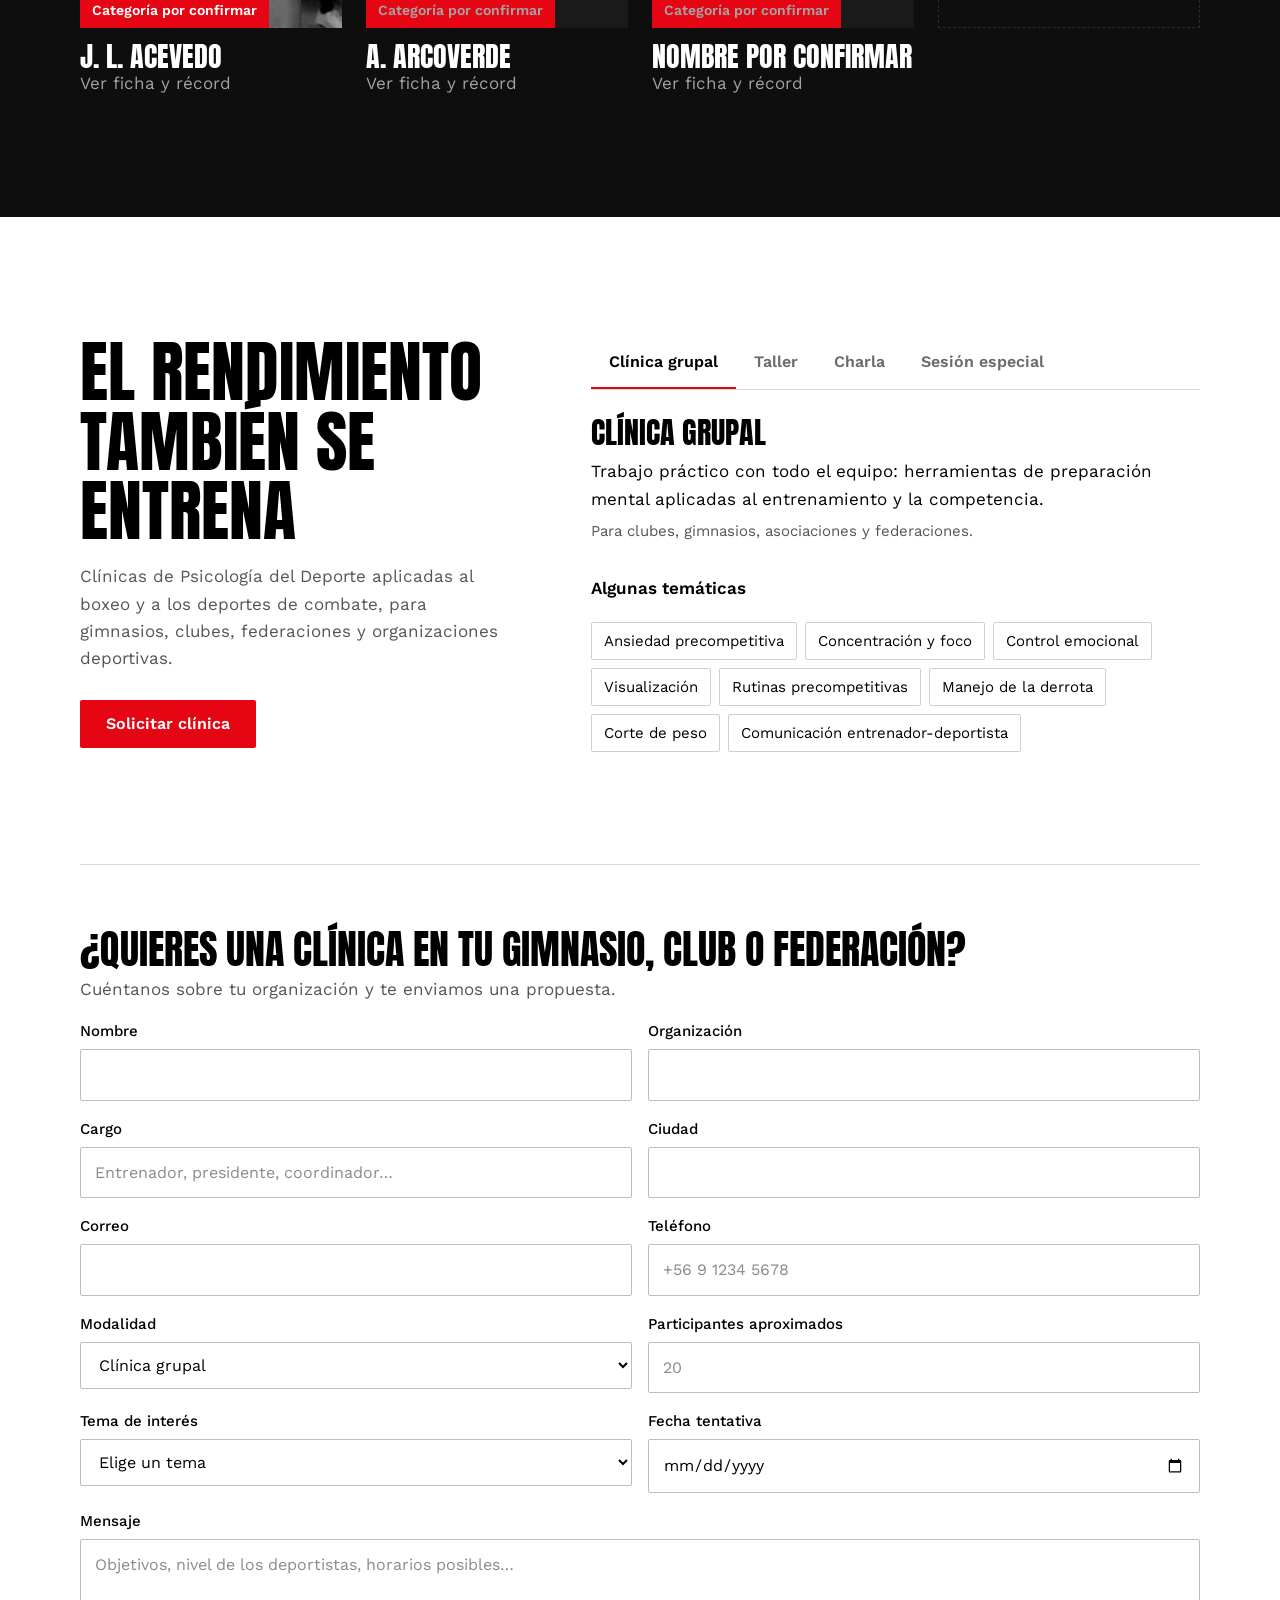
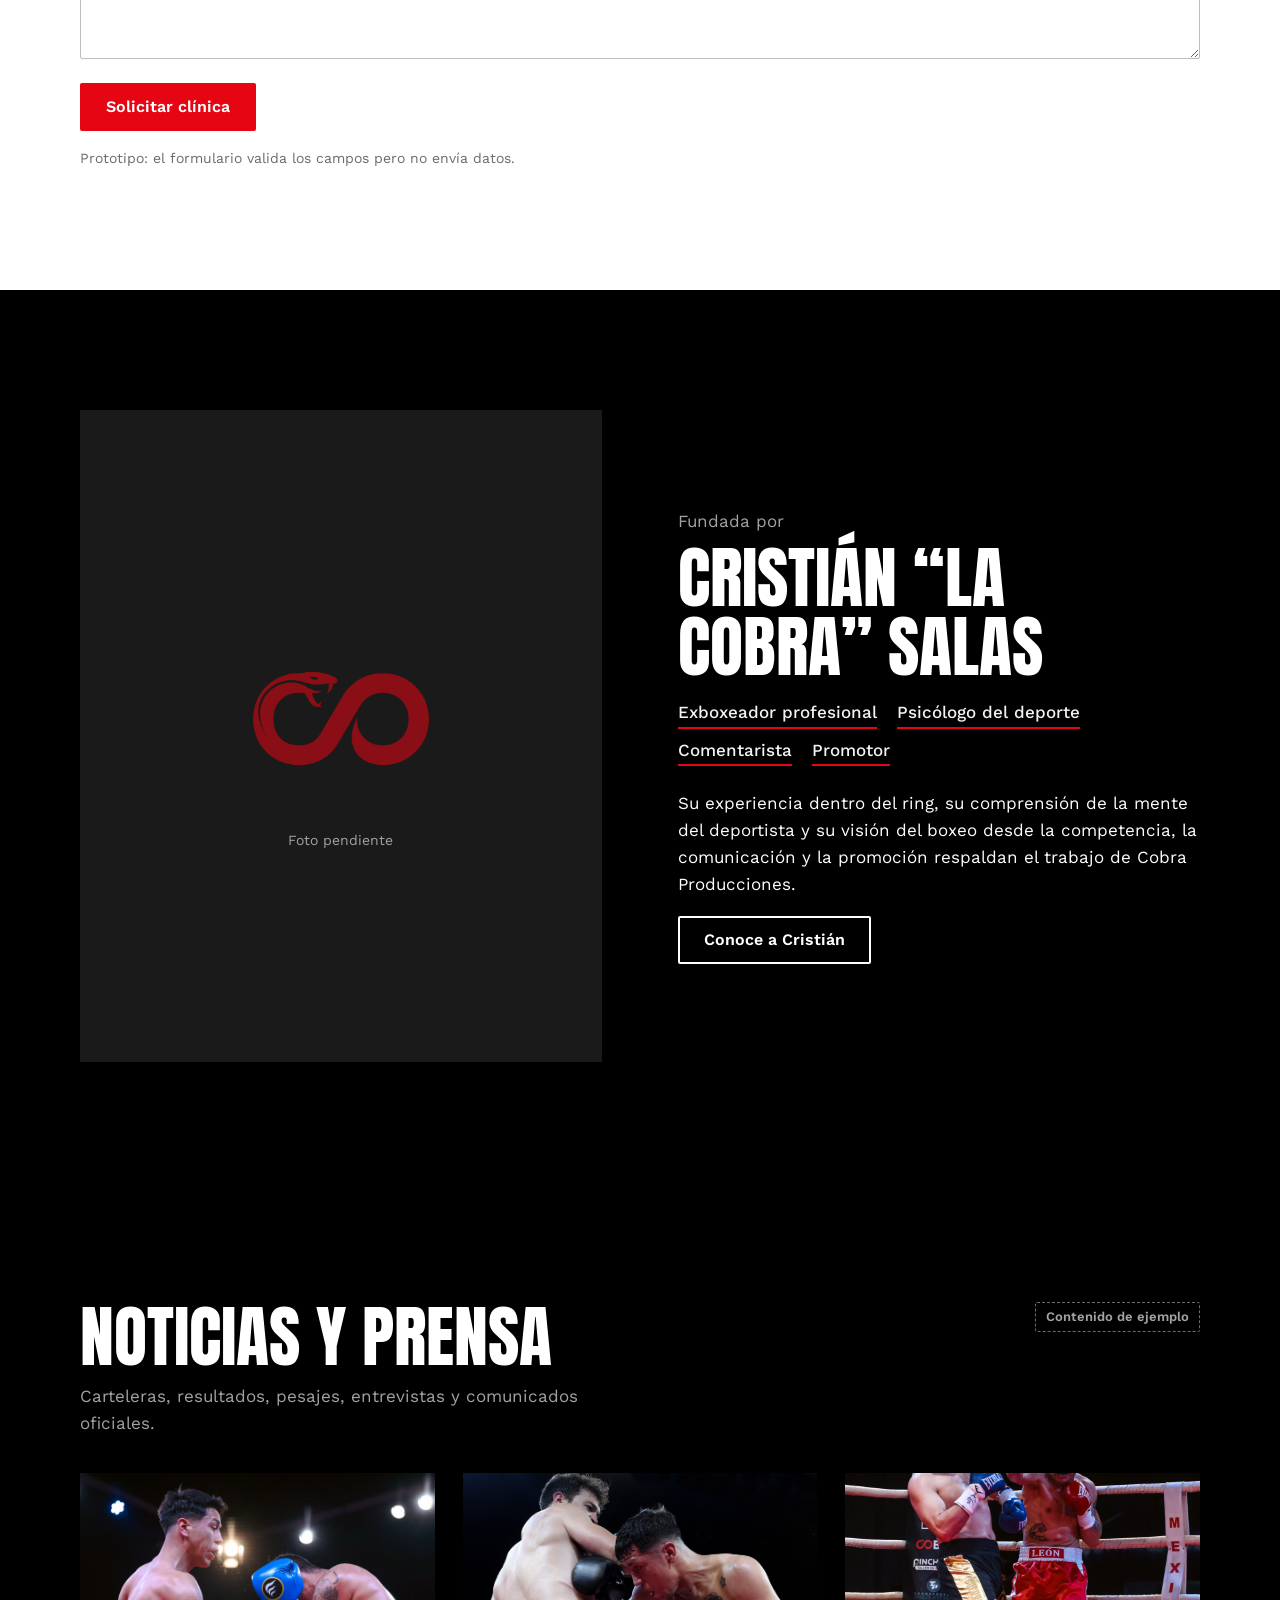
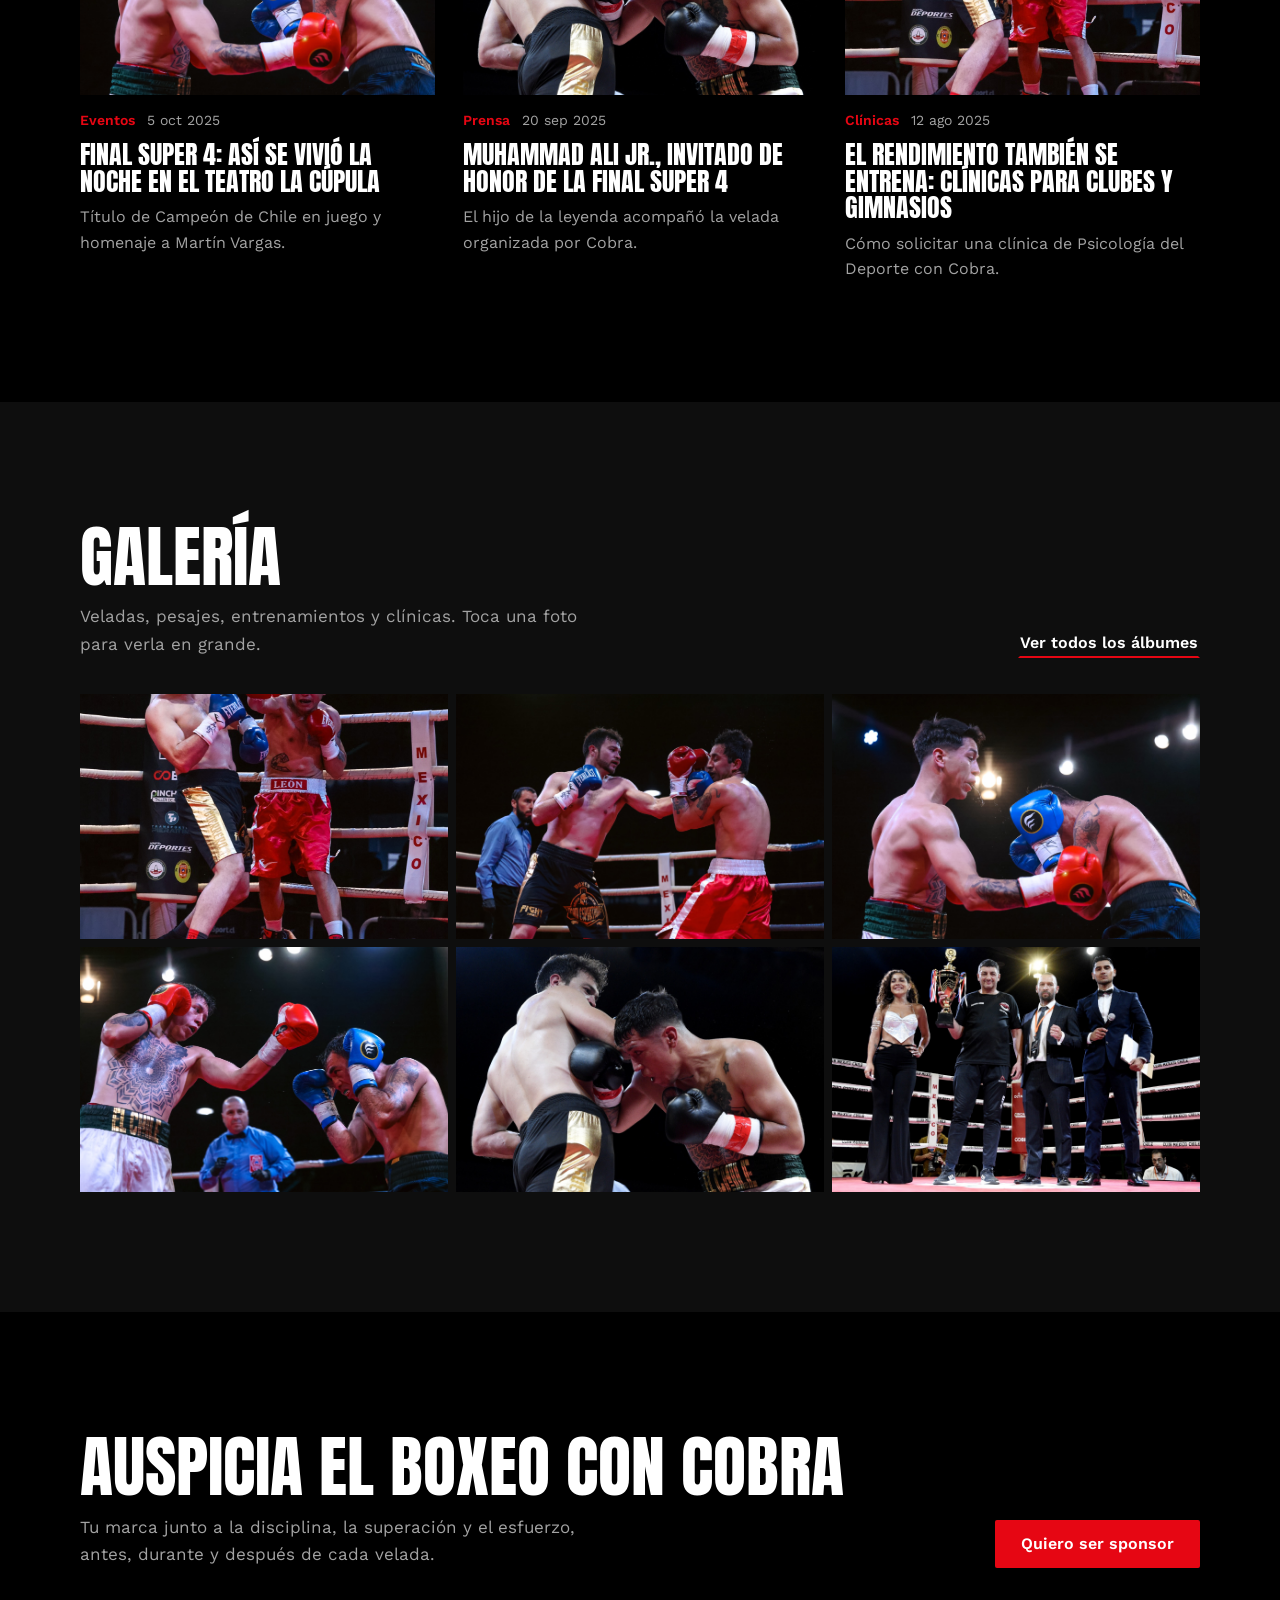
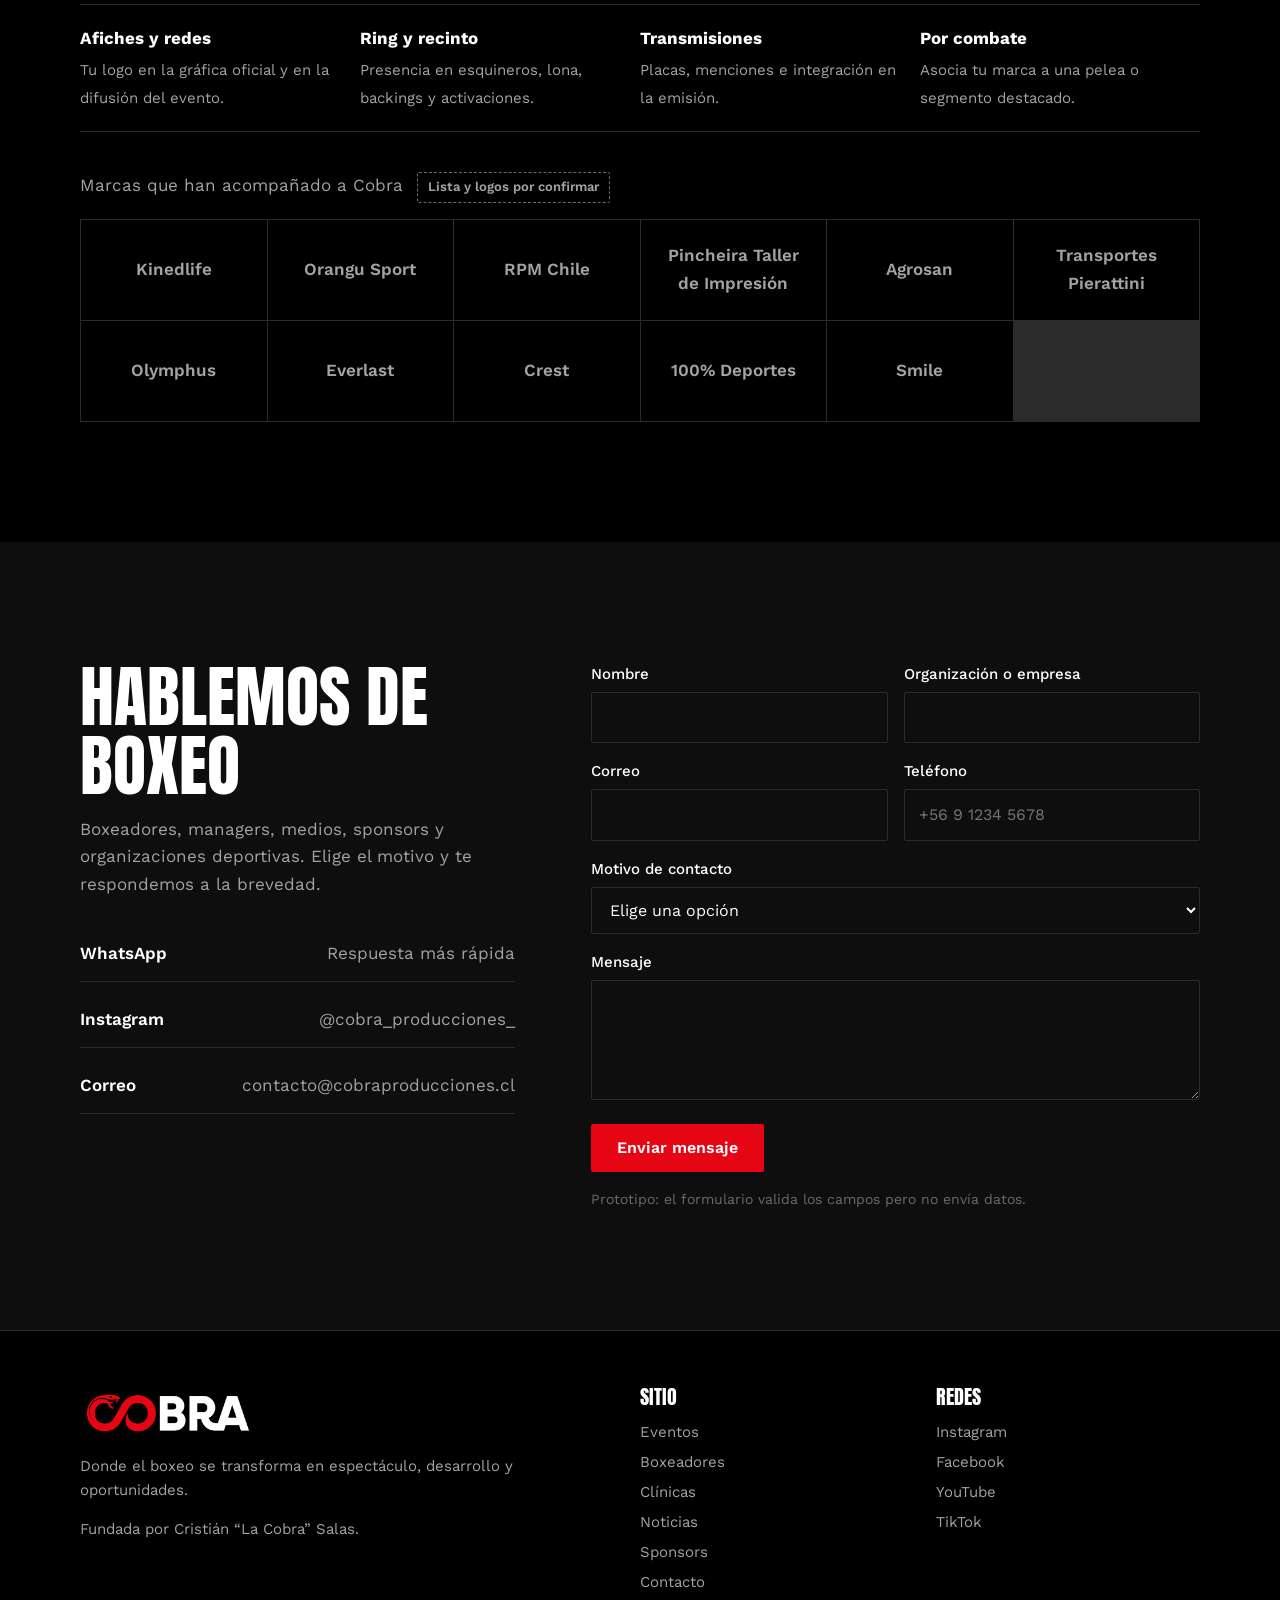
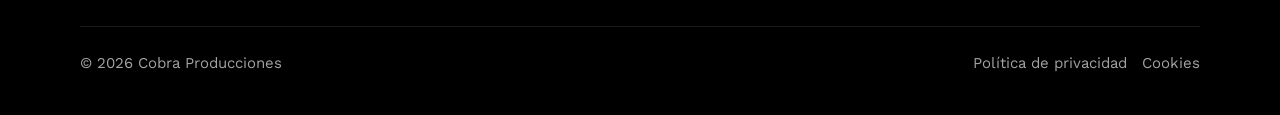
==== commit d8dc7d6d: "Prototipo v3: Final Super 4, noticias, formulario de clínicas y sponsors" ====
--- a/prototipo/index.html
+++ b/prototipo/index.html
@@ -10,7 +10,7 @@
 <link rel="preconnect" href="https://fonts.googleapis.com">
 <link rel="preconnect" href="https://fonts.gstatic.com" crossorigin>
 <link href="https://fonts.googleapis.com/css2?family=Anton&family=Work+Sans:wght@400;500;600;700&display=swap" rel="stylesheet">
-<link rel="stylesheet" href="css/estilos.css?v=2">
+<link rel="stylesheet" href="css/estilos.css?v=3">
 </head>
 <body>
 
@@ -29,6 +29,7 @@
         <li><a href="index.html#boxeadores">Boxeadores</a></li>
         <li><a href="index.html#clinicas">Clínicas</a></li>
         <li><a href="index.html#cristian">Cristián Salas</a></li>
+        <li><a href="index.html#noticias">Noticias</a></li>
         <li><a href="index.html#galeria">Galería</a></li>
         <li><a href="index.html#sponsors">Sponsors</a></li>
         <li><a href="index.html#contacto">Contacto</a></li>
@@ -56,8 +57,8 @@
       </div>
       <div>
         <a class="hero-proximo" href="#proximo">
-          <span class="num" data-dias-a="2026-12-12T21:00:00-03:00">51</span>
-          <span><small>días para la próxima velada</small><strong>Ver cartelera y entradas</strong></span>
+          <span class="num">Pronto</span>
+          <span><small>Próxima velada Cobra · fecha por anunciar</small><strong>Avísame cuando salgan las entradas</strong></span>
         </a>
       </div>
     </div>
@@ -71,20 +72,20 @@
         <span>El afiche oficial se publica aquí cuando Cobra lo lance</span>
       </div>
       <div>
-        <span class="estado estado-proximamente">Próximo evento</span>
-        <span class="estado estado-ejemplo">Fecha de ejemplo</span>
+        <span class="estado estado-proximamente">Próximamente</span>
         <h2 id="proximo-titulo">Próxima velada Cobra</h2>
-        <p class="texto-secundario" style="margin:0">Boxeo profesional en Santiago. Cartelera por anunciar.</p>
-
-        <div class="cuenta" data-cuenta="2026-12-12T21:00:00-03:00" role="timer" aria-label="Cuenta regresiva para la próxima velada">
-          <div><strong data-d>51</strong><span>días</span></div>
-          <div><strong data-h>00</strong><span>horas</span></div>
-          <div><strong data-m>00</strong><span>min</span></div>
-          <div><strong data-s>00</strong><span>seg</span></div>
+        <p class="texto-secundario" style="margin:0">Boxeo profesional en Santiago. Fecha, recinto y cartelera por anunciar.</p>
+
+        <div class="cuenta cuenta-espera" role="note">
+          <div><strong>–</strong><span>días</span></div>
+          <div><strong>–</strong><span>horas</span></div>
+          <div><strong>–</strong><span>min</span></div>
+          <div><strong>–</strong><span>seg</span></div>
+          <p class="cuenta-nota">Cuando Cobra publique la fecha, aquí corre una cuenta regresiva en vivo.</p>
         </div>
 
         <dl class="datos">
-          <dt>Fecha</dt><dd>Sábado 12 de diciembre, 21:00</dd>
+          <dt>Fecha</dt><dd>Por anunciar</dd>
           <dt>Lugar</dt><dd>Santiago · recinto por confirmar</dd>
           <dt>Entradas</dt><dd>A la venta pronto</dd>
         </dl>
@@ -98,7 +99,7 @@
 
         <div class="botones">
           <a class="btn btn-rojo" href="#">Avísame cuando salgan las entradas</a>
-          <a class="btn btn-borde" href="evento.html">Ver la última velada</a>
+          <a class="btn btn-borde" href="evento.html">Ver la Final Super 4</a>
         </div>
       </div>
     </div>
@@ -126,7 +127,7 @@
             <div class="cuerpo">
               <span class="estado estado-proximamente">Próximamente</span>
               <h3>Próxima velada Cobra</h3>
-              <span class="fecha">12 de diciembre · fecha de ejemplo</span>
+              <span class="fecha">Fecha por anunciar</span>
               <span class="lugar">Santiago</span>
               <span class="ver">Ver evento</span>
             </div>
@@ -136,7 +137,7 @@
 
       <div role="tabpanel" id="panel-real" aria-labelledby="tab-real">
         <div class="grilla-eventos">
-          <a class="tarjeta-evento" href="#">
+          <a class="tarjeta-evento" href="evento.html">
             <div class="afiche"><img src="img/afiche-final-super4.png" alt="Afiche de la Final Super 4 y homenaje a Martín Vargas"></div>
             <div class="cuerpo">
               <span class="estado estado-finalizado">Finalizado</span>
@@ -146,7 +147,7 @@
               <span class="ver">Resultados y fotos</span>
             </div>
           </a>
-          <a class="tarjeta-evento" href="evento.html">
+          <a class="tarjeta-evento" href="#">
             <div class="afiche"><img src="img/afiche-super4.png" alt="Afiche de Super 4"></div>
             <div class="cuerpo">
               <span class="estado estado-finalizado">Finalizado</span>
@@ -220,6 +221,11 @@
           <h3>A. Arcoverde</h3>
           <span class="apodo">Ver ficha y récord</span>
         </a>
+        <a class="tarjeta-boxeador" href="#">
+          <div class="foto"><img src="img/boxeador-3.jpg" alt="Boxeador Cobra" data-pendiente><span class="categoria">Categoría por confirmar</span></div>
+          <h3>Nombre por confirmar</h3>
+          <span class="apodo">Ver ficha y récord</span>
+        </a>
         <div class="tarjeta-boxeador tarjeta-vacia">
           <div class="foto">Cada boxeador que Cobra cargue desde el panel aparece aquí, con su propia ficha</div>
         </div>
@@ -234,7 +240,7 @@
         <h2 id="clinicas-titulo">El rendimiento también se entrena</h2>
         <p class="texto-secundario" style="margin-top:18px">Clínicas de Psicología del Deporte aplicadas al boxeo y a los deportes de combate, para gimnasios, clubes, federaciones y organizaciones deportivas.</p>
         <div class="botones" style="margin-top:28px">
-          <a class="btn btn-rojo" href="#contacto">Solicitar clínica</a>
+          <a class="btn btn-rojo" href="#solicitar-clinica">Solicitar clínica</a>
         </div>
       </div>
       <div>
@@ -277,6 +283,55 @@
         </ul>
       </div>
     </div>
+
+    <div class="contenedor">
+      <form class="formulario form-claro" id="solicitar-clinica" novalidate>
+        <div class="ancho">
+          <h3 class="form-titulo">¿Quieres una clínica en tu gimnasio, club o federación?</h3>
+          <p class="texto-secundario" style="margin:6px 0 0">Cuéntanos sobre tu organización y te enviamos una propuesta.</p>
+        </div>
+        <div class="campo"><label for="c-nombre">Nombre</label><input id="c-nombre" autocomplete="name" required><p class="error">Escribe tu nombre.</p></div>
+        <div class="campo"><label for="c-org">Organización</label><input id="c-org" autocomplete="organization" required><p class="error">Indica tu club, gimnasio u organización.</p></div>
+        <div class="campo"><label for="c-cargo">Cargo</label><input id="c-cargo" placeholder="Entrenador, presidente, coordinador…"></div>
+        <div class="campo"><label for="c-ciudad">Ciudad</label><input id="c-ciudad" autocomplete="address-level2" required><p class="error">Indica la ciudad.</p></div>
+        <div class="campo"><label for="c-correo">Correo</label><input id="c-correo" type="email" autocomplete="email" required><p class="error">Escribe un correo válido.</p></div>
+        <div class="campo"><label for="c-tel">Teléfono</label><input id="c-tel" type="tel" autocomplete="tel" placeholder="+56 9 1234 5678"></div>
+        <div class="campo"><label for="c-modalidad">Modalidad</label>
+          <select id="c-modalidad">
+            <option>Clínica grupal</option>
+            <option>Taller</option>
+            <option>Charla</option>
+            <option>Sesión especial</option>
+            <option>No lo sé todavía</option>
+          </select></div>
+        <div class="campo"><label for="c-participantes">Participantes aproximados</label><input id="c-participantes" type="number" min="1" inputmode="numeric" placeholder="20"></div>
+        <div class="campo"><label for="c-tema">Tema de interés</label>
+          <select id="c-tema" required>
+            <option value="">Elige un tema</option>
+              <option>Preparación psicológica para la competencia</option>
+              <option>Ansiedad precompetitiva</option>
+              <option>Concentración y foco</option>
+              <option>Motivación</option>
+              <option>Confianza deportiva</option>
+              <option>Manejo de la presión</option>
+              <option>Visualización</option>
+              <option>Control emocional</option>
+              <option>Rutinas precompetitivas</option>
+              <option>Fortaleza mental</option>
+              <option>Manejo de la derrota</option>
+              <option>Recuperación psicológica</option>
+              <option>Corte de peso</option>
+              <option>Alimentación consciente y ansiedad por el peso</option>
+              <option>Comunicación entrenador-deportista</option>
+              <option>Otro tema</option>
+          </select><p class="error">Elige un tema.</p></div>
+        <div class="campo"><label for="c-fecha">Fecha tentativa</label><input id="c-fecha" type="date"></div>
+        <div class="campo ancho"><label for="c-msj">Mensaje</label><textarea id="c-msj" placeholder="Objetivos, nivel de los deportistas, horarios posibles…"></textarea></div>
+        <div class="ancho"><button class="btn btn-rojo" type="submit">Solicitar clínica</button></div>
+        <div class="form-ok" role="status"><strong>Solicitud enviada.</strong> En el sitio final queda registrada en el panel de Cobra y llega un aviso por correo.</div>
+        <p class="nota-form">Prototipo: el formulario valida los campos pero no envía datos.</p>
+      </form>
+    </div>
   </section>
 
   <!-- CRISTIÁN -->
@@ -293,6 +348,39 @@
     </div>
   </section>
 
+  <!-- NOTICIAS -->
+  <section class="seccion" id="noticias" aria-labelledby="noticias-titulo">
+    <div class="contenedor">
+      <div class="seccion-cabeza">
+        <div>
+          <h2 id="noticias-titulo">Noticias y prensa</h2>
+          <p>Carteleras, resultados, pesajes, entrevistas y comunicados oficiales.</p>
+        </div>
+        <span class="estado estado-ejemplo">Contenido de ejemplo</span>
+      </div>
+      <div class="grilla-noticias">
+        <a class="noticia" href="#">
+          <div class="noticia-foto"><img src="img/galeria-3.jpg" alt="" loading="lazy"></div>
+          <div class="noticia-meta"><span class="categoria-noticia">Eventos</span><time datetime="2025-10-05">5 oct 2025</time></div>
+          <h3>Final Super 4: así se vivió la noche en el Teatro La Cúpula</h3>
+          <p>Título de Campeón de Chile en juego y homenaje a Martín Vargas.</p>
+        </a>
+        <a class="noticia" href="#">
+          <div class="noticia-foto"><img src="img/galeria-5.jpg" alt="" loading="lazy"></div>
+          <div class="noticia-meta"><span class="categoria-noticia">Prensa</span><time datetime="2025-09-20">20 sep 2025</time></div>
+          <h3>Muhammad Ali Jr., invitado de honor de la Final Super 4</h3>
+          <p>El hijo de la leyenda acompañó la velada organizada por Cobra.</p>
+        </a>
+        <a class="noticia" href="#">
+          <div class="noticia-foto"><img src="img/galeria-1.jpg" alt="" loading="lazy"></div>
+          <div class="noticia-meta"><span class="categoria-noticia">Clínicas</span><time datetime="2025-08-12">12 ago 2025</time></div>
+          <h3>El rendimiento también se entrena: clínicas para clubes y gimnasios</h3>
+          <p>Cómo solicitar una clínica de Psicología del Deporte con Cobra.</p>
+        </a>
+      </div>
+    </div>
+  </section>
+
   <!-- GALERÍA -->
   <section class="seccion oscura" id="galeria" aria-labelledby="galeria-titulo">
     <div class="contenedor">
@@ -330,14 +418,19 @@
         <div class="beneficio"><strong>Transmisiones</strong><span>Placas, menciones e integración en la emisión.</span></div>
         <div class="beneficio"><strong>Por combate</strong><span>Asocia tu marca a una pelea o segmento destacado.</span></div>
       </div>
-      <p class="texto-secundario" style="margin:0 0 16px">Marcas que han acompañado a Cobra</p>
+      <p class="texto-secundario" style="margin:0 0 16px">Marcas que han acompañado a Cobra <span class="estado estado-ejemplo" style="margin-left:8px">Lista y logos por confirmar</span></p>
       <div class="sponsors">
         <div class="sponsor">Kinedlife</div>
         <div class="sponsor">Orangu Sport</div>
         <div class="sponsor">RPM Chile</div>
         <div class="sponsor">Pincheira Taller de Impresión</div>
+        <div class="sponsor">Agrosan</div>
+        <div class="sponsor">Transportes Pierattini</div>
         <div class="sponsor">Olymphus</div>
         <div class="sponsor">Everlast</div>
+        <div class="sponsor">Crest</div>
+        <div class="sponsor">100% Deportes</div>
+        <div class="sponsor">Smile</div>
       </div>
     </div>
   </section>
@@ -395,6 +488,7 @@
         <li><a href="index.html#eventos">Eventos</a></li>
         <li><a href="index.html#boxeadores">Boxeadores</a></li>
         <li><a href="index.html#clinicas">Clínicas</a></li>
+        <li><a href="index.html#noticias">Noticias</a></li>
         <li><a href="index.html#sponsors">Sponsors</a></li>
         <li><a href="index.html#contacto">Contacto</a></li>
       </ul>
@@ -432,6 +526,6 @@
   <p class="contador"></p>
 </div>
 
-<script src="js/sitio.js?v=2"></script>
+<script src="js/sitio.js?v=3"></script>
 </body>
 </html>
--- a/prototipo/css/estilos.css
+++ b/prototipo/css/estilos.css
@@ -1,4 +1,4 @@
-/* Cobra Producciones · Prototipo de diseño v2
+/* Cobra Producciones · Prototipo de diseño v3
    Manual de Marca: Rojo Cobra #E60613, Negro #000000, Blanco #FFFFFF.
    El rojo es acento: símbolo, botones, titulares clave. Nunca cubre una foto completa.
    Tipografías: Anton (titulares, condensada de peso fuerte) + Work Sans (lectura). */
@@ -320,3 +320,38 @@
 }
 
 img.sin-imagen { visibility: hidden; }
+
+/* ---------- v3 ---------- */
+.hero-proximo .num { font-size: 26px; }
+.cuenta-espera { position: relative; }
+.cuenta-espera strong { color: var(--gris-oscuro) !important; }
+.cuenta-nota { grid-column: 1 / -1; margin: 0; padding: 10px 12px; border-top: 1px solid var(--linea); color: var(--gris); font-size: 14px; text-align: center; }
+
+/* Destacados de la ficha de evento */
+.destacados-evento { display: grid; grid-template-columns: repeat(auto-fit, minmax(min(200px, 100%), 1fr)); gap: 0; margin-top: 32px; border-top: 1px solid var(--linea); }
+.destacados-evento div { padding: 16px 16px 0 0; }
+.destacados-evento strong { display: block; color: var(--gris); font-weight: 500; font-size: 14px; }
+.destacados-evento span { font-family: var(--f-titulo); text-transform: uppercase; font-size: clamp(24px, 3vw, 32px); line-height: 1.1; }
+.destacados-evento div:first-child span { color: var(--rojo); }
+
+/* Noticias */
+.grilla-noticias { display: grid; grid-template-columns: repeat(auto-fill, minmax(min(300px, 100%), 1fr)); gap: 28px; }
+.noticia { text-decoration: none; display: flex; flex-direction: column; gap: 10px; }
+.noticia-foto { aspect-ratio: 16 / 10; background: var(--grafito); overflow: hidden; }
+.noticia-foto img { width: 100%; height: 100%; object-fit: cover; transition: transform .4s; }
+.noticia:hover .noticia-foto img { transform: scale(1.04); }
+.noticia-meta { display: flex; gap: 12px; align-items: center; font-size: 14px; color: var(--gris); margin-top: 4px; }
+.categoria-noticia { color: var(--rojo); font-weight: 600; }
+.noticia h3 { font-size: 26px; }
+.noticia p { margin: 0; color: var(--gris); font-size: 16px; }
+.noticia:hover h3 { text-decoration: underline; text-decoration-color: var(--rojo); text-underline-offset: 4px; }
+
+/* Formulario sobre fondo blanco (clínicas) */
+.form-claro { margin-top: clamp(48px, 7vw, 80px); padding-top: clamp(40px, 6vw, 64px); border-top: 1px solid #D9D9D9; }
+.form-titulo { font-size: clamp(28px, 4vw, 40px); }
+.form-claro .campo input, .form-claro .campo select, .form-claro .campo textarea { background: var(--blanco); color: var(--negro); border-color: #BDBDBD; }
+.form-claro .campo input::placeholder, .form-claro .campo textarea::placeholder { color: #8A8A8A; }
+.form-claro .campo .error { color: #C00510; }
+.form-claro .campo.invalido input, .form-claro .campo.invalido select, .form-claro .campo.invalido textarea { border-color: #C00510; }
+.form-claro .form-ok { border-color: #D9D9D9; border-left-color: var(--rojo); }
+.form-claro .nota-form { color: #6B6B6B; }
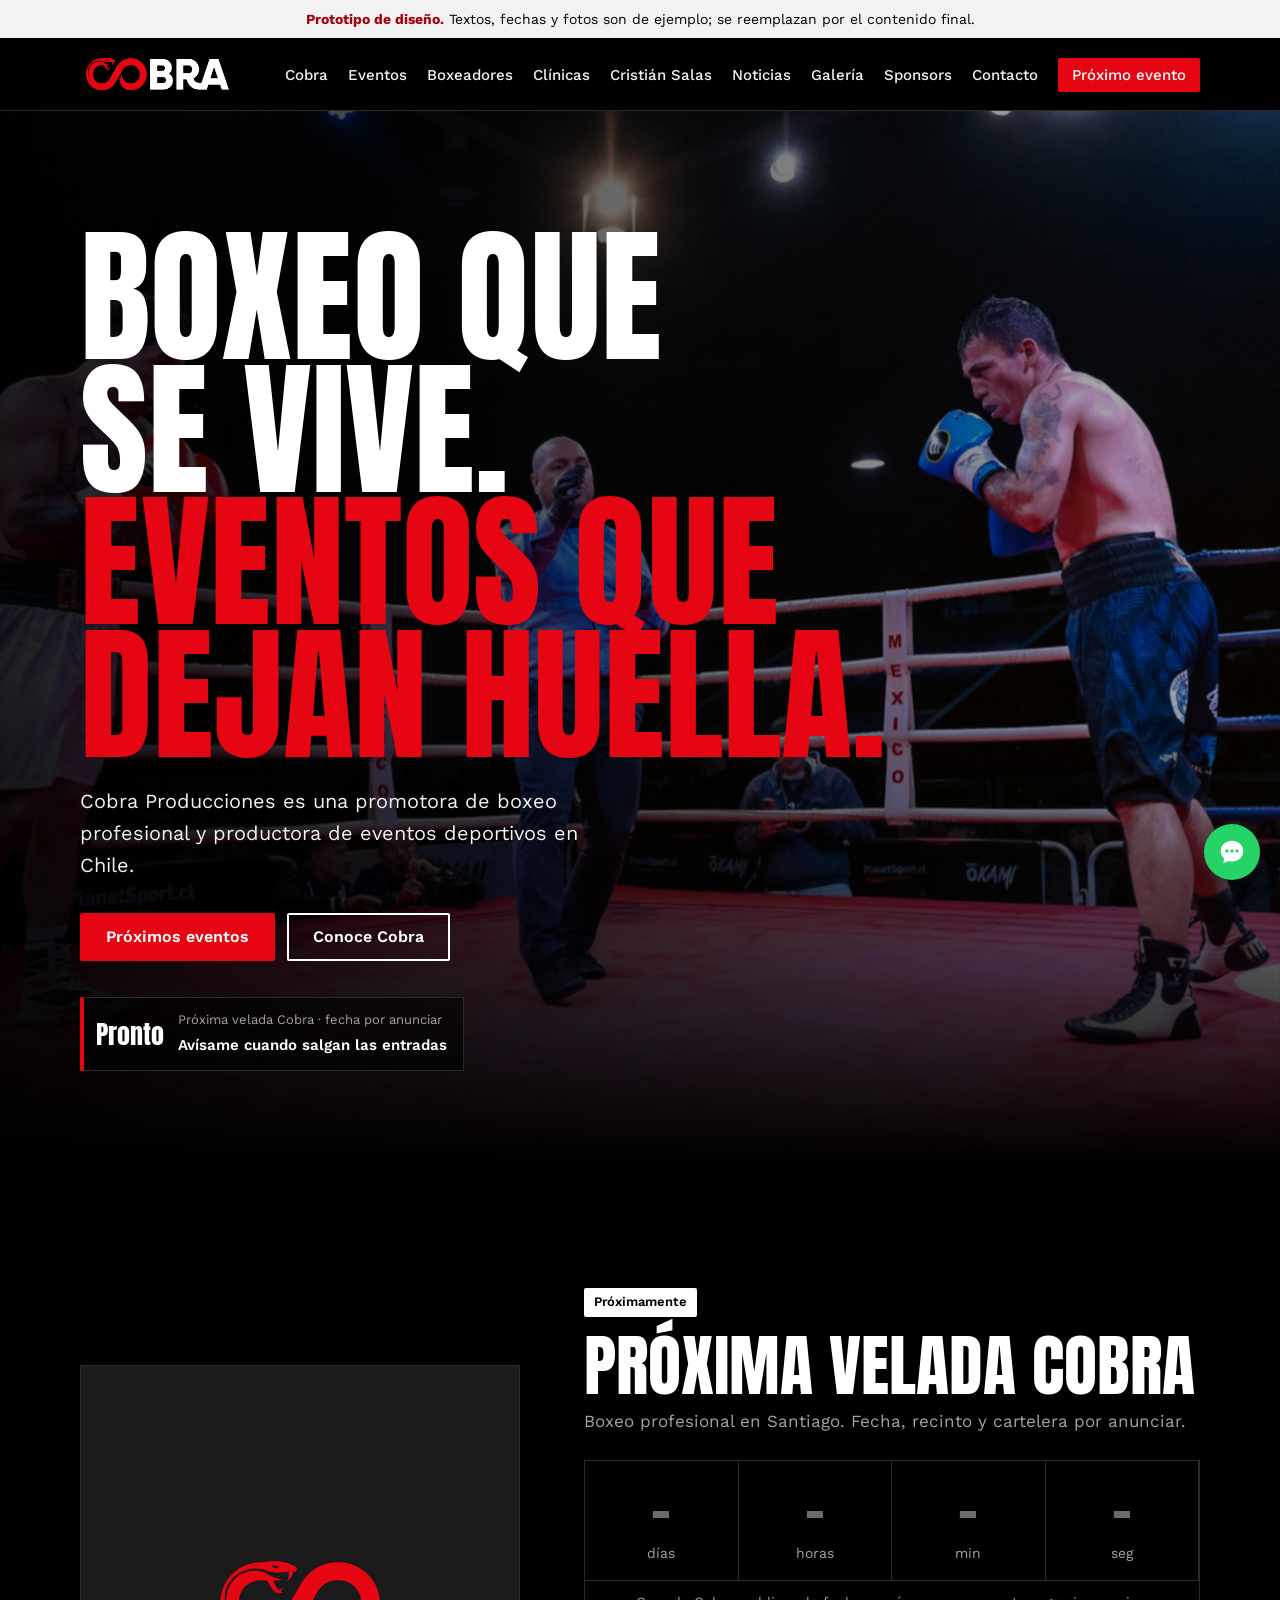
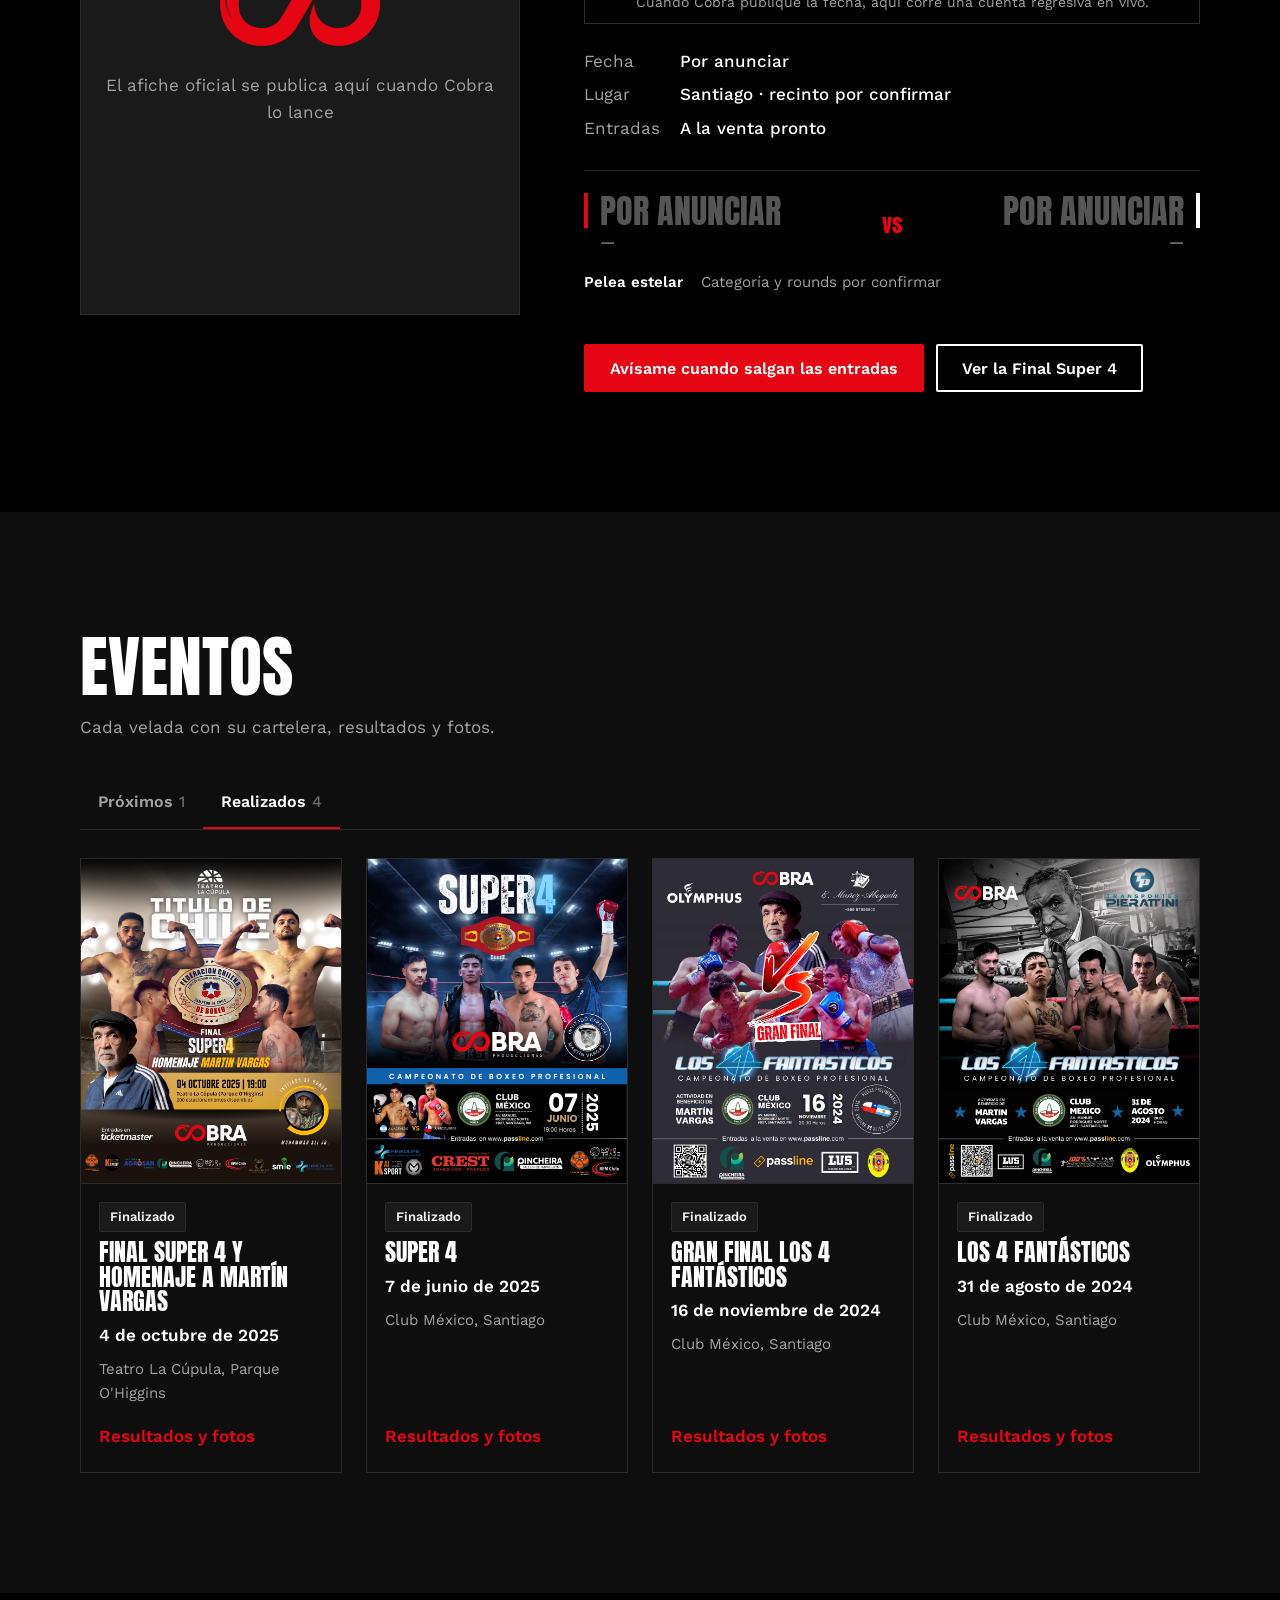
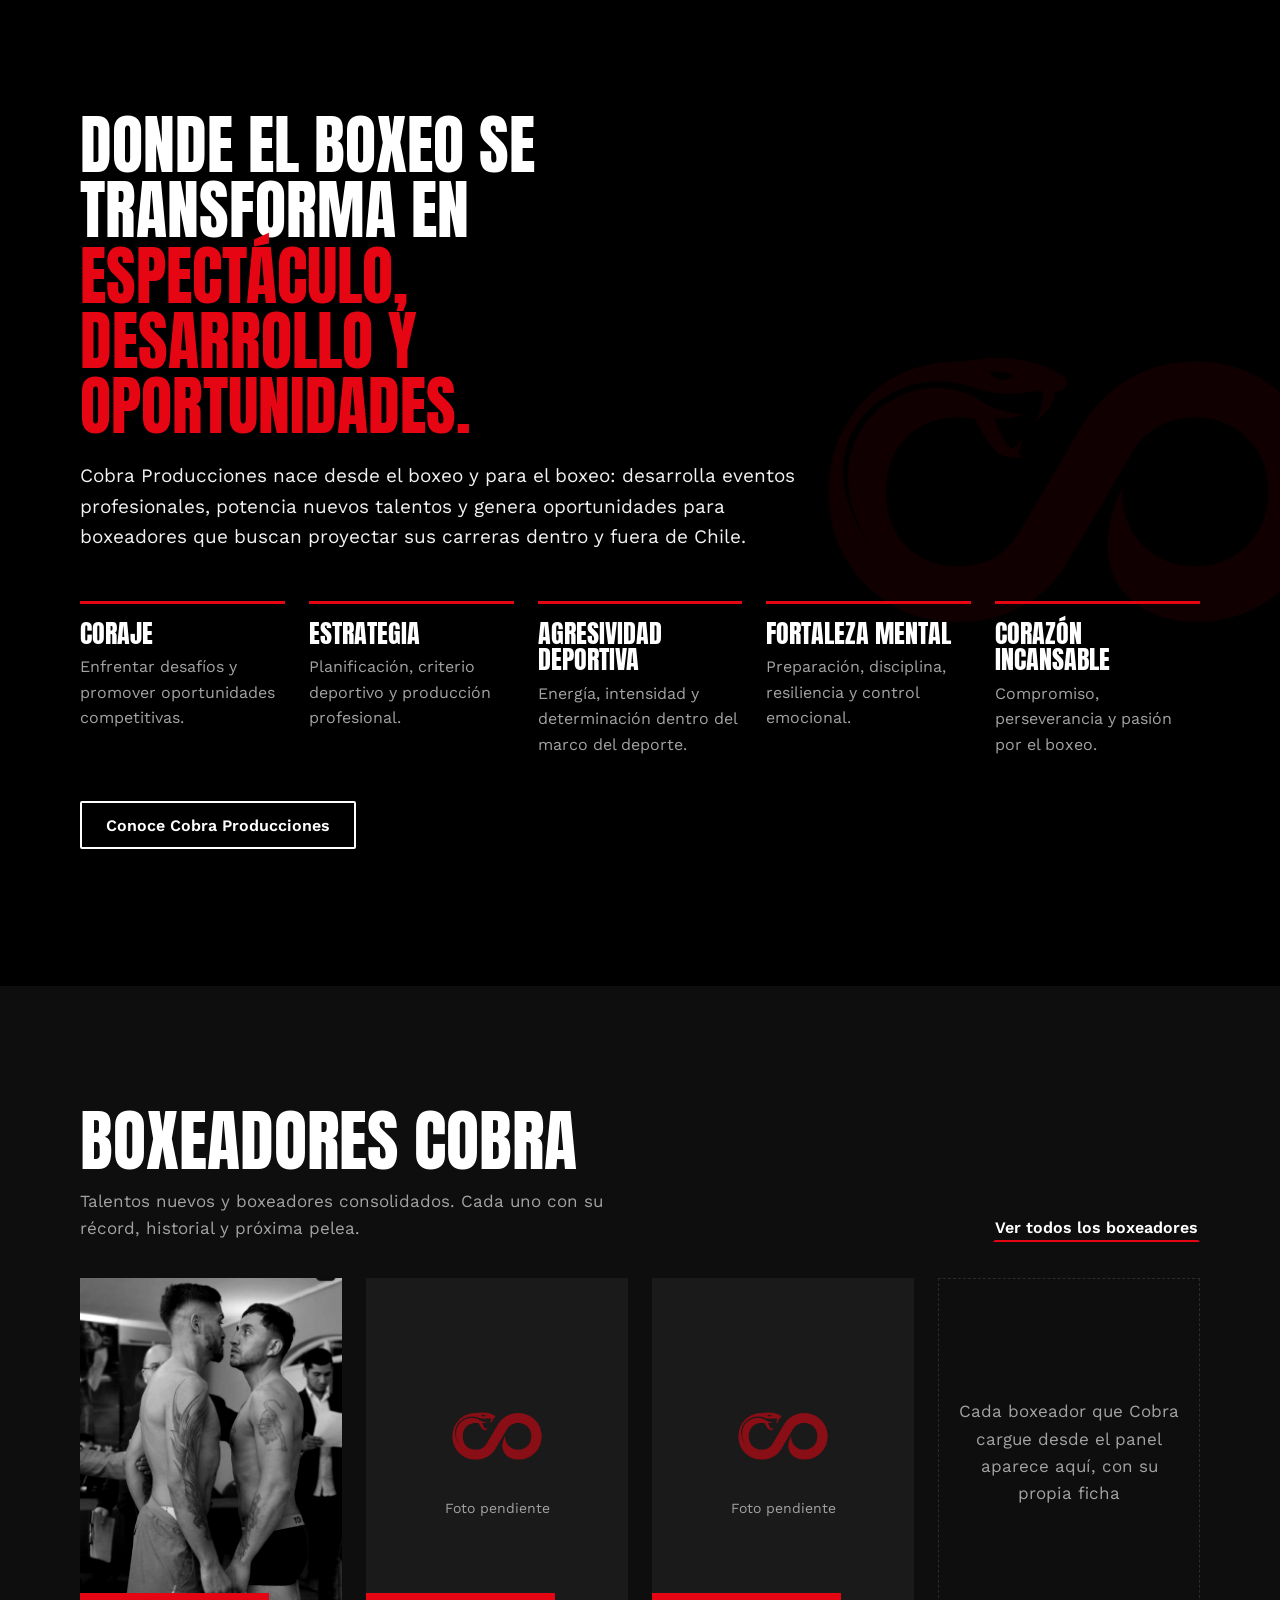
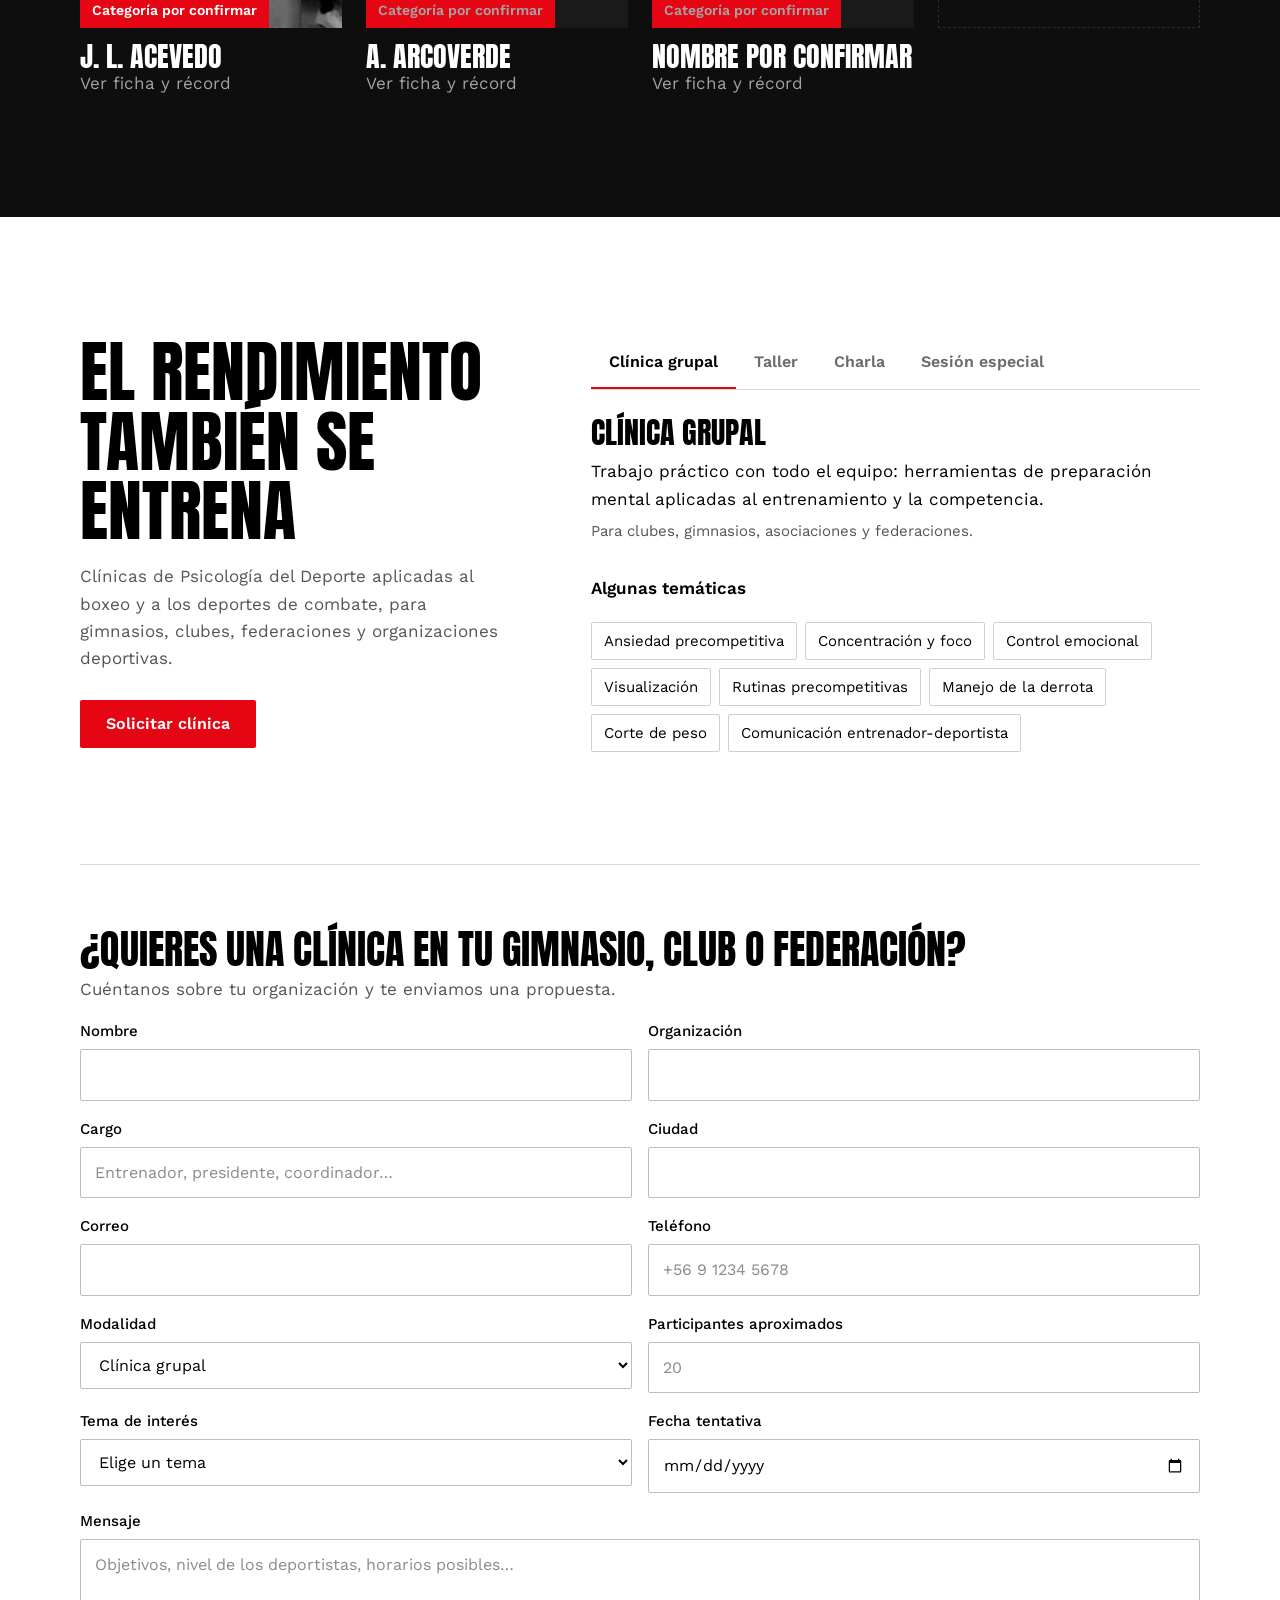
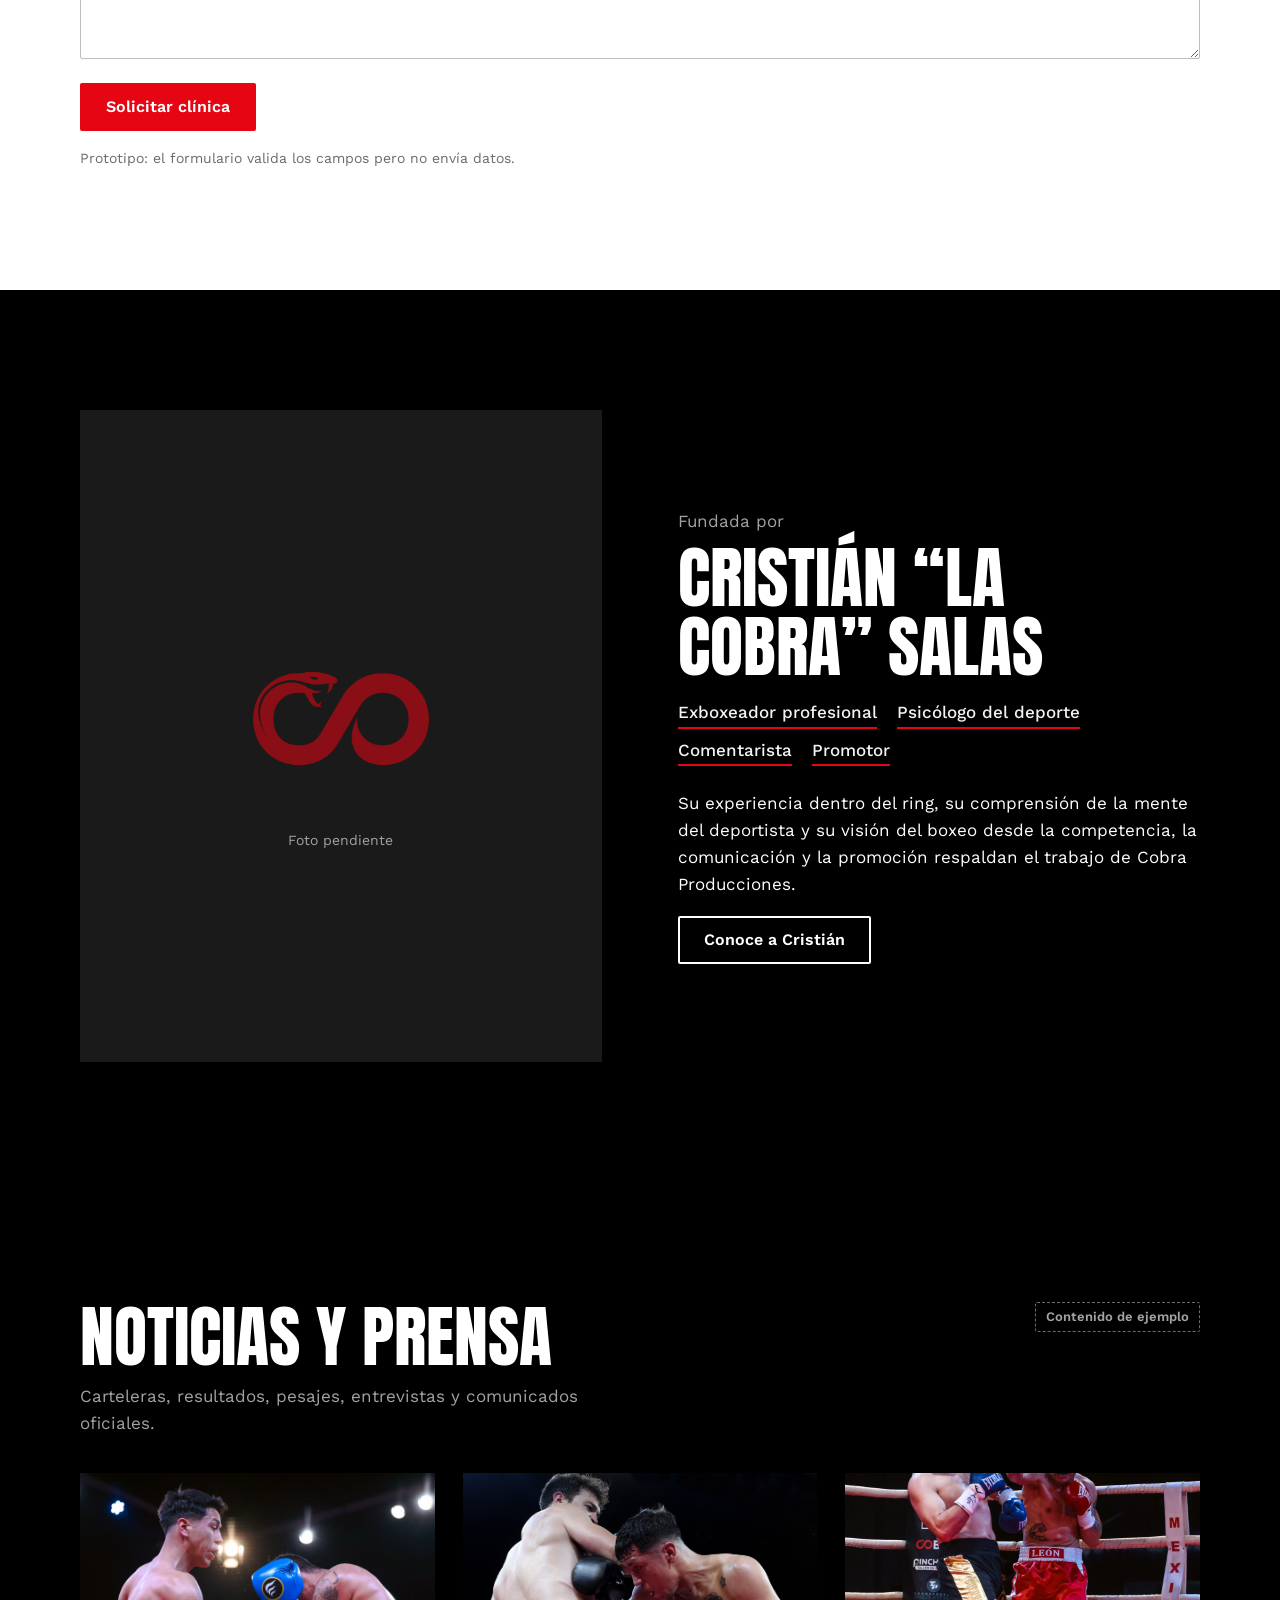
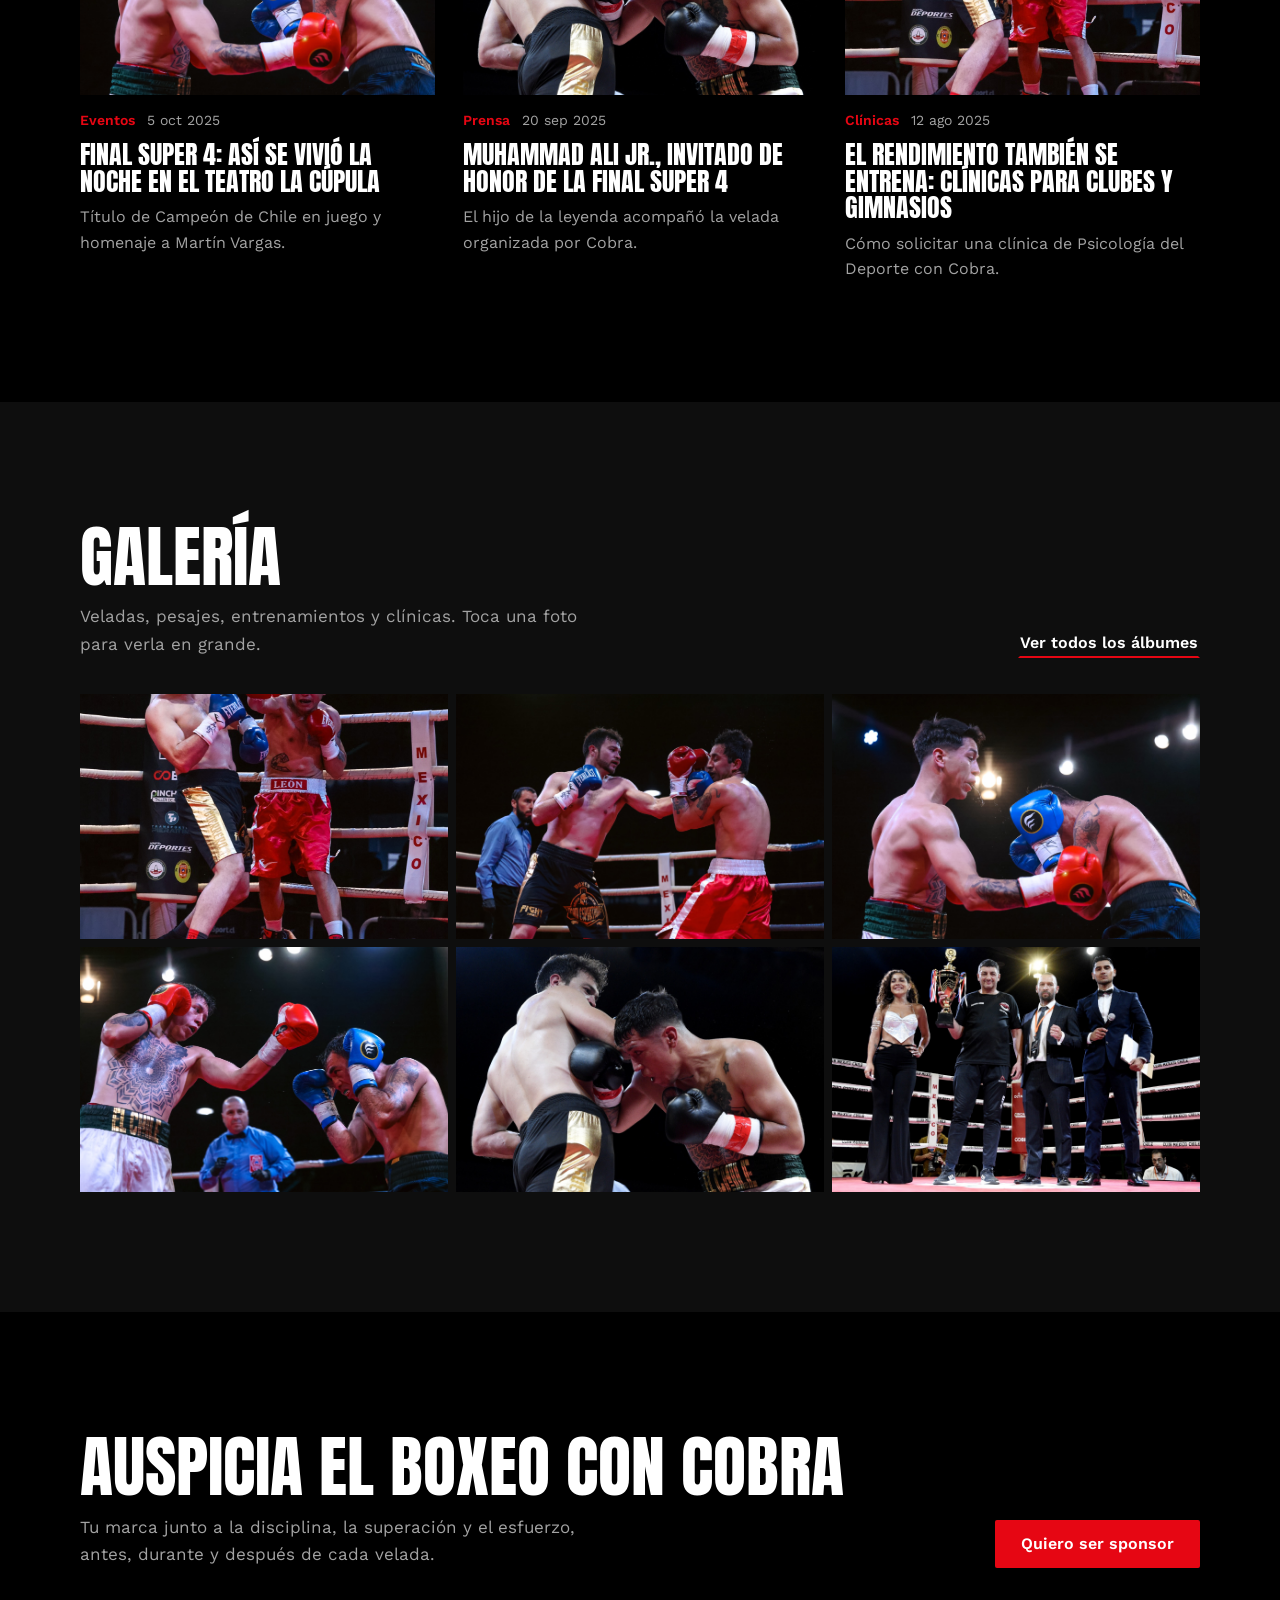
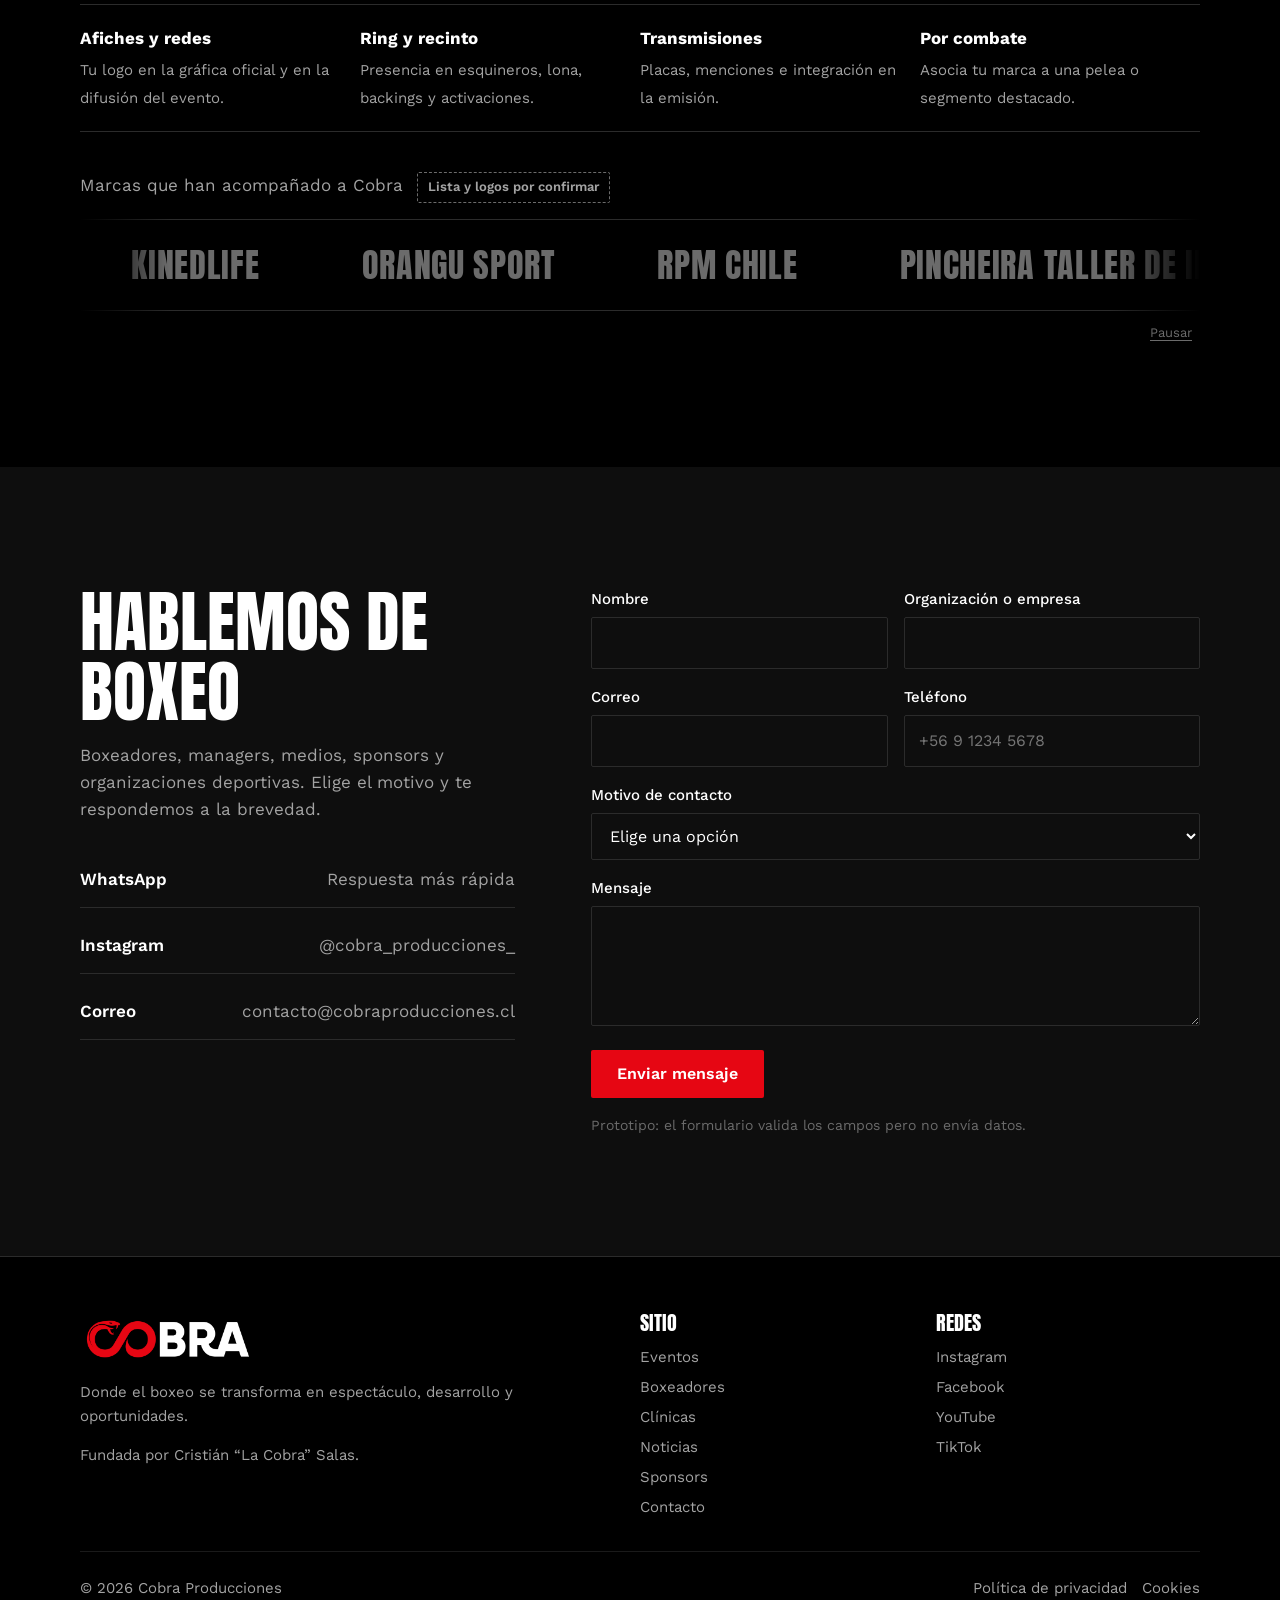
==== commit 33165fac: "Prototipo v4: carrusel de sponsors y movimiento" ====
--- a/prototipo/index.html
+++ b/prototipo/index.html
@@ -10,7 +10,7 @@
 <link rel="preconnect" href="https://fonts.googleapis.com">
 <link rel="preconnect" href="https://fonts.gstatic.com" crossorigin>
 <link href="https://fonts.googleapis.com/css2?family=Anton&family=Work+Sans:wght@400;500;600;700&display=swap" rel="stylesheet">
-<link rel="stylesheet" href="css/estilos.css?v=3">
+<link rel="stylesheet" href="css/estilos.css?v=4">
 </head>
 <body>
 
@@ -419,18 +419,39 @@
         <div class="beneficio"><strong>Por combate</strong><span>Asocia tu marca a una pelea o segmento destacado.</span></div>
       </div>
       <p class="texto-secundario" style="margin:0 0 16px">Marcas que han acompañado a Cobra <span class="estado estado-ejemplo" style="margin-left:8px">Lista y logos por confirmar</span></p>
-      <div class="sponsors">
-        <div class="sponsor">Kinedlife</div>
-        <div class="sponsor">Orangu Sport</div>
-        <div class="sponsor">RPM Chile</div>
-        <div class="sponsor">Pincheira Taller de Impresión</div>
-        <div class="sponsor">Agrosan</div>
-        <div class="sponsor">Transportes Pierattini</div>
-        <div class="sponsor">Olymphus</div>
-        <div class="sponsor">Everlast</div>
-        <div class="sponsor">Crest</div>
-        <div class="sponsor">100% Deportes</div>
-        <div class="sponsor">Smile</div>
+      <!-- Carrusel de sponsors: la lista se repite una vez para que el giro no tenga cortes -->
+      <div class="carrusel-bloque" data-carrusel>
+      <div class="carrusel-sponsors">
+        <div class="carrusel-pista">
+          <ul class="carrusel-lista" aria-label="Sponsors de Cobra Producciones">
+            <li>Kinedlife</li>
+            <li>Orangu Sport</li>
+            <li>RPM Chile</li>
+            <li>Pincheira Taller de Impresión</li>
+            <li>Agrosan</li>
+            <li>Transportes Pierattini</li>
+            <li>Olymphus</li>
+            <li>Everlast</li>
+            <li>Crest</li>
+            <li>100% Deportes</li>
+            <li>Smile</li>
+          </ul>
+          <ul class="carrusel-lista" aria-hidden="true">
+            <li>Kinedlife</li>
+            <li>Orangu Sport</li>
+            <li>RPM Chile</li>
+            <li>Pincheira Taller de Impresión</li>
+            <li>Agrosan</li>
+            <li>Transportes Pierattini</li>
+            <li>Olymphus</li>
+            <li>Everlast</li>
+            <li>Crest</li>
+            <li>100% Deportes</li>
+            <li>Smile</li>
+          </ul>
+        </div>
+      </div>
+        <button type="button" class="carrusel-pausa" aria-pressed="false" data-carrusel-pausa>Pausar</button>
       </div>
     </div>
   </section>
@@ -526,6 +547,6 @@
   <p class="contador"></p>
 </div>
 
-<script src="js/sitio.js?v=3"></script>
+<script src="js/sitio.js?v=4"></script>
 </body>
 </html>
--- a/prototipo/css/estilos.css
+++ b/prototipo/css/estilos.css
@@ -1,4 +1,4 @@
-/* Cobra Producciones · Prototipo de diseño v3
+/* Cobra Producciones · Prototipo de diseño v4
    Manual de Marca: Rojo Cobra #E60613, Negro #000000, Blanco #FFFFFF.
    El rojo es acento: símbolo, botones, titulares clave. Nunca cubre una foto completa.
    Tipografías: Anton (titulares, condensada de peso fuerte) + Work Sans (lectura). */
@@ -234,8 +234,6 @@
 .beneficio { padding: 20px 20px 20px 0; border-bottom: 1px solid var(--linea); }
 .beneficio strong { display: block; font-size: 17px; margin-bottom: 4px; }
 .beneficio span { color: var(--gris); font-size: 15px; }
-.sponsors { display: grid; grid-template-columns: repeat(auto-fill, minmax(min(170px, 100%), 1fr)); gap: 1px; background: var(--linea); border: 1px solid var(--linea); }
-.sponsor { background: var(--negro); min-height: 100px; display: flex; align-items: center; justify-content: center; text-align: center; padding: 16px; font-weight: 600; color: var(--gris); }
 
 /* ---------- Contacto ---------- */
 .contacto-grid { display: grid; grid-template-columns: minmax(0, 5fr) minmax(0, 7fr); gap: clamp(28px, 6vw, 80px); }
@@ -355,3 +353,101 @@
 .form-claro .campo.invalido input, .form-claro .campo.invalido select, .form-claro .campo.invalido textarea { border-color: #C00510; }
 .form-claro .form-ok { border-color: #D9D9D9; border-left-color: var(--rojo); }
 .form-claro .nota-form { color: #6B6B6B; }
+
+/* ---------- Carrusel de sponsors ---------- */
+.carrusel-sponsors { position: relative; overflow: hidden; border-top: 1px solid var(--linea); border-bottom: 1px solid var(--linea); padding: 28px 0;
+  -webkit-mask-image: linear-gradient(to right, transparent, #000 8%, #000 92%, transparent);
+          mask-image: linear-gradient(to right, transparent, #000 8%, #000 92%, transparent); }
+.carrusel-pista { display: flex; width: max-content; animation: carrusel-giro 40s linear infinite; }
+.carrusel-lista { display: flex; align-items: center; list-style: none; margin: 0; padding: 0; }
+.carrusel-lista li { font-family: var(--f-titulo); font-size: clamp(22px, 3vw, 34px); line-height: 1; text-transform: uppercase; letter-spacing: .02em; color: var(--gris-oscuro); white-space: nowrap; padding: 0 clamp(28px, 4vw, 56px); transition: color .2s; }
+.carrusel-lista li:hover { color: var(--blanco); }
+.carrusel-sponsors:hover .carrusel-pista,
+.carrusel-bloque.pausado .carrusel-pista { animation-play-state: paused; }
+.carrusel-bloque { display: flex; flex-direction: column; align-items: flex-end; }
+.carrusel-bloque .carrusel-sponsors { align-self: stretch; }
+.carrusel-pausa { margin-top: 8px; background: none; border: 0; color: var(--gris-oscuro); font-size: 13px; cursor: pointer; padding: 4px 8px; text-decoration: underline; text-underline-offset: 3px; }
+.carrusel-pausa:hover { color: var(--blanco); }
+@keyframes carrusel-giro { from { transform: translateX(0); } to { transform: translateX(-50%); } }
+@media (max-width: 600px) { .carrusel-pista { animation-duration: 28s; } }
+
+/* Sin movimiento: lista fija en varias líneas */
+@media (prefers-reduced-motion: reduce) {
+  .carrusel-sponsors { -webkit-mask-image: none; mask-image: none; }
+  .carrusel-pista { animation: none; width: auto; }
+  .carrusel-lista { flex-wrap: wrap; justify-content: center; row-gap: 16px; }
+  .carrusel-lista[aria-hidden="true"], .carrusel-pausa { display: none; }
+}
+
+/* ======================================================================
+   v4 · Movimiento e interacciones
+   Todo el movimiento se apaga si el visitante pidió "reducir movimiento".
+   ====================================================================== */
+
+/* Barra de progreso de lectura (la crea sitio.js) */
+.progreso { position: fixed; top: 0; left: 0; right: 0; height: 3px; z-index: 70; background: var(--rojo); transform-origin: 0 50%; transform: scaleX(0); pointer-events: none; }
+
+/* Encabezado compacto al bajar */
+.cabecera { transition: background .25s; }
+.cabecera .contenedor { transition: min-height .25s; }
+.logo img { transition: height .25s; }
+.cabecera.compacta { background: rgba(0,0,0,.98); }
+.cabecera.compacta .contenedor { min-height: 58px; }
+.cabecera.compacta .logo img { height: 36px; }
+
+/* Botones */
+.btn { transition: background .2s, color .2s, border-color .2s, transform .2s; }
+.btn:active { transform: translateY(1px); }
+
+/* Volver arriba (lo crea sitio.js) */
+.arriba { position: fixed; right: 26px; bottom: 90px; z-index: 60; width: 44px; height: 44px; display: flex; align-items: center; justify-content: center; background: var(--negro); color: var(--blanco); border: 1px solid var(--linea); border-radius: var(--radio); cursor: pointer; opacity: 0; visibility: hidden; transform: translateY(8px); transition: opacity .25s, transform .25s, visibility .25s, border-color .2s; }
+.arriba.visible { opacity: 1; visibility: visible; transform: none; }
+.arriba:hover { border-color: var(--rojo); }
+.arriba svg { width: 18px; height: 18px; }
+@media (max-width: 720px) { .arriba { right: 18px; bottom: 148px; } }
+
+/* Tarjetas de evento: se elevan, borde rojo y afiche con acercamiento */
+.tarjeta-evento { transition: transform .25s, border-color .25s, box-shadow .25s; }
+.tarjeta-evento .afiche img { transition: transform .5s; }
+.tarjeta-evento:hover, .tarjeta-evento:focus-visible { transform: translateY(-6px); border-color: var(--rojo); box-shadow: 0 16px 32px rgba(0,0,0,.5); }
+.tarjeta-evento:hover .afiche img { transform: scale(1.05); }
+.tarjeta-evento .ver { transition: letter-spacing .25s; }
+.tarjeta-evento:hover .ver { letter-spacing: .03em; }
+
+/* Boxeadores: se elevan y la foto pasa a color (ya existía) con acercamiento */
+.tarjeta-boxeador .foto { transition: transform .3s, box-shadow .3s; }
+.tarjeta-boxeador .foto img { transition: filter .3s, transform .5s; }
+.tarjeta-boxeador:hover .foto, .tarjeta-boxeador:focus-visible .foto { transform: translateY(-6px); box-shadow: 0 0 0 2px var(--rojo), 0 16px 32px rgba(0,0,0,.5); }
+.tarjeta-boxeador:hover .foto img { transform: scale(1.04); }
+
+/* Cartelera: efecto "cara a cara" */
+.combate { transition: background .25s; }
+.combate .esquina, .combate .vs { transition: transform .3s cubic-bezier(.2,.7,.2,1), color .3s; }
+.combate:hover { background: linear-gradient(90deg, rgba(230,6,19,.08), transparent 30%, transparent 70%, rgba(255,255,255,.05)); }
+.combate:hover .esquina-a { transform: translateX(10px); }
+.combate:hover .esquina-b { transform: translateX(-10px); }
+.combate:hover .vs { transform: scale(1.35); }
+
+/* Valores y beneficios */
+.valor { transition: border-color .25s; }
+.valor:hover { border-top-color: var(--blanco); }
+
+@media (prefers-reduced-motion: no-preference) {
+  /* Hero: la foto se acerca lentamente y se desplaza con el scroll (paralaje en sitio.js) */
+  .hero-foto { animation: hero-zoom 18s ease-out both; will-change: transform; }
+  @keyframes hero-zoom { from { scale: 1.12; } to { scale: 1; } }
+  .hero-bajada, .hero .botones, .hero-proximo { animation: entra .7s cubic-bezier(.2,.7,.2,1) both; }
+  .hero-bajada { animation-delay: .4s; }
+  .hero .botones { animation-delay: .5s; }
+  .hero-proximo { animation-delay: .6s; }
+
+  /* Aparición al hacer scroll: solo si sitio.js está activo (clase en <html>) */
+  .con-movimiento .revela { opacity: 0; transform: translateY(28px); transition: opacity .7s cubic-bezier(.2,.7,.2,1), transform .7s cubic-bezier(.2,.7,.2,1); transition-delay: var(--retardo, 0s); }
+  .con-movimiento .revela.visto { opacity: 1; transform: none; }
+}
+
+@media (prefers-reduced-motion: reduce) {
+  html { scroll-behavior: auto; }
+  .tarjeta-evento, .tarjeta-boxeador .foto, .combate .esquina, .combate .vs, .arriba, .cabecera .contenedor, .logo img { transition: none; }
+  .tarjeta-evento:hover, .tarjeta-boxeador:hover .foto, .combate:hover .esquina-a, .combate:hover .esquina-b, .combate:hover .vs { transform: none; }
+}
